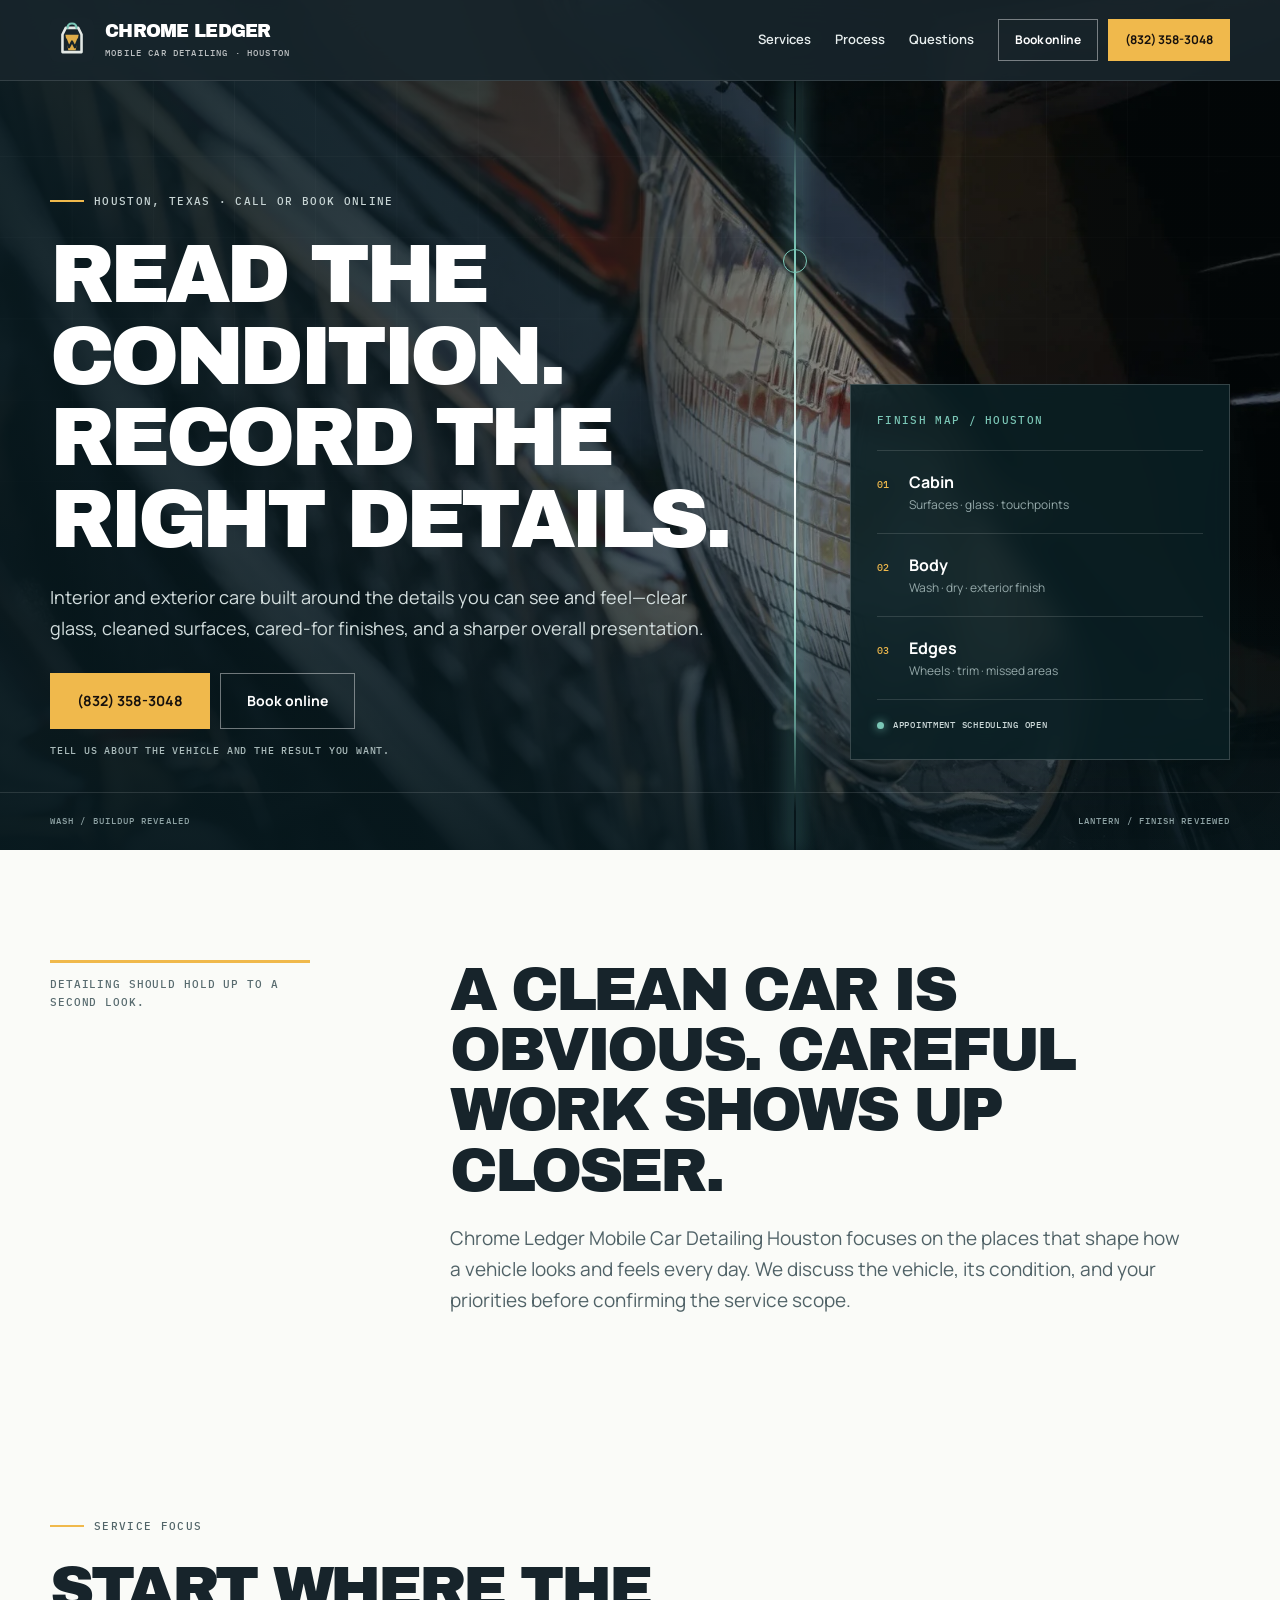
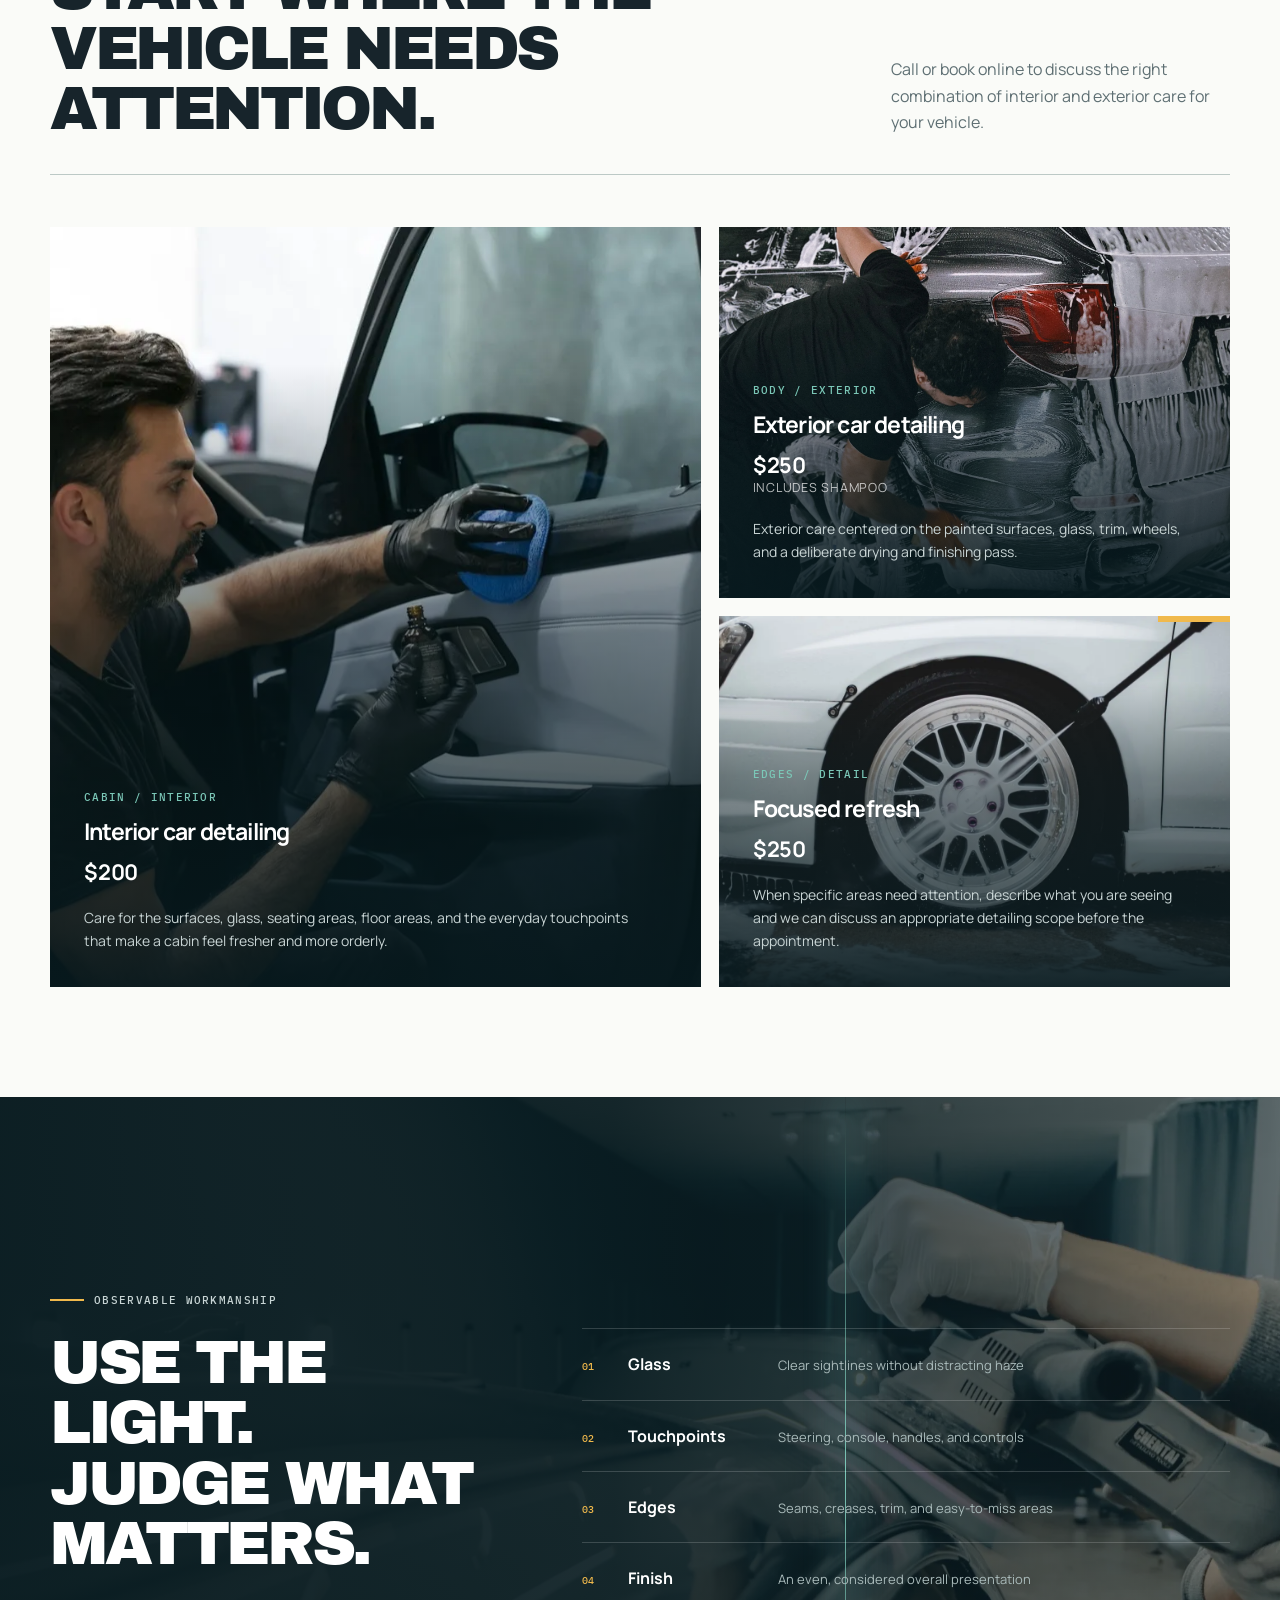
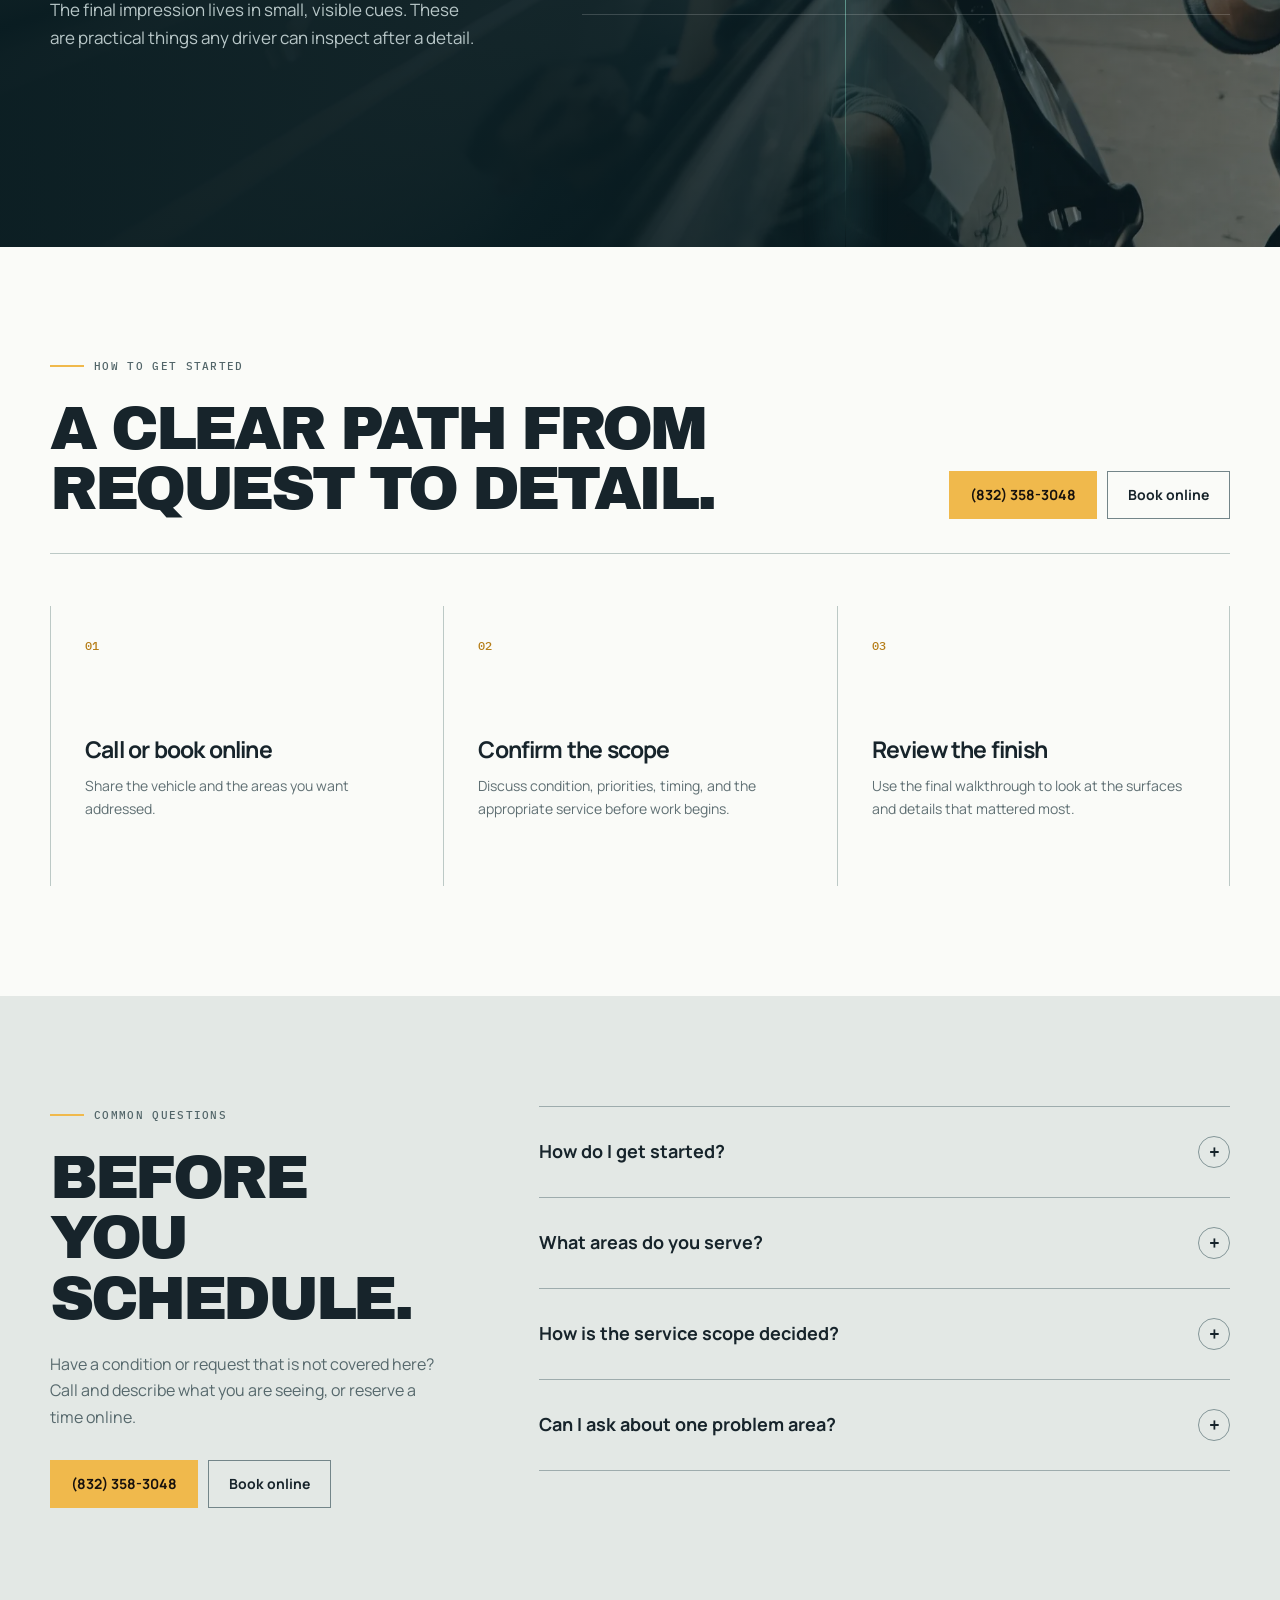
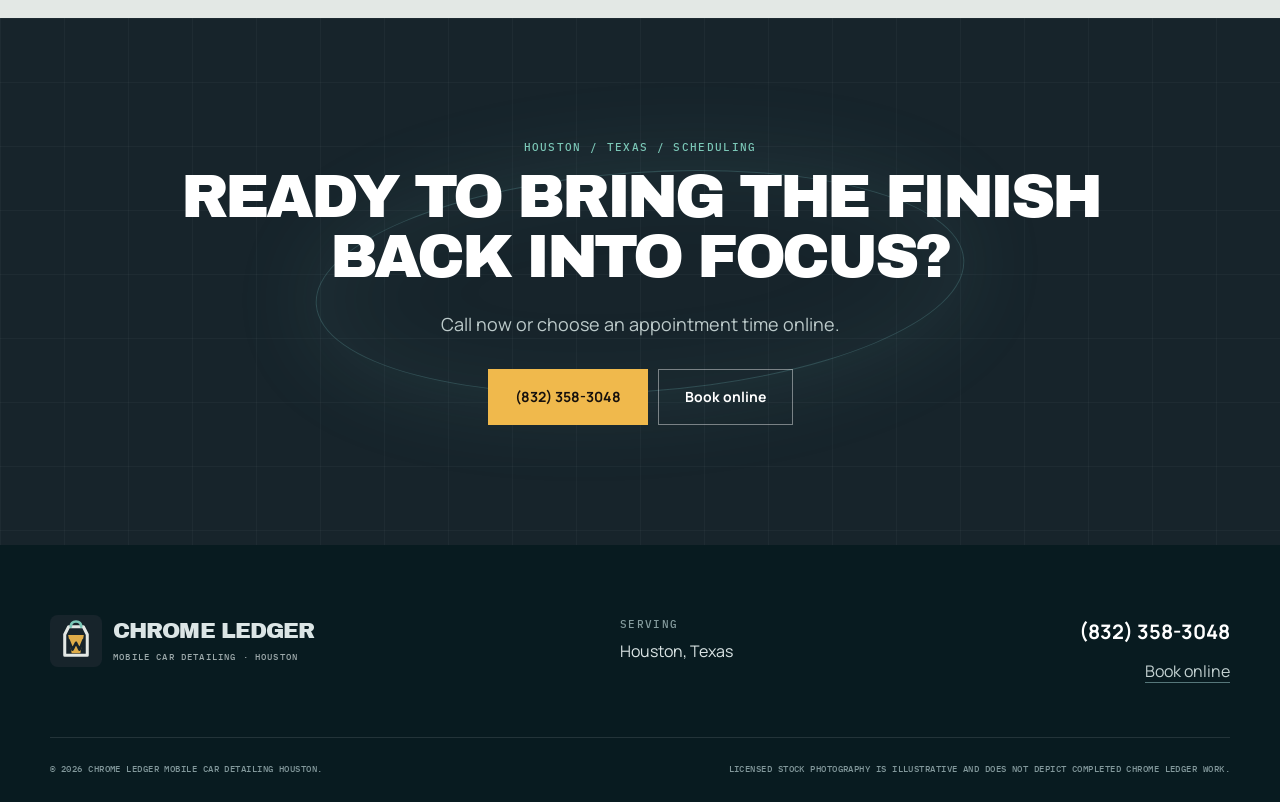
==== index.html @ a7f32ff3 "feat: add service pricing to site Interior $200, exterior $250 with shampoo, complete $250. Adds pri" ====
<!doctype html>
<html lang="en">
  <head>
    <meta charset="utf-8" />
    <meta name="viewport" content="width=device-width, initial-scale=1" />
    <title>Chrome Ledger Mobile Car Detailing Houston | Call or Book Online</title>
    <meta
      name="description"
      content="Chrome Ledger Mobile Car Detailing Houston provides careful interior and exterior car detailing in Houston, Texas. Call (832) 358-3048 or book online."
    />
    <meta name="theme-color" content="#17242b" />
    <link rel="canonical" href="https://chromeledger.shop/" />
    <link rel="icon" href="/favicon.svg" type="image/svg+xml" />
    <link rel="manifest" href="/site.webmanifest" />
    <meta property="og:type" content="website" />
    <meta property="og:title" content="Chrome Ledger Mobile Car Detailing Houston" />
    <meta
      property="og:description"
      content="Interior and exterior car detailing in Houston, Texas. Call or book online."
    />
    <meta property="og:url" content="https://chromeledger.shop/" />
    <meta
      property="og:image"
      content="https://chromeledger.shop/assets/photos/hero-chrome-detail.webp"
    />
    <link rel="stylesheet" href="/styles.css" />
    <script type="application/ld+json">
      {
        "@context": "https://schema.org",
        "@type": "AutomotiveBusiness",
        "name": "Chrome Ledger Mobile Car Detailing Houston",
        "url": "https://chromeledger.shop/",
        "image": "https://chromeledger.shop/assets/photos/hero-chrome-detail.webp",
        "description": "Careful interior and exterior car detailing in Houston, Texas.",
        "areaServed": {
          "@type": "City",
          "name": "Houston",
          "containedInPlace": {
            "@type": "State",
            "name": "Texas"
          }
        },
        "makesOffer": {
          "@type": "Offer",
          "itemOffered": {
            "@type": "Service",
            "name": "Mobile Car Detailing · Houston"
          }
        },
        "priceRange": "$200-$250"
      }
    </script>
  </head>
  <body>
    <a class="skip-link" href="#main">Skip to content</a>

    <header class="site-header" data-header>
      <div class="header-inner">
        <a class="brand" href="#top" aria-label="Chrome Ledger home">
          <img src="/assets/logo.svg" alt="" width="44" height="44" />
          <span class="brand-name">Chrome Ledger</span>
          <span class="brand-place">Mobile Car Detailing · Houston</span>
        </a>

        <button
          class="menu-toggle"
          type="button"
          aria-expanded="false"
          aria-controls="site-nav"
        >
          <span class="menu-toggle-label">Menu</span>
          <span class="menu-toggle-lines" aria-hidden="true"></span>
        </button>

        <nav class="site-nav" id="site-nav" aria-label="Primary navigation">
          <a href="#services">Services</a>
          <a href="#process">Process</a>
          <a href="#questions">Questions</a>
          <div class="nav-actions">
            <a
              class="button button-secondary button-small"
              href="https://cal.com/sumitdatta/auto-detail-service"
              target="_blank"
              rel="noopener"
            >Book online</a>
            <a class="button button-call button-small" href="tel:+18323583048">
              (832) 358-3048
            </a>
          </div>
        </nav>
      </div>
    </header>

    <main id="main">
      <section class="hero" id="top" aria-labelledby="hero-title">
        <div class="hero-image" aria-hidden="true"></div>
        <div class="hero-scan" aria-hidden="true">
          <span class="scan-line"></span>
        </div>
        <div class="hero-grid container">
          <div class="hero-copy">
            <p class="eyebrow"><span></span> Houston, Texas · Call or book online</p>
            <h1 id="hero-title">Read the condition. Record the right details.</h1>
            <p class="hero-lede">
              Interior and exterior care built around the details you can see and feel—clear
              glass, cleaned surfaces, cared-for finishes, and a sharper overall presentation.
            </p>
            <div class="cta-row">
              <a class="button button-call button-large" href="tel:+18323583048">
                (832) 358-3048
              </a>
              <a
                class="button button-ghost button-large"
                href="https://cal.com/sumitdatta/auto-detail-service"
                target="_blank"
                rel="noopener"
              >Book online</a>
            </div>
            <p class="cta-note">Tell us about the vehicle and the result you want.</p>
          </div>

          <aside class="finish-card" aria-label="Detail focus">
            <p class="mono-label">Finish map / Houston</p>
            <div class="finish-row">
              <span>01</span>
              <strong>Cabin</strong>
              <em>Surfaces · glass · touchpoints</em>
            </div>
            <div class="finish-row">
              <span>02</span>
              <strong>Body</strong>
              <em>Wash · dry · exterior finish</em>
            </div>
            <div class="finish-row">
              <span>03</span>
              <strong>Edges</strong>
              <em>Wheels · trim · missed areas</em>
            </div>
            <div class="finish-status">
              <span class="status-dot"></span>
              Appointment scheduling open
            </div>
          </aside>
        </div>
        <div class="hero-bottom" aria-hidden="true">
          <span>Wash / buildup revealed</span>
          <span>Lantern / finish reviewed</span>
        </div>
      </section>

      <section class="intro section-light" aria-labelledby="intro-title">
        <div class="container intro-grid">
          <p class="section-index">Detailing should hold up to a second look.</p>
          <div>
            <h2 id="intro-title">A clean car is obvious. Careful work shows up closer.</h2>
            <p class="section-lede">
              Chrome Ledger Mobile Car Detailing Houston focuses on the places that shape how a vehicle
              looks and feels every day. We discuss the vehicle, its condition, and your priorities
              before confirming the service scope.
            </p>
          </div>
        </div>
      </section>

      <section class="services section-light" id="services" aria-labelledby="services-title">
        <div class="container">
          <div class="section-heading">
            <div>
              <p class="eyebrow eyebrow-dark"><span></span> Service focus</p>
              <h2 id="services-title">Start where the vehicle needs attention.</h2>
            </div>
            <p>
              Call or book online to discuss the right combination of interior and exterior care
              for your vehicle.
            </p>
          </div>

          <div class="service-grid">
            <article class="service-card service-card-wide">
              <img
                src="/assets/photos/interior-care.webp"
                alt="Careful cleaning inside a vehicle"
                width="1600"
                height="900"
                loading="lazy"
              />
              <div class="service-copy">
                <p class="mono-label">Cabin / Interior</p>
                <h3>Interior car detailing</h3>
                <p class="service-price">$200</p>
                <p>
                  Care for the surfaces, glass, seating areas, floor areas, and the everyday
                  touchpoints that make a cabin feel fresher and more orderly.
                </p>
              </div>
            </article>

            <article class="service-card">
              <img
                src="/assets/photos/hand-wash.webp"
                alt="A hand washing the exterior of a vehicle"
                width="1800"
                height="2250"
                loading="lazy"
              />
              <div class="service-copy">
                <p class="mono-label">Body / Exterior</p>
                <h3>Exterior car detailing</h3>
                <p class="service-price">$250<span>Includes shampoo</span></p>
                <p>
                  Exterior care centered on the painted surfaces, glass, trim, wheels, and a
                  deliberate drying and finishing pass.
                </p>
              </div>
            </article>

            <article class="service-card service-card-accent">
              <img
                src="/assets/photos/wheel-rinse.webp"
                alt="Water rinsing a vehicle wheel"
                width="1600"
                height="900"
                loading="lazy"
              />
              <div class="service-copy">
                <p class="mono-label">Edges / Detail</p>
                <h3>Focused refresh</h3>
                <p class="service-price">$250</p>
                <p>
                  When specific areas need attention, describe what you are seeing and we can
                  discuss an appropriate detailing scope before the appointment.
                </p>
              </div>
            </article>
          </div>
        </div>
      </section>

      <section class="inspection" aria-labelledby="inspection-title">
        <div class="inspection-photo" aria-hidden="true"></div>
        <div class="container inspection-grid">
          <div class="inspection-copy">
            <p class="eyebrow"><span></span> Observable workmanship</p>
            <h2 id="inspection-title">Use the light. Judge what matters.</h2>
            <p>
              The final impression lives in small, visible cues. These are practical things any
              driver can inspect after a detail.
            </p>
          </div>
          <ul class="inspection-list">
            <li><span>01</span><strong>Glass</strong><em>Clear sightlines without distracting haze</em></li>
            <li><span>02</span><strong>Touchpoints</strong><em>Steering, console, handles, and controls</em></li>
            <li><span>03</span><strong>Edges</strong><em>Seams, creases, trim, and easy-to-miss areas</em></li>
            <li><span>04</span><strong>Finish</strong><em>An even, considered overall presentation</em></li>
          </ul>
        </div>
      </section>

      <section class="process section-light" id="process" aria-labelledby="process-title">
        <div class="container">
          <div class="section-heading process-heading">
            <div>
              <p class="eyebrow eyebrow-dark"><span></span> How to get started</p>
              <h2 id="process-title">A clear path from request to detail.</h2>
            </div>
            <div class="cta-row cta-row-dark">
              <a class="button button-call" href="tel:+18323583048">(832) 358-3048</a>
              <a
                class="button button-outline"
                href="https://cal.com/sumitdatta/auto-detail-service"
                target="_blank"
                rel="noopener"
              >Book online</a>
            </div>
          </div>

          <ol class="process-list">
            <li>
              <span class="process-number">01</span>
              <div>
                <h3>Call or book online</h3>
                <p>Share the vehicle and the areas you want addressed.</p>
              </div>
            </li>
            <li>
              <span class="process-number">02</span>
              <div>
                <h3>Confirm the scope</h3>
                <p>Discuss condition, priorities, timing, and the appropriate service before work begins.</p>
              </div>
            </li>
            <li>
              <span class="process-number">03</span>
              <div>
                <h3>Review the finish</h3>
                <p>Use the final walkthrough to look at the surfaces and details that mattered most.</p>
              </div>
            </li>
          </ol>
        </div>
      </section>

      <section class="questions section-steel" id="questions" aria-labelledby="questions-title">
        <div class="container questions-grid">
          <div class="questions-intro">
            <p class="eyebrow eyebrow-dark"><span></span> Common questions</p>
            <h2 id="questions-title">Before you schedule.</h2>
            <p>
              Have a condition or request that is not covered here? Call and describe what you are
              seeing, or reserve a time online.
            </p>
            <div class="cta-row cta-row-dark">
              <a class="button button-call" href="tel:+18323583048">(832) 358-3048</a>
              <a
                class="button button-outline"
                href="https://cal.com/sumitdatta/auto-detail-service"
                target="_blank"
                rel="noopener"
              >Book online</a>
            </div>
          </div>

          <div class="faq-list">
            <details>
              <summary>How do I get started?<span aria-hidden="true">+</span></summary>
              <p>
                Call (832) 358-3048 or book online. Share your vehicle, its condition, and what you
                want the detail to improve.
              </p>
            </details>
            <details>
              <summary>What areas do you serve?<span aria-hidden="true">+</span></summary>
              <p>
                We schedule car detailing for drivers in Houston, Texas. Call or book online to
                confirm availability for your location.
              </p>
            </details>
            <details>
              <summary>How is the service scope decided?<span aria-hidden="true">+</span></summary>
              <p>
                Vehicle size, current condition, and your priorities all matter. We discuss those
                details before confirming what the appointment should include.
              </p>
            </details>
            <details>
              <summary>Can I ask about one problem area?<span aria-hidden="true">+</span></summary>
              <p>
                Yes. Describe the area when you call or add the context while booking online so it
                can be discussed before the appointment.
              </p>
            </details>
          </div>
        </div>
      </section>

      <section class="final-cta" id="contact" aria-labelledby="final-title">
        <div class="final-cta-glow" aria-hidden="true"></div>
        <div class="container final-cta-inner">
          <p class="mono-label">Houston / Texas / Scheduling</p>
          <h2 id="final-title">Ready to bring the finish back into focus?</h2>
          <p>Call now or choose an appointment time online.</p>
          <div class="cta-row cta-row-center">
            <a class="button button-call button-large" href="tel:+18323583048">
              (832) 358-3048
            </a>
            <a
              class="button button-ghost button-large"
              href="https://cal.com/sumitdatta/auto-detail-service"
              target="_blank"
              rel="noopener"
            >Book online</a>
          </div>
        </div>
      </section>
    </main>

    <footer class="site-footer">
      <div class="container footer-grid">
        <a class="brand footer-brand" href="#top" aria-label="Chrome Ledger home">
          <img src="/assets/logo.svg" alt="" width="52" height="52" />
          <span class="brand-name">Chrome Ledger</span>
          <span class="brand-place">Mobile Car Detailing · Houston</span>
        </a>
        <div class="footer-location">
          <p class="mono-label">Serving</p>
          <p>Houston, Texas</p>
        </div>
        <div class="footer-actions">
          <a class="footer-call" href="tel:+18323583048">(832) 358-3048</a>
          <a
            href="https://cal.com/sumitdatta/auto-detail-service"
            target="_blank"
            rel="noopener"
          >Book online</a>
        </div>
      </div>
      <div class="container footer-bottom">
        <p>© <span data-year>2026</span> Chrome Ledger Mobile Car Detailing Houston.</p>
        <p>Licensed stock photography is illustrative and does not depict completed Chrome Ledger work.</p>
      </div>
    </footer>

    <div class="mobile-sticky" aria-label="Contact options">
      <a class="mobile-call" href="tel:+18323583048">(832) 358-3048</a>
      <a
        class="mobile-book"
        href="https://cal.com/sumitdatta/auto-detail-service"
        target="_blank"
        rel="noopener"
      >Book online</a>
    </div>

    <script src="/script.js" defer></script>
  </body>
</html>
---- styles.css ----
@font-face {
  font-family: "Archivo Black";
  src: url("/assets/fonts/archivo-black.ttf") format("truetype");
  font-style: normal;
  font-weight: 400;
  font-display: swap;
}

/* Chrome Ledger identity layer */
:root {
  --ink: #17242b;
  --deep: #17242b;
  --deep-soft: #203943;
  --steel: #e3e8e5;
  --aluminum: #fafbf8;
  --muted: #607078;
  --line: #bcc9c6;
  --signal: #f0b94c;
  --signal-deep: #b67e19;
  --aqua: #7bc7b7;
}

a[aria-disabled="true"] {
  pointer-events: none;
  cursor: not-allowed;
  opacity: 0.68;
}

@font-face {
  font-family: "Manrope";
  src: url("/assets/fonts/manrope-400.ttf") format("truetype");
  font-style: normal;
  font-weight: 400;
  font-display: swap;
}

@font-face {
  font-family: "Manrope";
  src: url("/assets/fonts/manrope-600.ttf") format("truetype");
  font-style: normal;
  font-weight: 600;
  font-display: swap;
}

@font-face {
  font-family: "Manrope";
  src: url("/assets/fonts/manrope-700.ttf") format("truetype");
  font-style: normal;
  font-weight: 700;
  font-display: swap;
}

@font-face {
  font-family: "IBM Plex Mono";
  src: url("/assets/fonts/ibm-plex-mono-500.ttf") format("truetype");
  font-style: normal;
  font-weight: 500;
  font-display: swap;
}

:root {
  --ink: #17242b;
  --deep: #17242b;
  --deep-soft: #203943;
  --steel: #e3e8e5;
  --aluminum: #fafbf8;
  --white: #ffffff;
  --muted: #607078;
  --line: #bcc9c6;
  --signal: #f0b94c;
  --signal-deep: #b67e19;
  --aqua: #7bc7b7;
  --display: "Archivo Black", "Arial Black", sans-serif;
  --body: "Manrope", Arial, sans-serif;
  --mono: "IBM Plex Mono", monospace;
  --container: min(1180px, calc(100% - 48px));
  --shadow: 0 18px 60px rgb(9 28 32 / 16%);
}

* {
  box-sizing: border-box;
}

html {
  scroll-behavior: smooth;
  scroll-padding-top: 92px;
}

body {
  margin: 0;
  color: var(--ink);
  background: var(--aluminum);
  font-family: var(--body);
  font-size: 16px;
  line-height: 1.65;
  -webkit-font-smoothing: antialiased;
}

body.menu-open {
  overflow: hidden;
}

img {
  display: block;
  max-width: 100%;
}

a {
  color: inherit;
}

button,
a {
  -webkit-tap-highlight-color: transparent;
}

:focus-visible {
  outline: 3px solid var(--aqua);
  outline-offset: 4px;
}

.skip-link {
  position: fixed;
  z-index: 1000;
  top: 10px;
  left: 10px;
  padding: 10px 14px;
  color: var(--deep);
  background: var(--white);
  transform: translateY(-150%);
  transition: transform 160ms ease;
}

.skip-link:focus {
  transform: translateY(0);
}

.container {
  width: var(--container);
  margin-inline: auto;
}

.site-header {
  position: fixed;
  z-index: 100;
  top: 0;
  right: 0;
  left: 0;
  color: var(--white);
  background: rgb(23 36 43 / 92%);
  border-bottom: 1px solid rgb(255 255 255 / 13%);
  backdrop-filter: blur(16px) saturate(130%);
}

.header-inner {
  display: flex;
  width: var(--container);
  min-height: 80px;
  margin-inline: auto;
  align-items: center;
  justify-content: space-between;
  gap: 24px;
}

.brand {
  display: grid;
  min-width: 245px;
  color: inherit;
  text-decoration: none;
  grid-template-columns: 44px 1fr;
  grid-template-rows: auto auto;
  column-gap: 11px;
  align-items: center;
}

.brand img {
  grid-row: 1 / 3;
}

.brand-name {
  font-family: var(--display);
  font-size: 18px;
  line-height: 1;
  letter-spacing: -0.04em;
  text-transform: uppercase;
}

.brand-place {
  font-family: var(--mono);
  font-size: 9px;
  line-height: 1.3;
  letter-spacing: 0.13em;
  opacity: 0.7;
  text-transform: uppercase;
}

.site-nav {
  display: flex;
  align-items: center;
  gap: 24px;
}

.site-nav > a {
  color: #e7eeee;
  font-size: 13px;
  font-weight: 600;
  text-decoration: none;
}

.site-nav > a:hover {
  color: var(--aqua);
}

.nav-actions,
.cta-row {
  display: flex;
  align-items: center;
  gap: 10px;
}

.button {
  display: inline-flex;
  min-height: 48px;
  padding: 0 20px;
  border: 1px solid transparent;
  align-items: center;
  justify-content: center;
  font-family: var(--body);
  font-size: 14px;
  font-weight: 700;
  line-height: 1.2;
  text-align: center;
  text-decoration: none;
  transition: transform 160ms ease, color 160ms ease, background-color 160ms ease,
    border-color 160ms ease;
}

.button:hover {
  transform: translateY(-2px);
}

.button-small {
  min-height: 42px;
  padding-inline: 16px;
  font-size: 12px;
}

.button-large {
  min-height: 56px;
  padding-inline: 26px;
}

.button-call {
  color: #17110d;
  background: var(--signal);
  border-color: var(--signal);
}

.button-call:hover {
  color: #100c09;
  background: #ff7a41;
  border-color: #ff7a41;
}

.button-secondary,
.button-ghost {
  color: var(--white);
  background: transparent;
  border-color: rgb(255 255 255 / 42%);
}

.button-secondary:hover,
.button-ghost:hover {
  color: var(--deep);
  background: var(--white);
  border-color: var(--white);
}

.button-outline {
  color: var(--deep);
  background: transparent;
  border-color: #738589;
}

.button-outline:hover {
  color: var(--white);
  background: var(--deep);
  border-color: var(--deep);
}

.menu-toggle {
  display: none;
}

.hero {
  position: relative;
  min-height: 810px;
  padding-top: 80px;
  overflow: hidden;
  color: var(--white);
  background: var(--deep);
}

.hero-image {
  position: absolute;
  inset: 0;
  background-image: linear-gradient(90deg, rgb(7 24 29 / 92%) 0%, rgb(7 24 29 / 71%) 48%, rgb(7 24 29 / 22%) 78%),
    linear-gradient(0deg, rgb(7 24 29 / 78%) 0%, transparent 36%),
    url("/assets/photos/hero-chrome-detail.webp");
  background-position: center;
  background-size: cover;
  transform: scale(1.015);
}

.hero-image::after {
  position: absolute;
  inset: 0;
  background-image: linear-gradient(rgb(255 255 255 / 3%) 1px, transparent 1px),
    linear-gradient(90deg, rgb(255 255 255 / 3%) 1px, transparent 1px);
  background-size: 80px 80px;
  content: "";
  mask-image: linear-gradient(to bottom, black, transparent 78%);
}

.hero-scan {
  position: absolute;
  inset: 80px 0 0;
  overflow: hidden;
  pointer-events: none;
}

.scan-line {
  position: absolute;
  top: 0;
  bottom: 0;
  left: 62%;
  width: 2px;
  background: linear-gradient(transparent 5%, var(--aqua) 22%, #fff 52%, var(--aqua) 78%, transparent 95%);
  box-shadow: 0 0 22px 5px rgb(124 200 198 / 35%);
  animation: scan 8s cubic-bezier(0.65, 0, 0.35, 1) infinite alternate;
}

.scan-line::before {
  position: absolute;
  top: 22%;
  left: -11px;
  width: 22px;
  height: 22px;
  border: 1px solid var(--aqua);
  border-radius: 50%;
  content: "";
}

@keyframes scan {
  0% {
    transform: translateX(-90px);
    opacity: 0.45;
  }
  100% {
    transform: translateX(110px);
    opacity: 1;
  }
}

.hero-grid {
  position: relative;
  z-index: 2;
  display: grid;
  min-height: 650px;
  padding-block: 112px 90px;
  grid-template-columns: minmax(0, 1fr) 380px;
  align-items: end;
  gap: 80px;
}

.eyebrow,
.mono-label {
  font-family: var(--mono);
  font-size: 11px;
  font-style: normal;
  font-weight: 500;
  letter-spacing: 0.12em;
  text-transform: uppercase;
}

.eyebrow {
  display: flex;
  margin: 0 0 24px;
  color: #c8d5d5;
  align-items: center;
  gap: 10px;
}

.eyebrow span {
  width: 34px;
  height: 2px;
  background: var(--signal);
}

.eyebrow-dark {
  color: #526569;
}

h1,
h2,
h3,
p {
  margin-top: 0;
}

h1,
h2 {
  margin-bottom: 22px;
  font-family: var(--display);
  font-weight: 400;
  line-height: 0.98;
  letter-spacing: -0.055em;
  text-transform: uppercase;
}

h1 {
  max-width: 760px;
  font-size: clamp(54px, 6.5vw, 92px);
}

h2 {
  font-size: clamp(42px, 4.8vw, 68px);
}

h3 {
  margin-bottom: 12px;
  font-size: 23px;
  line-height: 1.15;
  letter-spacing: -0.035em;
}

.hero-lede {
  max-width: 660px;
  margin-bottom: 30px;
  color: #d2dddd;
  font-size: 18px;
  line-height: 1.7;
}

.cta-note {
  margin: 14px 0 0;
  color: #a9baba;
  font-family: var(--mono);
  font-size: 10px;
  letter-spacing: 0.08em;
  text-transform: uppercase;
}

.finish-card {
  padding: 26px;
  background: rgb(10 31 36 / 88%);
  border: 1px solid rgb(255 255 255 / 18%);
  box-shadow: var(--shadow);
  backdrop-filter: blur(13px);
}

.finish-card .mono-label {
  margin-bottom: 20px;
  color: var(--aqua);
}

.finish-row {
  display: grid;
  padding: 18px 0;
  border-top: 1px solid rgb(255 255 255 / 13%);
  grid-template-columns: 32px 1fr;
  align-items: baseline;
}

.finish-row span {
  color: var(--signal);
  font-family: var(--mono);
  font-size: 10px;
}

.finish-row strong {
  font-size: 16px;
}

.finish-row em {
  grid-column: 2;
  color: #95a9aa;
  font-size: 12px;
  font-style: normal;
}

.finish-status {
  display: flex;
  padding-top: 18px;
  border-top: 1px solid rgb(255 255 255 / 13%);
  color: #cbd8d8;
  align-items: center;
  gap: 9px;
  font-family: var(--mono);
  font-size: 9px;
  letter-spacing: 0.08em;
  text-transform: uppercase;
}

.status-dot {
  width: 7px;
  height: 7px;
  border-radius: 50%;
  background: var(--aqua);
  box-shadow: 0 0 10px var(--aqua);
}

.hero-bottom {
  position: absolute;
  z-index: 2;
  right: 0;
  bottom: 0;
  left: 0;
  display: flex;
  min-height: 58px;
  padding-inline: max(24px, calc((100% - 1180px) / 2));
  border-top: 1px solid rgb(255 255 255 / 12%);
  align-items: center;
  justify-content: space-between;
  color: #8ea2a4;
  font-family: var(--mono);
  font-size: 9px;
  letter-spacing: 0.12em;
  text-transform: uppercase;
}

.section-light {
  background: var(--aluminum);
}

.intro {
  padding: 110px 0 90px;
}

.intro-grid {
  display: grid;
  grid-template-columns: 260px minmax(0, 780px);
  justify-content: space-between;
  gap: 70px;
}

.section-index {
  padding-top: 12px;
  border-top: 3px solid var(--signal);
  color: #586b6f;
  font-family: var(--mono);
  font-size: 11px;
  letter-spacing: 0.08em;
  text-transform: uppercase;
}

.section-lede {
  max-width: 740px;
  margin-bottom: 0;
  color: #506267;
  font-size: 19px;
}

.services,
.process,
.questions {
  padding: 110px 0;
}

.section-heading {
  display: grid;
  margin-bottom: 52px;
  padding-bottom: 34px;
  border-bottom: 1px solid var(--line);
  grid-template-columns: minmax(0, 1.5fr) minmax(260px, 0.65fr);
  align-items: end;
  gap: 60px;
}

.section-heading h2 {
  max-width: 800px;
  margin-bottom: 0;
}

.section-heading > p {
  margin-bottom: 4px;
  color: #5e6f73;
}

.service-grid {
  display: grid;
  grid-template-columns: 1.12fr 0.88fr;
  gap: 18px;
}

.service-card {
  position: relative;
  min-height: 540px;
  overflow: hidden;
  color: var(--white);
  background: var(--deep);
}

.service-card-wide {
  grid-row: span 2;
  min-height: 760px;
}

.service-card img {
  position: absolute;
  width: 100%;
  height: 100%;
  object-fit: cover;
  transition: transform 700ms cubic-bezier(0.2, 0.75, 0.25, 1);
}

.service-card-wide img {
  object-position: 56% center;
}

.service-card:not(.service-card-wide) {
  min-height: 371px;
}

.service-card:not(.service-card-wide) img {
  object-position: center 44%;
}

.service-card::after {
  position: absolute;
  inset: 0;
  background: linear-gradient(0deg, rgb(7 25 30 / 94%) 0%, rgb(7 25 30 / 42%) 57%, transparent 82%);
  content: "";
}

.service-card:hover img {
  transform: scale(1.035);
}

.service-card-accent::before {
  position: absolute;
  z-index: 2;
  top: 0;
  right: 0;
  width: 72px;
  height: 6px;
  background: var(--signal);
  content: "";
}

.service-copy {
  position: absolute;
  z-index: 3;
  right: 0;
  bottom: 0;
  left: 0;
  padding: 34px;
}

.service-copy .mono-label {
  margin-bottom: 12px;
  color: var(--aqua);
}

.service-copy p:last-child {
  max-width: 560px;
  margin-bottom: 0;
  color: #c8d4d4;
  font-size: 14px;
}

.inspection {
  position: relative;
  min-height: 750px;
  overflow: hidden;
  color: var(--white);
  background: var(--deep);
}

.inspection-photo {
  position: absolute;
  inset: 0;
  background-image: linear-gradient(90deg, rgb(8 27 32 / 97%) 0%, rgb(8 27 32 / 91%) 48%, rgb(8 27 32 / 44%) 100%),
    url("/assets/photos/panel-reflection.webp");
  background-position: center;
  background-size: cover;
}

.inspection-photo::after {
  position: absolute;
  top: 0;
  bottom: 0;
  left: 66%;
  width: 1px;
  background: linear-gradient(transparent, var(--aqua), transparent);
  box-shadow: 0 0 35px 8px rgb(124 200 198 / 20%);
  content: "";
}

.inspection-grid {
  position: relative;
  display: grid;
  min-height: 750px;
  padding-block: 110px;
  grid-template-columns: 0.8fr 1.2fr;
  align-items: center;
  gap: 100px;
}

.inspection-copy h2 {
  max-width: 540px;
}

.inspection-copy > p:last-child {
  max-width: 520px;
  margin-bottom: 0;
  color: #b8c7c8;
  font-size: 17px;
}

.inspection-list {
  margin: 0;
  padding: 0;
  list-style: none;
}

.inspection-list li {
  display: grid;
  padding: 22px 0;
  border-top: 1px solid rgb(255 255 255 / 17%);
  grid-template-columns: 46px 150px 1fr;
  align-items: baseline;
}

.inspection-list li:last-child {
  border-bottom: 1px solid rgb(255 255 255 / 17%);
}

.inspection-list span {
  color: var(--signal);
  font-family: var(--mono);
  font-size: 10px;
}

.inspection-list strong {
  font-size: 16px;
}

.inspection-list em {
  color: #a9baba;
  font-size: 13px;
  font-style: normal;
}

.process-heading {
  grid-template-columns: minmax(0, 1fr) auto;
}

.cta-row-dark {
  justify-content: flex-end;
}

.process-list {
  display: grid;
  margin: 0;
  padding: 0;
  list-style: none;
  grid-template-columns: repeat(3, 1fr);
}

.process-list li {
  min-height: 280px;
  padding: 30px 34px 32px;
  border-left: 1px solid var(--line);
}

.process-list li:last-child {
  border-right: 1px solid var(--line);
}

.process-number {
  display: block;
  margin-bottom: 80px;
  color: var(--signal-deep);
  font-family: var(--mono);
  font-size: 12px;
}

.process-list p {
  margin-bottom: 0;
  color: #5f6f73;
  font-size: 14px;
}

.section-steel {
  background: var(--steel);
}

.questions-grid {
  display: grid;
  grid-template-columns: 0.72fr 1.28fr;
  gap: 100px;
}

.questions-intro {
  position: sticky;
  top: 130px;
  align-self: start;
}

.questions-intro > p:not(.eyebrow) {
  max-width: 440px;
  color: #56686c;
}

.questions-intro .cta-row {
  margin-top: 30px;
  justify-content: flex-start;
}

.faq-list details {
  border-top: 1px solid #9eacad;
}

.faq-list details:last-child {
  border-bottom: 1px solid #9eacad;
}

.faq-list summary {
  display: flex;
  min-height: 90px;
  padding: 22px 0;
  align-items: center;
  justify-content: space-between;
  gap: 24px;
  cursor: pointer;
  font-size: 18px;
  font-weight: 700;
  list-style: none;
}

.faq-list summary::-webkit-details-marker {
  display: none;
}

.faq-list summary span {
  display: grid;
  width: 32px;
  height: 32px;
  flex: 0 0 32px;
  border: 1px solid #849698;
  border-radius: 50%;
  place-items: center;
  font-family: var(--mono);
  font-weight: 400;
  transition: transform 180ms ease, color 180ms ease, background 180ms ease;
}

.faq-list details[open] summary span {
  color: var(--white);
  background: var(--deep);
  transform: rotate(45deg);
}

.faq-list details p {
  max-width: 680px;
  padding: 0 56px 26px 0;
  color: #526569;
}

.final-cta {
  position: relative;
  padding: 120px 0;
  overflow: hidden;
  color: var(--white);
  background: var(--deep);
  text-align: center;
}

.final-cta::before {
  position: absolute;
  inset: 0;
  background-image: linear-gradient(rgb(255 255 255 / 3%) 1px, transparent 1px),
    linear-gradient(90deg, rgb(255 255 255 / 3%) 1px, transparent 1px);
  background-size: 64px 64px;
  content: "";
}

.final-cta-glow {
  position: absolute;
  top: 50%;
  left: 50%;
  width: 650px;
  height: 220px;
  border: 1px solid rgb(124 200 198 / 25%);
  border-radius: 50%;
  box-shadow: 0 0 100px rgb(124 200 198 / 12%), inset 0 0 100px rgb(124 200 198 / 7%);
  transform: translate(-50%, -50%) rotate(-4deg);
}

.final-cta-inner {
  position: relative;
}

.final-cta .mono-label {
  color: var(--aqua);
}

.final-cta h2 {
  max-width: 920px;
  margin-inline: auto;
}

.final-cta-inner > p:not(.mono-label) {
  color: #bccaca;
  font-size: 18px;
}

.cta-row-center {
  margin-top: 30px;
  justify-content: center;
}

.site-footer {
  padding: 70px 0 26px;
  color: #dbe5e5;
  background: #081b20;
}

.footer-grid {
  display: grid;
  padding-bottom: 52px;
  grid-template-columns: 1.3fr 0.7fr 0.7fr;
  align-items: start;
  gap: 50px;
}

.footer-brand {
  width: max-content;
  grid-template-columns: 52px 1fr;
}

.footer-brand .brand-name {
  font-size: 22px;
}

.footer-location .mono-label {
  margin-bottom: 5px;
  color: #849b9d;
}

.footer-location p:last-child {
  margin-bottom: 0;
}

.footer-actions {
  display: flex;
  align-items: flex-end;
  flex-direction: column;
  gap: 10px;
}

.footer-actions a {
  color: #c4d2d2;
  text-decoration-color: #56777a;
  text-underline-offset: 5px;
}

.footer-actions .footer-call {
  color: var(--white);
  font-size: 20px;
  font-weight: 700;
  text-decoration: none;
}

.footer-bottom {
  display: flex;
  padding-top: 24px;
  border-top: 1px solid rgb(255 255 255 / 11%);
  justify-content: space-between;
  gap: 30px;
  color: #82989b;
  font-family: var(--mono);
  font-size: 9px;
  letter-spacing: 0.05em;
  text-transform: uppercase;
}

.footer-bottom p {
  margin-bottom: 0;
}

.mobile-sticky {
  display: none;
}

@media (max-width: 1120px) {
  .site-nav {
    gap: 16px;
  }

  .site-nav > a {
    display: none;
  }

  .hero-grid {
    grid-template-columns: minmax(0, 1fr) 330px;
    gap: 36px;
  }

  .inspection-grid {
    gap: 55px;
  }

  .questions-grid {
    gap: 60px;
  }
}

@media (max-width: 820px) {
  :root {
    --container: min(100% - 34px, 680px);
  }

  html {
    scroll-padding-top: 70px;
  }

  .header-inner {
    min-height: 70px;
  }

  .menu-toggle {
    display: flex;
    padding: 8px 0;
    border: 0;
    align-items: center;
    gap: 10px;
    color: var(--white);
    background: transparent;
    font-family: var(--mono);
    font-size: 10px;
    letter-spacing: 0.1em;
    text-transform: uppercase;
  }

  .menu-toggle-lines,
  .menu-toggle-lines::before,
  .menu-toggle-lines::after {
    display: block;
    width: 22px;
    height: 2px;
    background: currentColor;
    content: "";
    transition: transform 180ms ease, opacity 180ms ease;
  }

  .menu-toggle-lines {
    position: relative;
  }

  .menu-toggle-lines::before {
    position: absolute;
    top: -6px;
  }

  .menu-toggle-lines::after {
    position: absolute;
    top: 6px;
  }

  .menu-toggle[aria-expanded="true"] .menu-toggle-lines {
    background: transparent;
  }

  .menu-toggle[aria-expanded="true"] .menu-toggle-lines::before {
    top: 0;
    transform: rotate(45deg);
  }

  .menu-toggle[aria-expanded="true"] .menu-toggle-lines::after {
    top: 0;
    transform: rotate(-45deg);
  }

  .site-nav {
    position: fixed;
    top: 70px;
    right: 0;
    bottom: 0;
    left: 0;
    display: flex;
    padding: 34px max(17px, calc((100vw - 680px) / 2));
    align-items: stretch;
    flex-direction: column;
    gap: 0;
    color: var(--white);
    background: #081c21;
    transform: translateX(100%);
    transition: transform 220ms ease;
  }

  .site-nav.is-open {
    transform: translateX(0);
  }

  .site-nav > a {
    display: block;
    padding: 17px 0;
    border-bottom: 1px solid rgb(255 255 255 / 12%);
    font-size: 21px;
  }

  .nav-actions {
    margin-top: 30px;
    align-items: stretch;
    flex-direction: column-reverse;
  }

  .nav-actions .button {
    min-height: 52px;
  }

  .hero {
    min-height: auto;
    padding-top: 70px;
  }

  .hero-image {
    background-image: linear-gradient(0deg, rgb(7 24 29 / 96%) 0%, rgb(7 24 29 / 66%) 65%, rgb(7 24 29 / 26%) 100%),
      url("/assets/photos/hero-chrome-detail.webp");
    background-position: 62% center;
  }

  .hero-grid {
    min-height: 780px;
    padding-block: 140px 92px;
    grid-template-columns: 1fr;
    align-content: end;
    gap: 40px;
  }

  .finish-card {
    max-width: 500px;
  }

  .hero-bottom {
    display: none;
  }

  .intro-grid,
  .section-heading,
  .inspection-grid,
  .questions-grid {
    grid-template-columns: 1fr;
  }

  .intro-grid {
    gap: 38px;
  }

  .section-heading,
  .inspection-grid,
  .questions-grid {
    gap: 35px;
  }

  .service-grid {
    grid-template-columns: 1fr;
  }

  .service-card-wide,
  .service-card:not(.service-card-wide) {
    min-height: 520px;
    grid-row: auto;
  }

  .inspection-grid {
    min-height: auto;
  }

  .inspection-list li {
    grid-template-columns: 42px 120px 1fr;
  }

  .process-heading {
    align-items: start;
  }

  .process-heading .cta-row {
    justify-content: flex-start;
  }

  .process-list {
    grid-template-columns: 1fr;
  }

  .process-list li,
  .process-list li:last-child {
    min-height: 0;
    padding: 26px 0;
    border-right: 0;
    border-bottom: 1px solid var(--line);
    border-left: 0;
  }

  .process-number {
    margin-bottom: 35px;
  }

  .questions-intro {
    position: static;
  }

  .footer-grid {
    grid-template-columns: 1fr 1fr;
  }

  .footer-brand {
    grid-column: 1 / -1;
  }

  .footer-bottom {
    align-items: flex-start;
    flex-direction: column;
  }
}

@media (max-width: 560px) {
  body {
    padding-bottom: 60px;
  }

  .brand {
    min-width: 0;
    grid-template-columns: 38px 1fr;
  }

  .brand img {
    width: 38px;
    height: 38px;
  }

  .brand-name {
    font-size: 15px;
  }

  .brand-place {
    font-size: 7px;
  }

  .menu-toggle-label {
    display: none;
  }

  .hero-grid {
    min-height: 770px;
    padding-block: 100px 60px;
  }

  h1 {
    font-size: clamp(46px, 14.5vw, 68px);
  }

  h2 {
    font-size: clamp(39px, 11vw, 55px);
  }

  .hero-lede {
    font-size: 16px;
  }

  .hero-copy .cta-row,
  .cta-row-dark,
  .cta-row-center {
    align-items: stretch;
    flex-direction: column;
  }

  .hero-copy .button,
  .cta-row-center .button {
    width: 100%;
  }

  .finish-card {
    padding: 20px;
  }

  .intro,
  .services,
  .process,
  .questions,
  .final-cta {
    padding-block: 78px;
  }

  .section-heading {
    margin-bottom: 32px;
  }

  .service-card-wide,
  .service-card:not(.service-card-wide) {
    min-height: 440px;
  }

  .service-copy {
    padding: 25px;
  }

  .inspection-grid {
    padding-block: 85px;
  }

  .inspection-list li {
    grid-template-columns: 34px 1fr;
  }

  .inspection-list em {
    margin-top: 4px;
    grid-column: 2;
  }

  .questions-intro .cta-row {
    align-items: stretch;
  }

  .footer-grid {
    grid-template-columns: 1fr;
  }

  .footer-brand,
  .footer-location,
  .footer-actions {
    grid-column: 1;
  }

  .footer-actions {
    align-items: flex-start;
  }

  .mobile-sticky {
    position: fixed;
    z-index: 90;
    right: 0;
    bottom: 0;
    left: 0;
    display: grid;
    height: 60px;
    border-top: 1px solid rgb(255 255 255 / 16%);
    grid-template-columns: 1.15fr 0.85fr;
  }

  .mobile-sticky a {
    display: grid;
    place-items: center;
    font-size: 13px;
    font-weight: 700;
    text-decoration: none;
  }

  .mobile-call {
    color: #17110d;
    background: var(--signal);
  }

  .mobile-book {
    color: var(--white);
    background: var(--deep);
  }
}

@media (prefers-reduced-motion: reduce) {
  html {
    scroll-behavior: auto;
  }

  *,
  *::before,
  *::after {
    animation-duration: 0.01ms !important;
    animation-iteration-count: 1 !important;
    scroll-behavior: auto !important;
    transition-duration: 0.01ms !important;
  }
}

.service-price {
  margin-top: 0.9rem;
  font-size: 1.35rem;
  font-weight: 700;
  letter-spacing: -0.01em;
  line-height: 1.2;
}

.service-price span {
  display: block;
  margin-top: 0.2rem;
  font-size: 0.78rem;
  font-weight: 500;
  letter-spacing: 0.06em;
  text-transform: uppercase;
  opacity: 0.72;
}
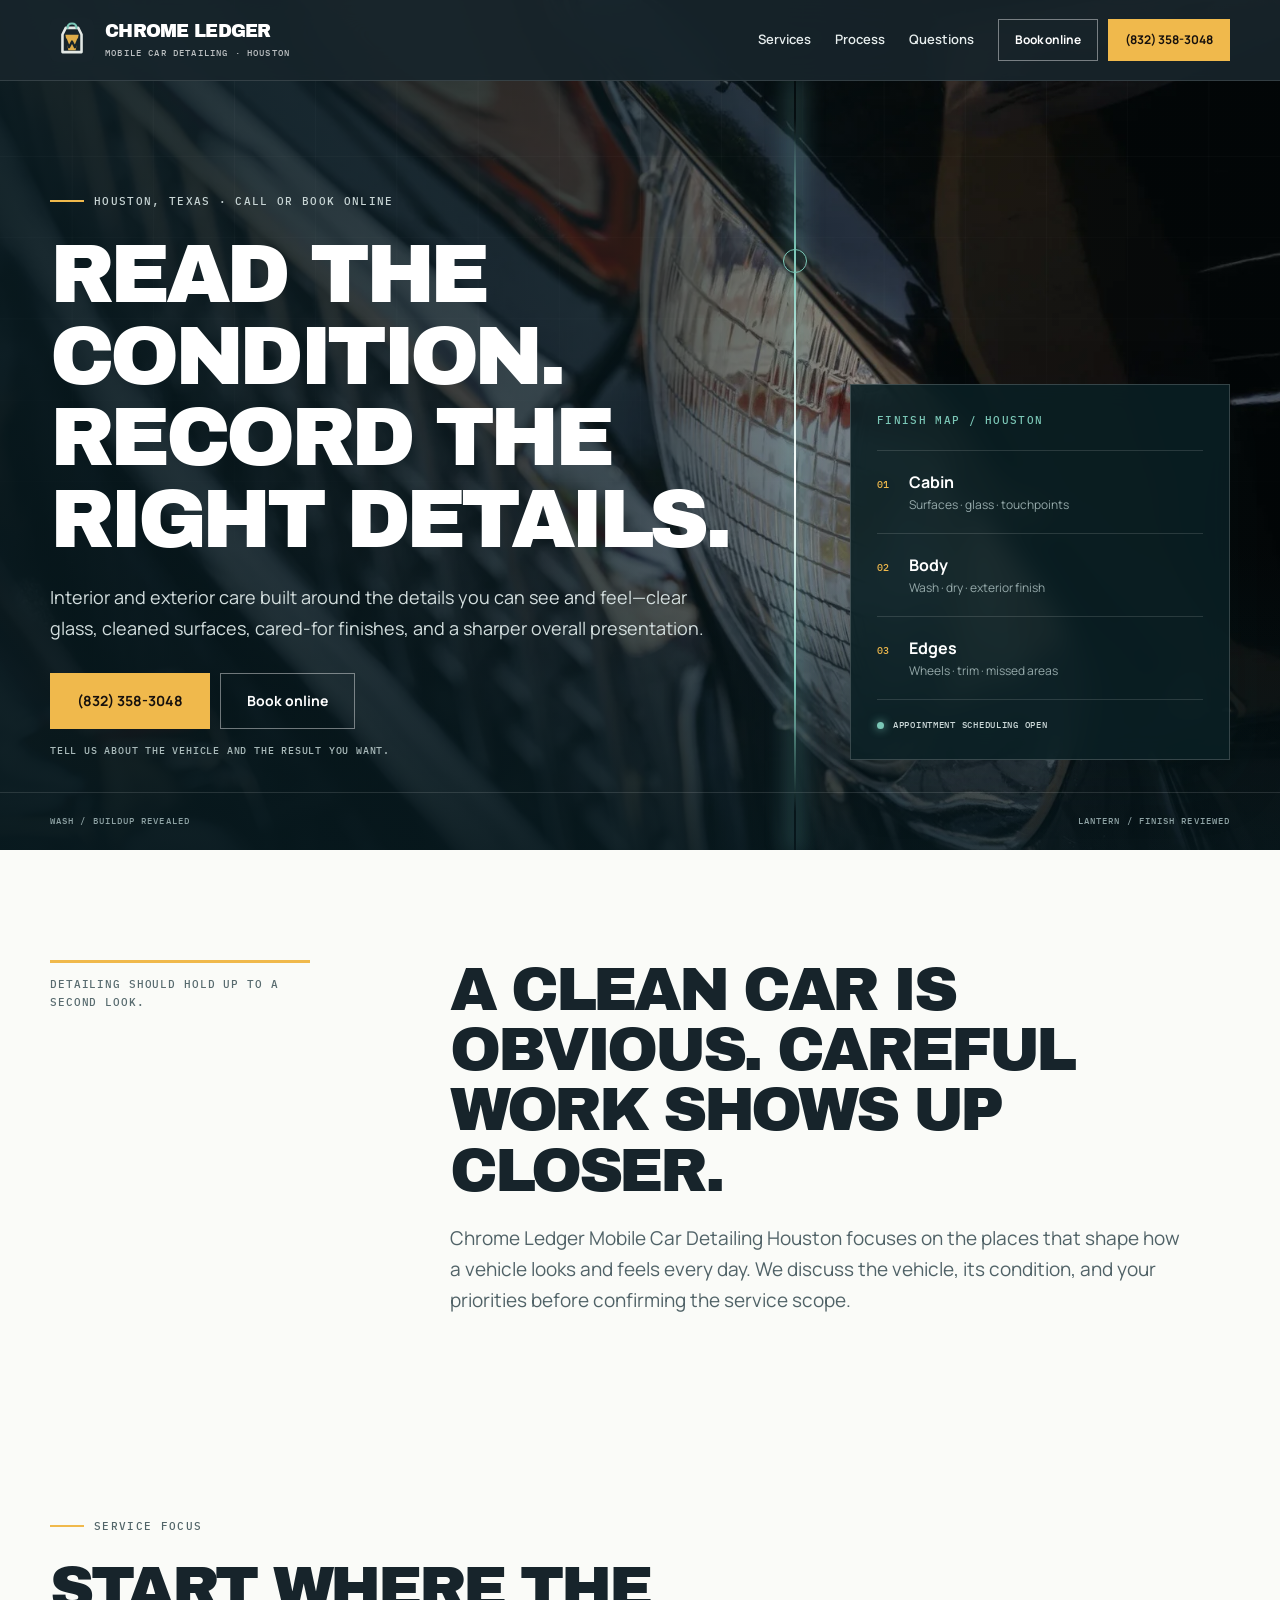
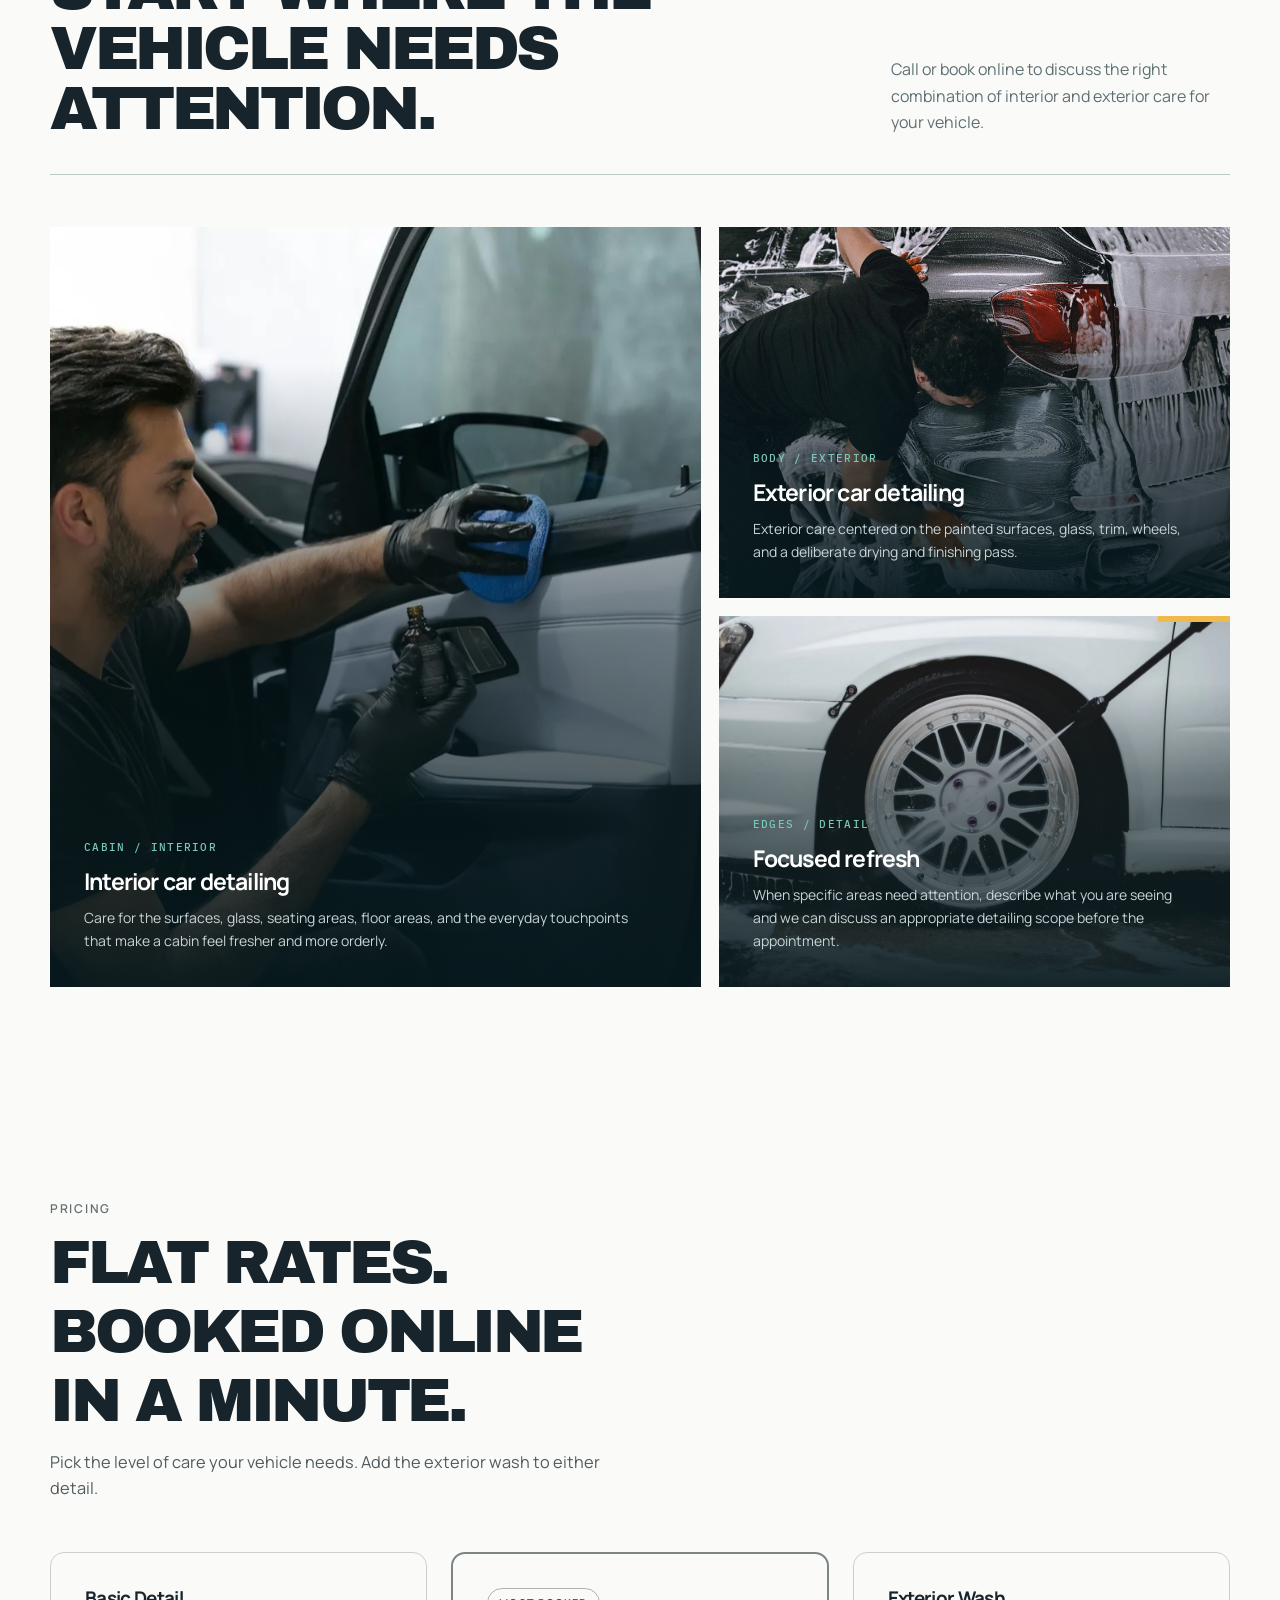
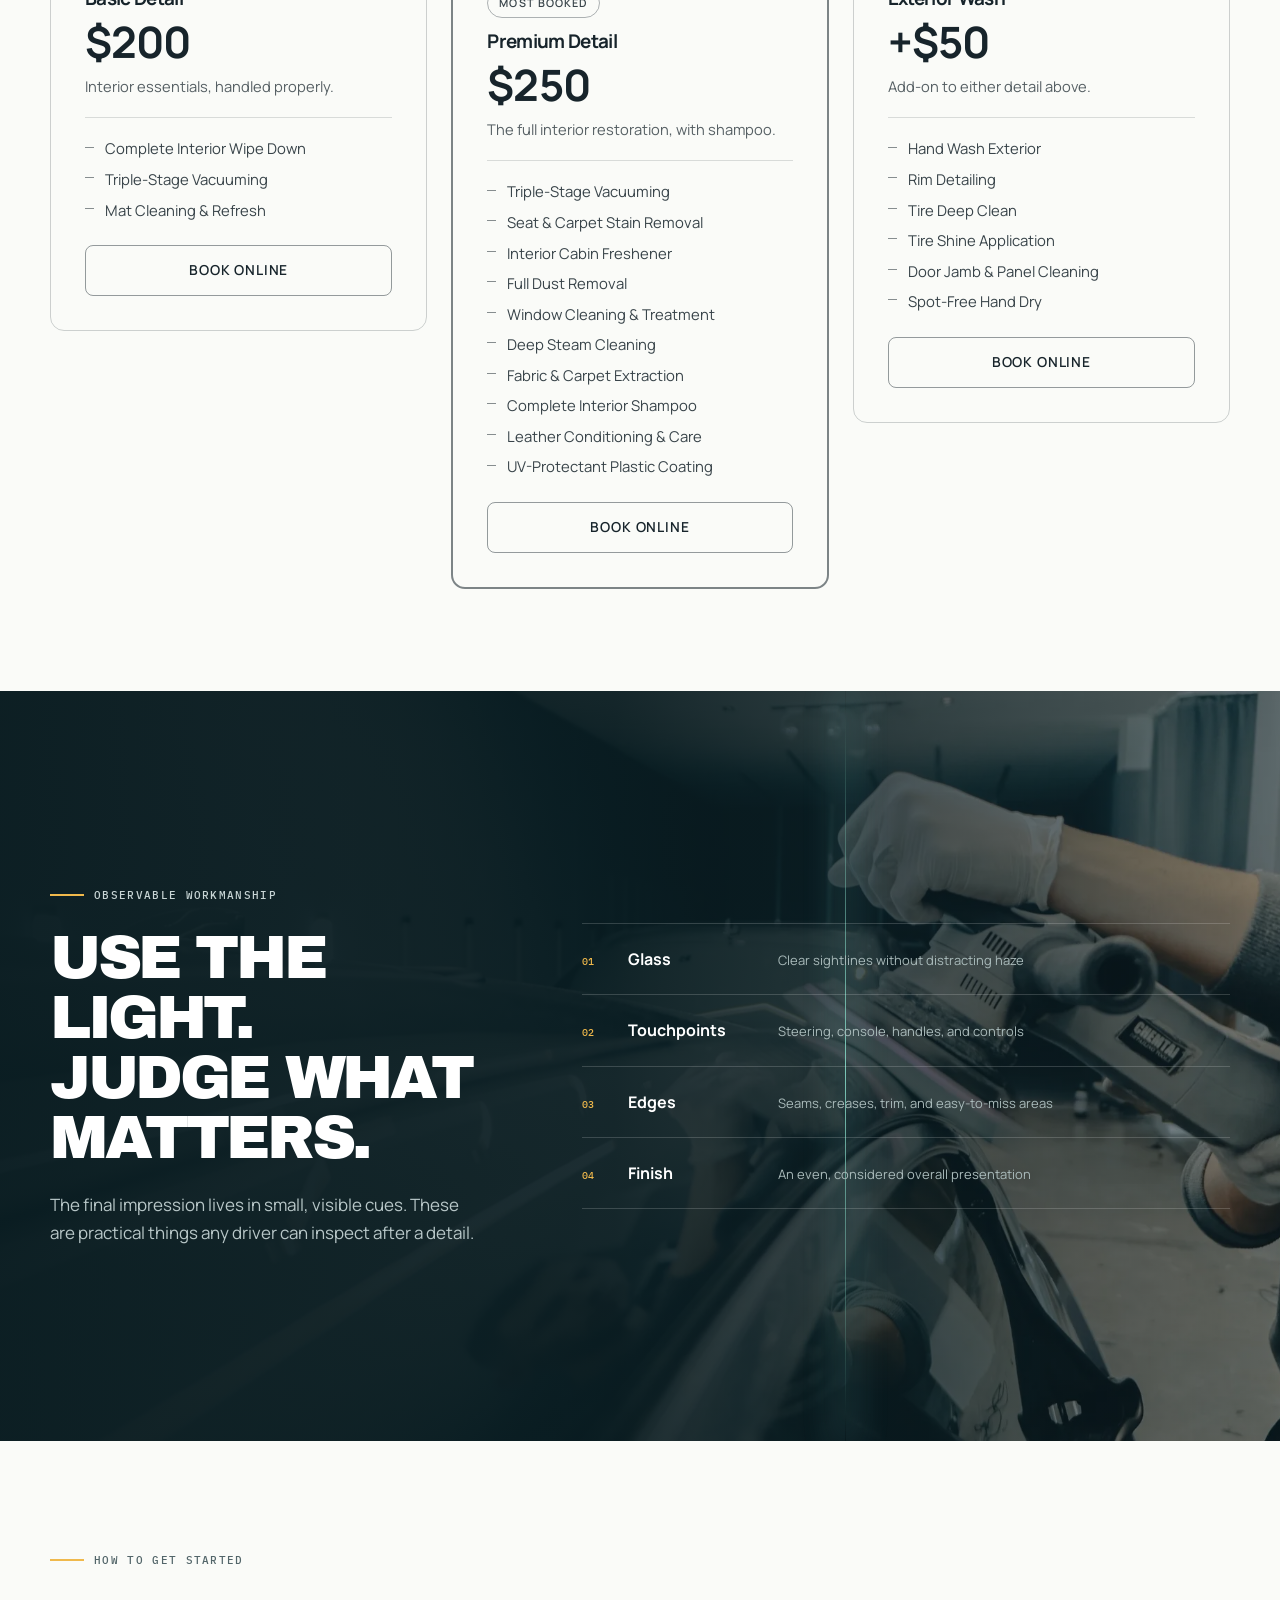
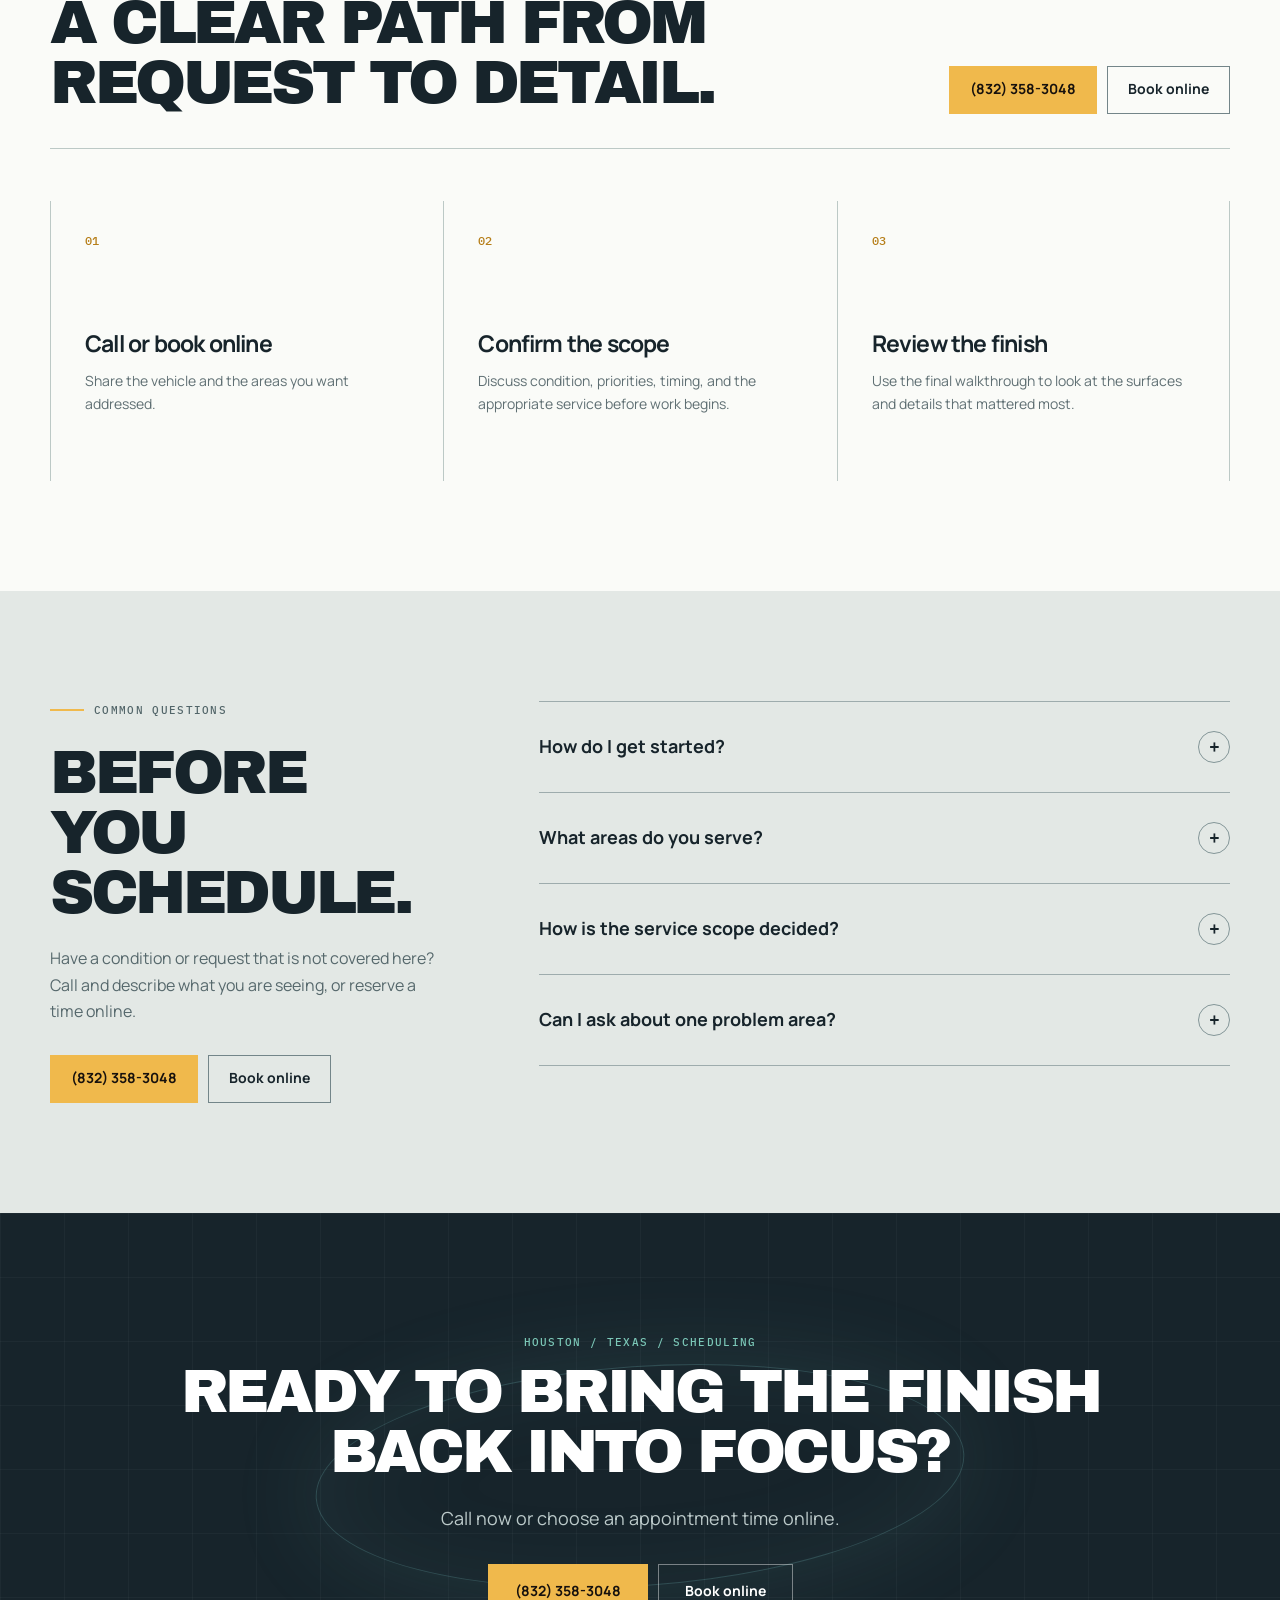
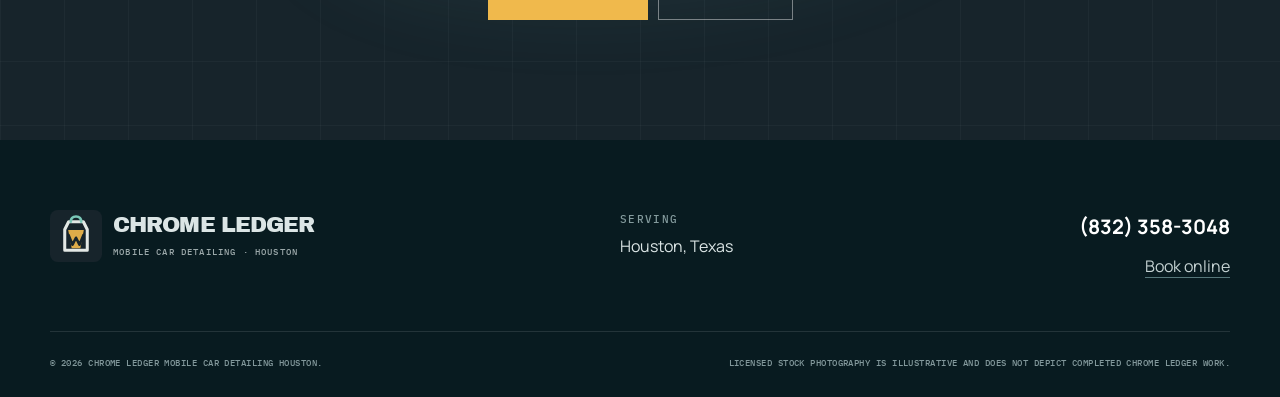
==== commit 10d546eb: "feat: replace pricing with the standard rate grid Basic Detail $200, Premium Detail $250 including s" ====
--- a/index.html
+++ b/index.html
@@ -40,13 +40,44 @@
             "name": "Texas"
           }
         },
-        "makesOffer": {
-          "@type": "Offer",
-          "itemOffered": {
-            "@type": "Service",
-            "name": "Mobile Car Detailing · Houston"
+        "makesOffer": [
+          {
+            "@type": "Offer",
+            "name": "Basic Detail",
+            "price": "200",
+            "priceCurrency": "USD",
+            "availability": "https://schema.org/InStock",
+            "itemOffered": {
+              "@type": "Service",
+              "name": "Basic Detail",
+              "description": "Interior essentials: complete interior wipe down, triple-stage vacuuming, and mat cleaning and refresh."
+            }
+          },
+          {
+            "@type": "Offer",
+            "name": "Premium Detail",
+            "price": "250",
+            "priceCurrency": "USD",
+            "availability": "https://schema.org/InStock",
+            "itemOffered": {
+              "@type": "Service",
+              "name": "Premium Detail",
+              "description": "The full interior restoration, including complete interior shampoo, deep steam cleaning, fabric and carpet extraction, and leather conditioning."
+            }
+          },
+          {
+            "@type": "Offer",
+            "name": "Exterior Wash",
+            "price": "50",
+            "priceCurrency": "USD",
+            "availability": "https://schema.org/InStock",
+            "itemOffered": {
+              "@type": "Service",
+              "name": "Exterior Wash",
+              "description": "Add-on exterior wash: hand wash, rim detailing, tire deep clean and shine, door jamb cleaning, and spot-free hand dry."
+            }
           }
-        },
+        ],
         "priceRange": "$200-$250"
       }
     </script>
@@ -187,7 +218,6 @@
               <div class="service-copy">
                 <p class="mono-label">Cabin / Interior</p>
                 <h3>Interior car detailing</h3>
-                <p class="service-price">$200</p>
                 <p>
                   Care for the surfaces, glass, seating areas, floor areas, and the everyday
                   touchpoints that make a cabin feel fresher and more orderly.
@@ -206,7 +236,6 @@
               <div class="service-copy">
                 <p class="mono-label">Body / Exterior</p>
                 <h3>Exterior car detailing</h3>
-                <p class="service-price">$250<span>Includes shampoo</span></p>
                 <p>
                   Exterior care centered on the painted surfaces, glass, trim, wheels, and a
                   deliberate drying and finishing pass.
@@ -225,7 +254,6 @@
               <div class="service-copy">
                 <p class="mono-label">Edges / Detail</p>
                 <h3>Focused refresh</h3>
-                <p class="service-price">$250</p>
                 <p>
                   When specific areas need attention, describe what you are seeing and we can
                   discuss an appropriate detailing scope before the appointment.
@@ -235,6 +263,64 @@
           </div>
         </div>
       </section>
+
+    <section class="rates" id="pricing" aria-labelledby="pricing-title">
+      <div class="rates-shell">
+        <div class="rates-head">
+          <p class="rates-eyebrow">Pricing</p>
+          <h2 id="pricing-title">Flat rates. Booked online in a minute.</h2>
+          <p class="rates-intro">Pick the level of care your vehicle needs. Add the exterior wash to either detail.</p>
+        </div>
+
+        <div class="rate-grid">
+          <article class="rate-card">
+            <h3>Basic Detail</h3>
+            <p class="rate-figure">$200</p>
+            <p class="rate-note">Interior essentials, handled properly.</p>
+            <ul class="rate-list">
+              <li>Complete Interior Wipe Down</li>
+              <li>Triple-Stage Vacuuming</li>
+              <li>Mat Cleaning &amp; Refresh</li>
+            </ul>
+            <a class="rate-cta" href="https://cal.com/sumitdatta/auto-detail-service" target="_blank" rel="noopener">Book Online</a>
+          </article>
+          <article class="rate-card rate-card-featured">
+            <span class="rate-badge">Most booked</span>
+            <h3>Premium Detail</h3>
+            <p class="rate-figure">$250</p>
+            <p class="rate-note">The full interior restoration, with shampoo.</p>
+            <ul class="rate-list">
+              <li>Triple-Stage Vacuuming</li>
+              <li>Seat &amp; Carpet Stain Removal</li>
+              <li>Interior Cabin Freshener</li>
+              <li>Full Dust Removal</li>
+              <li>Window Cleaning &amp; Treatment</li>
+              <li>Deep Steam Cleaning</li>
+              <li>Fabric &amp; Carpet Extraction</li>
+              <li>Complete Interior Shampoo</li>
+              <li>Leather Conditioning &amp; Care</li>
+              <li>UV-Protectant Plastic Coating</li>
+            </ul>
+            <a class="rate-cta" href="https://cal.com/sumitdatta/auto-detail-service" target="_blank" rel="noopener">Book Online</a>
+          </article>
+          <article class="rate-card">
+            <h3>Exterior Wash</h3>
+            <p class="rate-figure">+$50</p>
+            <p class="rate-note">Add-on to either detail above.</p>
+            <ul class="rate-list">
+              <li>Hand Wash Exterior</li>
+              <li>Rim Detailing</li>
+              <li>Tire Deep Clean</li>
+              <li>Tire Shine Application</li>
+              <li>Door Jamb &amp; Panel Cleaning</li>
+              <li>Spot-Free Hand Dry</li>
+            </ul>
+            <a class="rate-cta" href="https://cal.com/sumitdatta/auto-detail-service" target="_blank" rel="noopener">Book Online</a>
+          </article>
+        </div>
+      </div>
+    </section>
+
 
       <section class="inspection" aria-labelledby="inspection-title">
         <div class="inspection-photo" aria-hidden="true"></div>
--- a/styles.css
+++ b/styles.css
@@ -1384,20 +1384,147 @@
   }
 }
 
-.service-price {
-  margin-top: 0.9rem;
-  font-size: 1.35rem;
+/* Pricing section — self-contained, inherits each site's own colors and type. */
+.rates {
+  padding: clamp(56px, 8vw, 104px) clamp(20px, 5vw, 48px);
+}
+
+.rates-shell {
+  width: min(1180px, 100%);
+  margin-inline: auto;
+}
+
+.rates-head {
+  max-width: 60ch;
+  margin-bottom: clamp(30px, 4vw, 50px);
+}
+
+.rates-eyebrow {
+  margin: 0 0 10px;
+  font-size: 0.76rem;
+  font-weight: 600;
+  letter-spacing: 0.14em;
+  text-transform: uppercase;
+  opacity: 0.65;
+}
+
+.rates-head h2 {
+  margin: 0 0 14px;
+  line-height: 1.12;
+}
+
+.rates-intro {
+  margin: 0;
+  font-size: 1.02rem;
+  line-height: 1.6;
+  opacity: 0.75;
+}
+
+.rate-grid {
+  display: grid;
+  gap: clamp(16px, 2vw, 24px);
+  grid-template-columns: repeat(auto-fit, minmax(260px, 1fr));
+  align-items: start;
+}
+
+.rate-card {
+  position: relative;
+  display: flex;
+  flex-direction: column;
+  padding: clamp(24px, 3vw, 34px);
+  border: 1px solid color-mix(in srgb, currentColor 20%, transparent);
+  border-radius: 14px;
+}
+
+.rate-card-featured {
+  border-width: 2px;
+  border-color: color-mix(in srgb, currentColor 55%, transparent);
+}
+
+.rate-badge {
+  align-self: flex-start;
+  margin-bottom: 12px;
+  padding: 5px 11px;
+  border: 1px solid color-mix(in srgb, currentColor 40%, transparent);
+  border-radius: 999px;
+  font-size: 0.68rem;
+  font-weight: 600;
+  letter-spacing: 0.1em;
+  text-transform: uppercase;
+  opacity: 0.85;
+}
+
+.rate-card h3 {
+  margin: 0;
+  font-size: 1.18rem;
+  line-height: 1.25;
+}
+
+.rate-figure {
+  margin: 10px 0 0;
+  font-size: clamp(2.1rem, 4vw, 2.7rem);
   font-weight: 700;
-  letter-spacing: -0.01em;
-  line-height: 1.2;
-}
-
-.service-price span {
-  display: block;
-  margin-top: 0.2rem;
-  font-size: 0.78rem;
-  font-weight: 500;
+  letter-spacing: -0.02em;
+  line-height: 1;
+}
+
+.rate-note {
+  margin: 12px 0 0;
+  font-size: 0.92rem;
+  line-height: 1.5;
+  opacity: 0.72;
+}
+
+.rate-list {
+  margin: 20px 0 0;
+  padding: 20px 0 0;
+  border-top: 1px solid color-mix(in srgb, currentColor 15%, transparent);
+  list-style: none;
+  display: grid;
+  gap: 9px;
+}
+
+.rate-list li {
+  position: relative;
+  padding-left: 20px;
+  font-size: 0.93rem;
+  line-height: 1.45;
+  opacity: 0.85;
+}
+
+.rate-list li::before {
+  content: "";
+  position: absolute;
+  left: 0;
+  top: 0.55em;
+  width: 9px;
+  height: 1px;
+  background: currentColor;
+  opacity: 0.6;
+}
+
+.rate-cta {
+  margin-top: 24px;
+  padding: 13px 20px;
+  border: 1px solid color-mix(in srgb, currentColor 45%, transparent);
+  border-radius: 8px;
+  font-size: 0.86rem;
+  font-weight: 600;
   letter-spacing: 0.06em;
   text-transform: uppercase;
-  opacity: 0.72;
-}
+  text-align: center;
+  text-decoration: none;
+  color: inherit;
+  transition: opacity 0.18s ease;
+}
+
+.rate-cta:hover,
+.rate-cta:focus-visible {
+  opacity: 0.7;
+}
+
+@media (max-width: 640px) {
+  .rate-grid {
+    grid-template-columns: 1fr;
+  }
+}
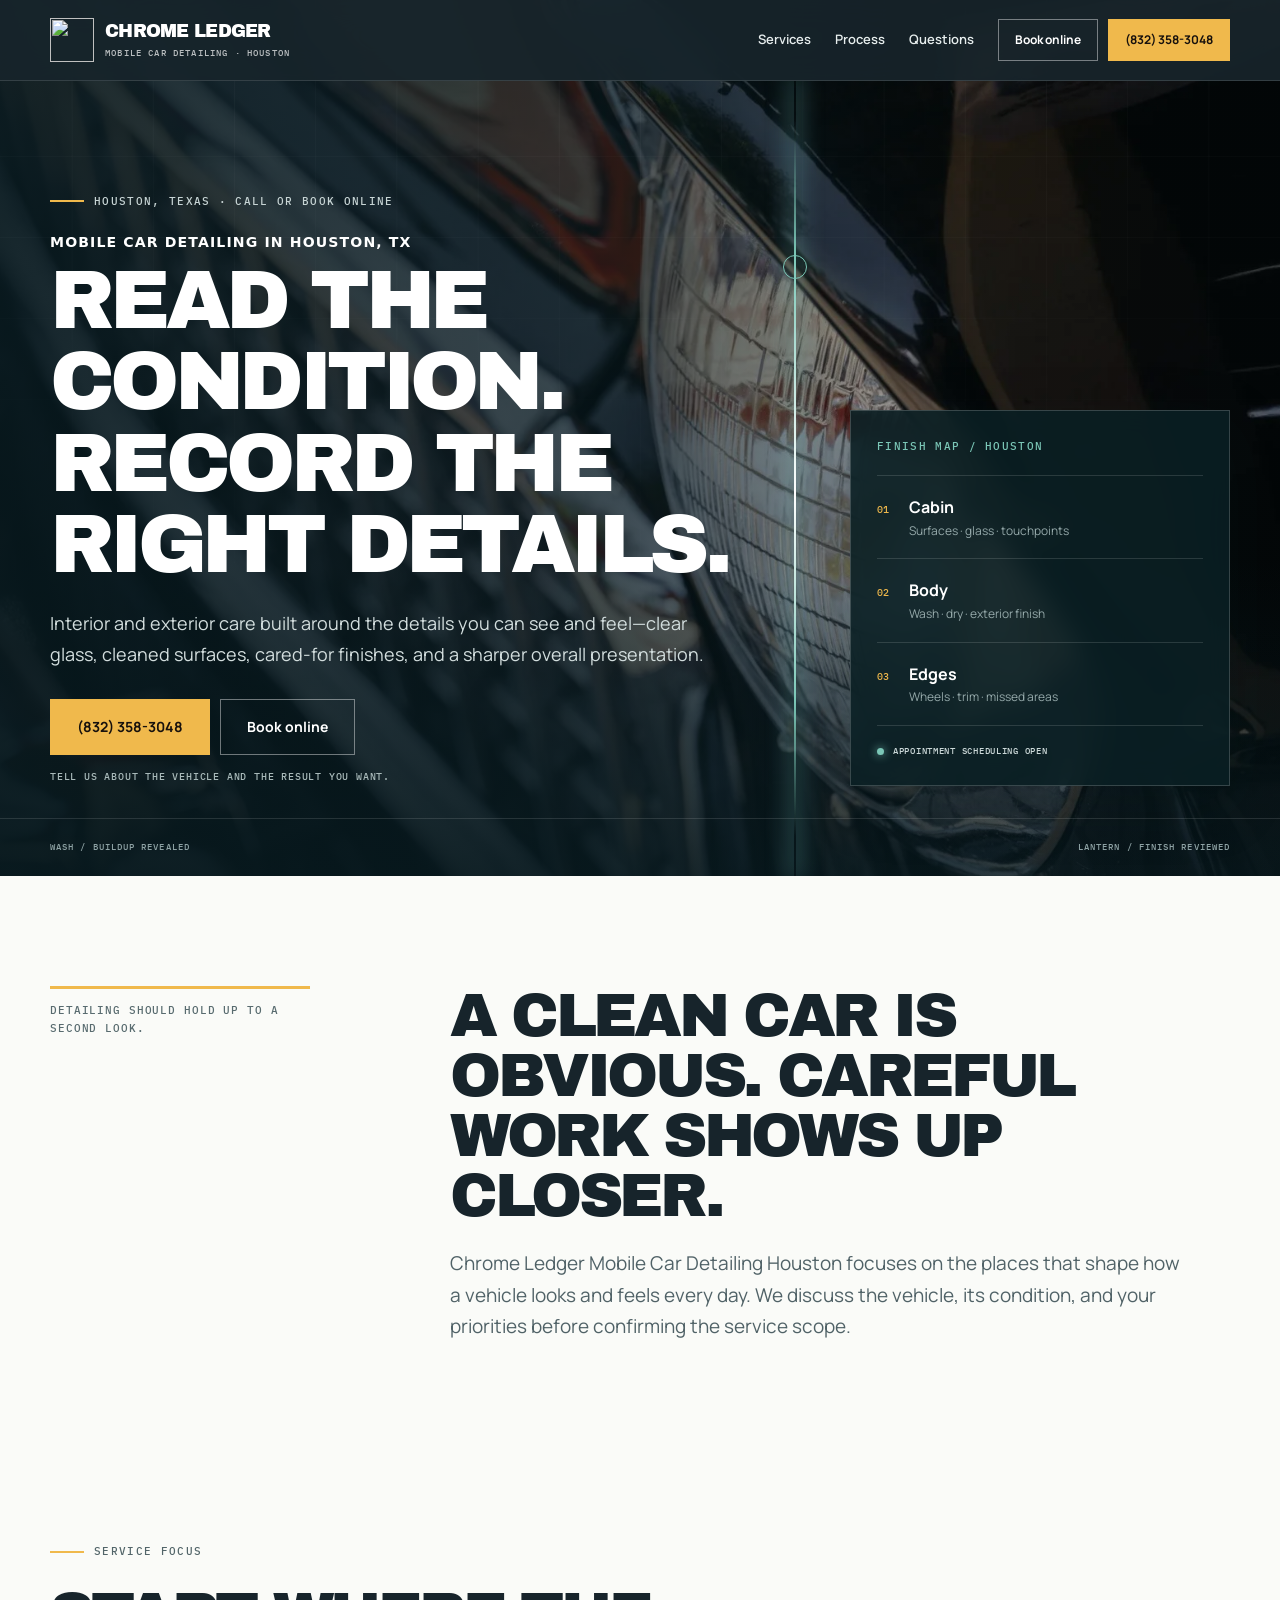
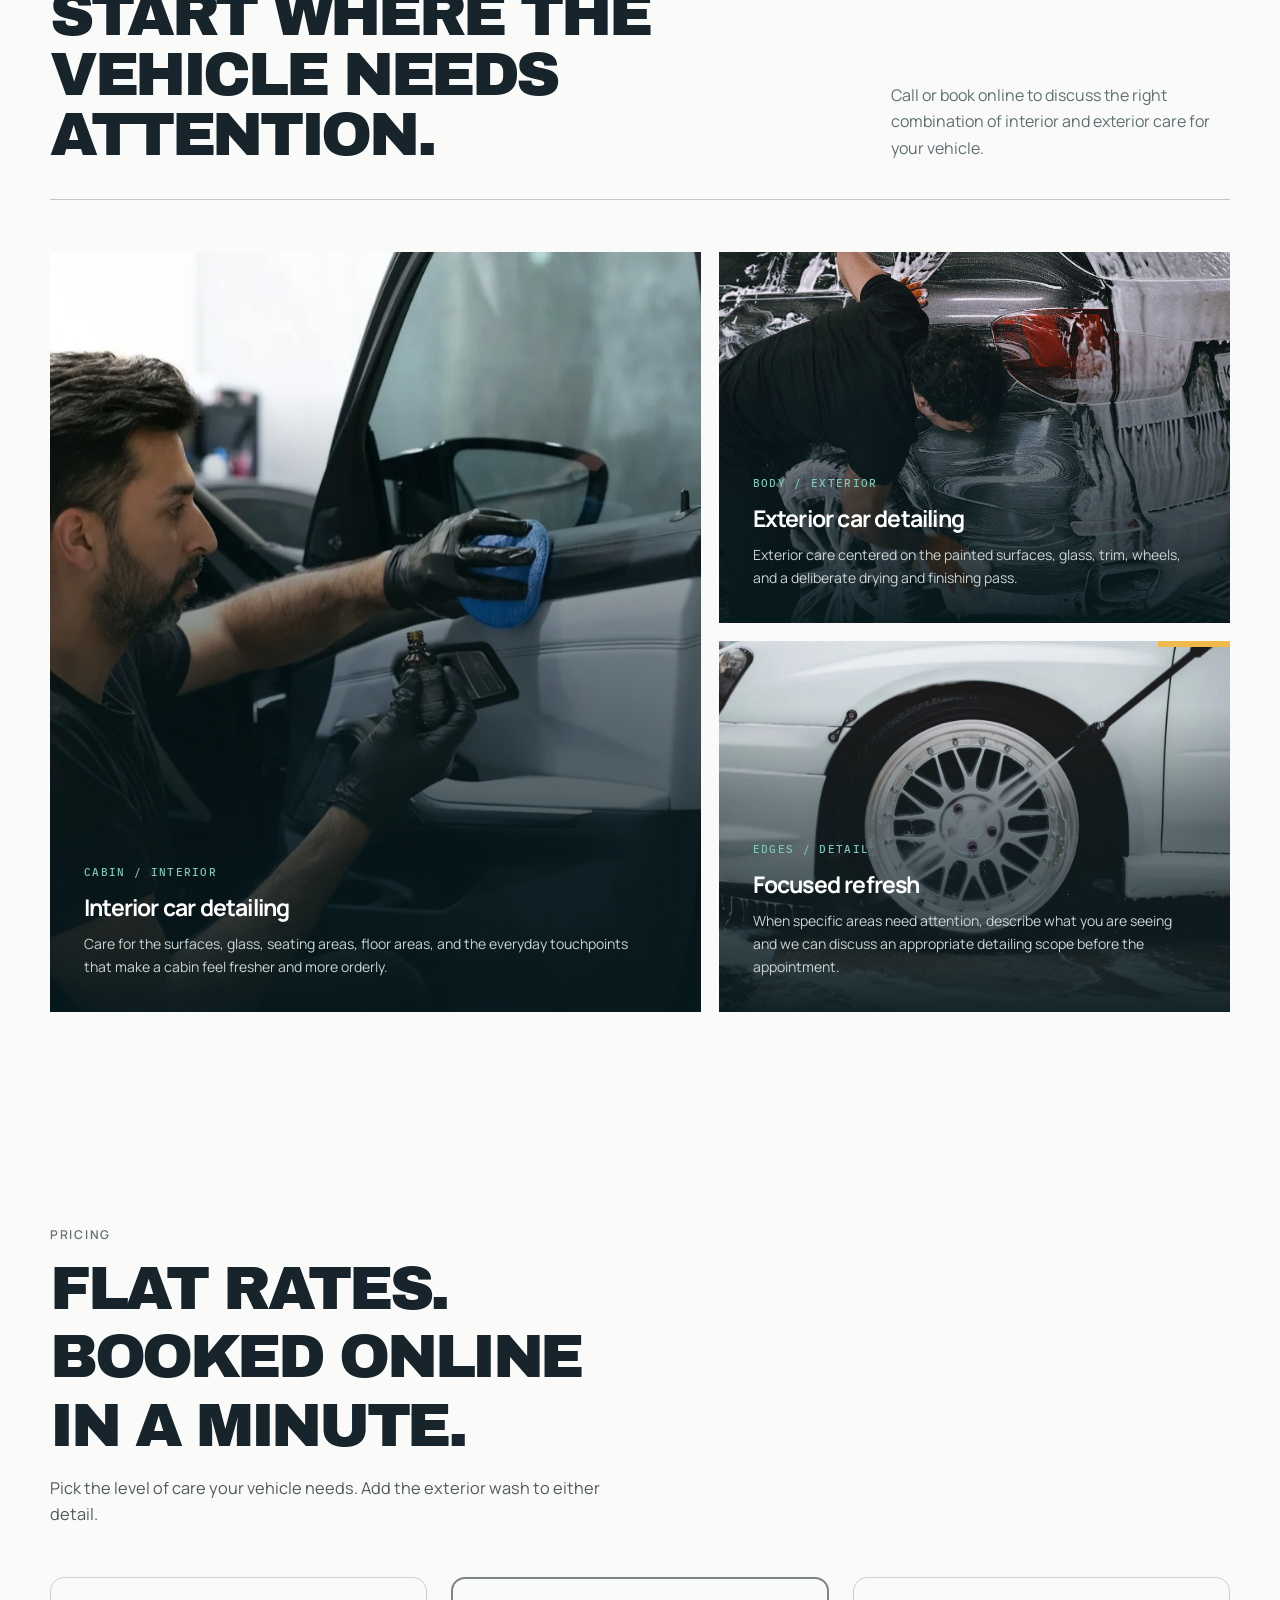
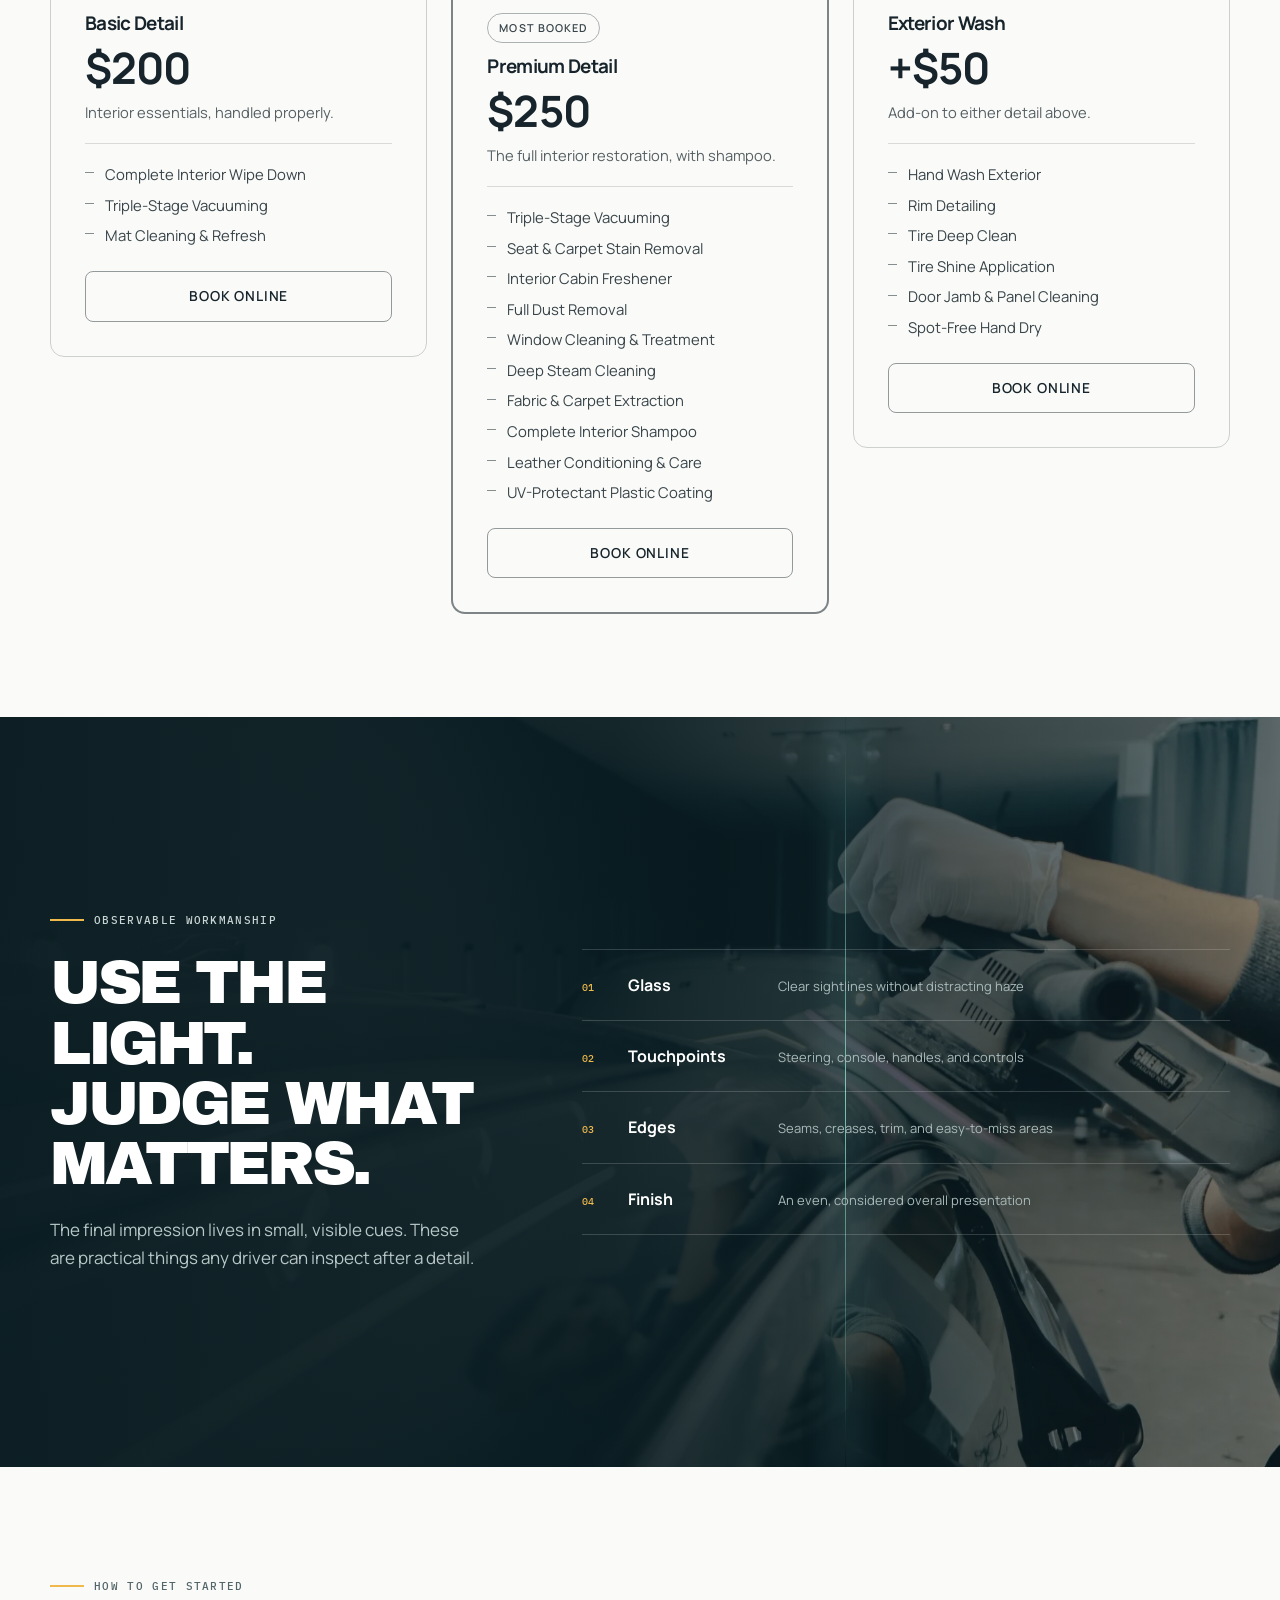
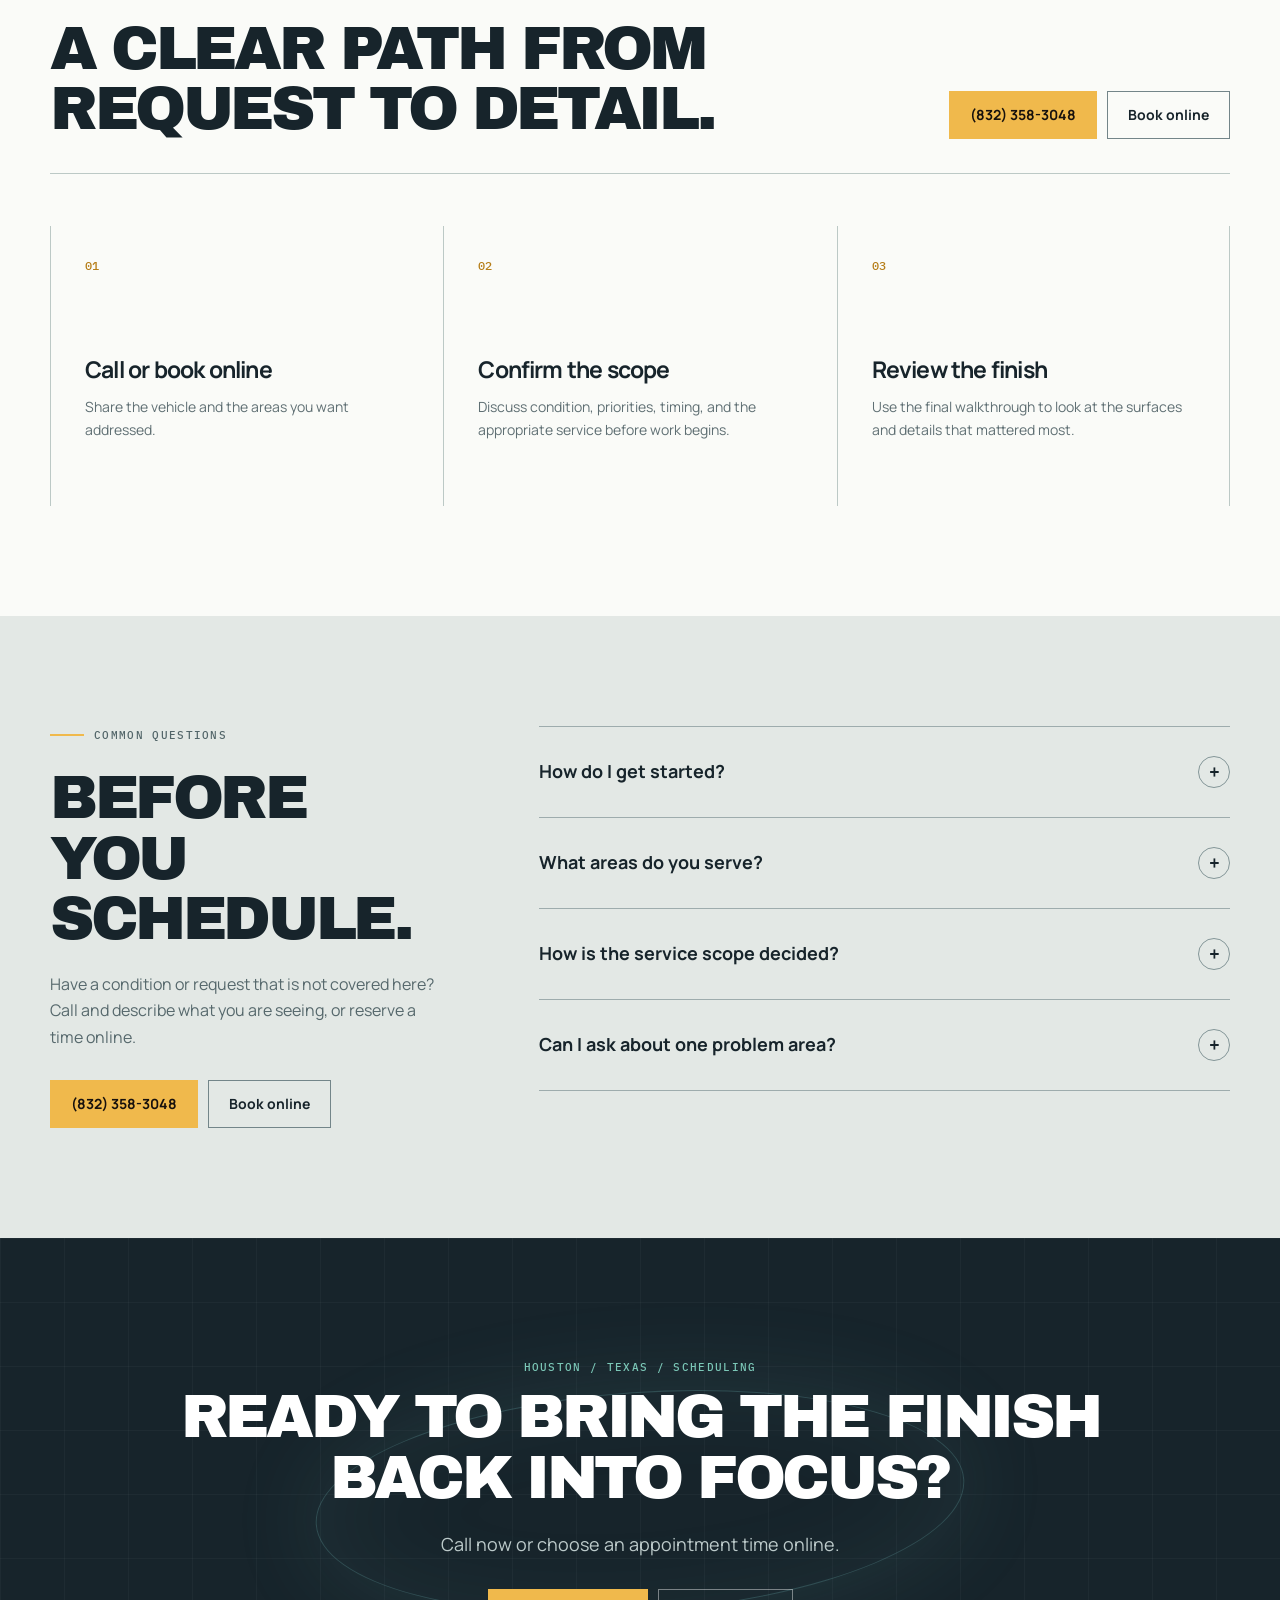
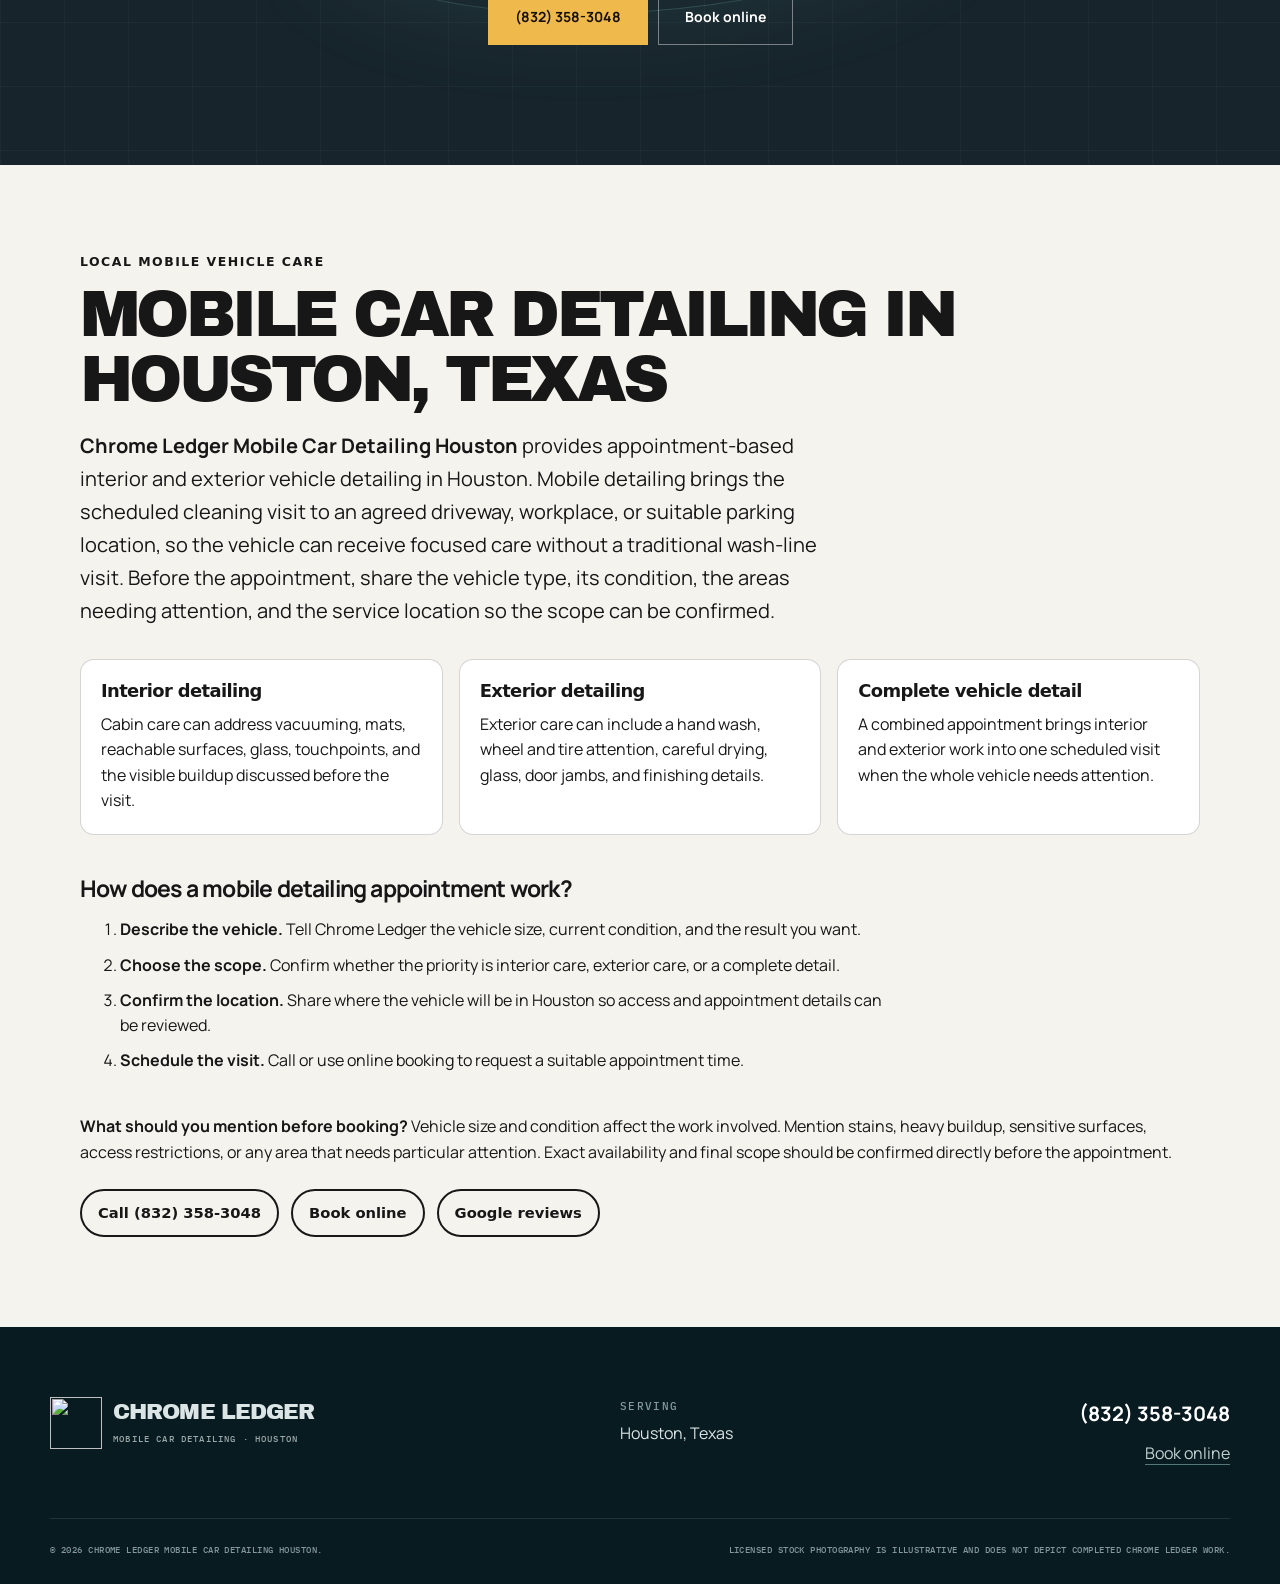
==== commit ff19552f: "Improve local SEO and AI search visibility" ====
--- a/index.html
+++ b/index.html
@@ -3,92 +3,169 @@
   <head>
     <meta charset="utf-8" />
     <meta name="viewport" content="width=device-width, initial-scale=1" />
-    <title>Chrome Ledger Mobile Car Detailing Houston | Call or Book Online</title>
-    <meta
-      name="description"
-      content="Chrome Ledger Mobile Car Detailing Houston provides careful interior and exterior car detailing in Houston, Texas. Call (832) 358-3048 or book online."
-    />
+    <title>Mobile Car Detailing in Houston, TX | Chrome Ledger</title>
     <meta name="theme-color" content="#17242b" />
     <link rel="canonical" href="https://chromeledger.shop/" />
-    <link rel="icon" href="/favicon.svg" type="image/svg+xml" />
+    <link rel="icon" href="/favicon.png" type="image/png" />
     <link rel="manifest" href="/site.webmanifest" />
-    <meta property="og:type" content="website" />
-    <meta property="og:title" content="Chrome Ledger Mobile Car Detailing Houston" />
-    <meta
-      property="og:description"
-      content="Interior and exterior car detailing in Houston, Texas. Call or book online."
-    />
-    <meta property="og:url" content="https://chromeledger.shop/" />
-    <meta
-      property="og:image"
-      content="https://chromeledger.shop/assets/photos/hero-chrome-detail.webp"
-    />
     <link rel="stylesheet" href="/styles.css" />
     <script type="application/ld+json">
-      {
-        "@context": "https://schema.org",
-        "@type": "AutomotiveBusiness",
-        "name": "Chrome Ledger Mobile Car Detailing Houston",
-        "url": "https://chromeledger.shop/",
-        "image": "https://chromeledger.shop/assets/photos/hero-chrome-detail.webp",
-        "description": "Careful interior and exterior car detailing in Houston, Texas.",
-        "areaServed": {
-          "@type": "City",
-          "name": "Houston",
-          "containedInPlace": {
-            "@type": "State",
-            "name": "Texas"
-          }
-        },
-        "makesOffer": [
-          {
-            "@type": "Offer",
-            "name": "Basic Detail",
-            "price": "200",
-            "priceCurrency": "USD",
-            "availability": "https://schema.org/InStock",
-            "itemOffered": {
-              "@type": "Service",
-              "name": "Basic Detail",
-              "description": "Interior essentials: complete interior wipe down, triple-stage vacuuming, and mat cleaning and refresh."
-            }
-          },
-          {
-            "@type": "Offer",
-            "name": "Premium Detail",
-            "price": "250",
-            "priceCurrency": "USD",
-            "availability": "https://schema.org/InStock",
-            "itemOffered": {
-              "@type": "Service",
-              "name": "Premium Detail",
-              "description": "The full interior restoration, including complete interior shampoo, deep steam cleaning, fabric and carpet extraction, and leather conditioning."
-            }
-          },
-          {
-            "@type": "Offer",
-            "name": "Exterior Wash",
-            "price": "50",
-            "priceCurrency": "USD",
-            "availability": "https://schema.org/InStock",
-            "itemOffered": {
-              "@type": "Service",
-              "name": "Exterior Wash",
-              "description": "Add-on exterior wash: hand wash, rim detailing, tire deep clean and shine, door jamb cleaning, and spot-free hand dry."
-            }
-          }
-        ],
-        "priceRange": "$200-$250"
+{
+  "@context": "https://schema.org",
+  "@type": "AutomotiveBusiness",
+  "name": "Chrome Ledger Mobile Car Detailing Houston",
+  "url": "https://chromeledger.shop/",
+  "telephone": "+1 832-358-3048",
+  "address": {
+    "@type": "PostalAddress",
+    "streetAddress": "1829 Ojeman Rd",
+    "addressLocality": "Houston",
+    "addressRegion": "TX",
+    "postalCode": "77080",
+    "addressCountry": "US"
+  },
+  "image": "https://chromeledger.shop/assets/photos/hero-chrome-detail.webp",
+  "description": "Careful interior and exterior car detailing in Houston, Texas.",
+  "areaServed": {
+    "@type": "City",
+    "name": "Houston",
+    "containedInPlace": {
+      "@type": "State",
+      "name": "Texas"
+    }
+  },
+  "makesOffer": [
+    {
+      "@type": "Offer",
+      "name": "Basic Detail",
+      "price": "200",
+      "priceCurrency": "USD",
+      "availability": "https://schema.org/InStock",
+      "itemOffered": {
+        "@type": "Service",
+        "name": "Basic Detail",
+        "description": "Interior essentials: complete interior wipe down, triple-stage vacuuming, and mat cleaning and refresh."
       }
+    },
+    {
+      "@type": "Offer",
+      "name": "Premium Detail",
+      "price": "250",
+      "priceCurrency": "USD",
+      "availability": "https://schema.org/InStock",
+      "itemOffered": {
+        "@type": "Service",
+        "name": "Premium Detail",
+        "description": "The full interior restoration, including complete interior shampoo, deep steam cleaning, fabric and carpet extraction, and leather conditioning."
+      }
+    },
+    {
+      "@type": "Offer",
+      "name": "Exterior Wash",
+      "price": "50",
+      "priceCurrency": "USD",
+      "availability": "https://schema.org/InStock",
+      "itemOffered": {
+        "@type": "Service",
+        "name": "Exterior Wash",
+        "description": "Add-on exterior wash: hand wash, rim detailing, tire deep clean and shine, door jamb cleaning, and spot-free hand dry."
+      }
+    }
+  ],
+  "priceRange": "$200-$250",
+  "@id": "https://chromeledger.shop/#business",
+  "geo": {
+    "@type": "GeoCoordinates",
+    "latitude": 29.804815695924,
+    "longitude": -95.502478990335
+  },
+  "sameAs": [
+    "https://g.page/r/CZeDXnicsLukEBM/review"
+  ],
+  "contactPoint": {
+    "@type": "ContactPoint",
+    "telephone": "+1 832-358-3048",
+    "contactType": "customer service",
+    "areaServed": "US-TX",
+    "availableLanguage": "English"
+  }
+}
     </script>
-  </head>
+<!-- SEO-GEO:START -->
+  <meta name="description" content="Mobile car detailing in Houston, TX from Chrome Ledger, with interior cleaning, exterior hand washing, and complete details. Call or book online.">
+  <meta name="robots" content="index, follow, max-image-preview:large, max-snippet:-1, max-video-preview:-1">
+  <meta property="og:locale" content="en_US">
+  <meta property="og:type" content="website">
+  <meta property="og:site_name" content="Chrome Ledger">
+  <meta property="og:title" content="Mobile Car Detailing in Houston, TX | Chrome Ledger">
+  <meta property="og:description" content="Mobile car detailing in Houston, TX from Chrome Ledger, with interior cleaning, exterior hand washing, and complete details. Call or book online.">
+  <meta property="og:url" content="https://chromeledger.shop/">
+  <meta property="og:image" content="https://chromeledger.shop/assets/photos/hero-chrome-detail.webp">
+  <meta name="twitter:image" content="https://chromeledger.shop/assets/photos/hero-chrome-detail.webp">
+  <meta name="twitter:card" content="summary_large_image">
+  <meta name="twitter:title" content="Mobile Car Detailing in Houston, TX | Chrome Ledger">
+  <meta name="twitter:description" content="Mobile car detailing in Houston, TX from Chrome Ledger, with interior cleaning, exterior hand washing, and complete details. Call or book online.">
+  <style id="seo-geo-styles">
+    .seo-local-intent { display:block; margin:0 0 .55rem; font:700 clamp(.78rem,1.1vw,.95rem)/1.2 system-ui,sans-serif; letter-spacing:.08em; text-transform:uppercase; }
+    .seo-geo-section { background:#f5f3ed; color:#171717; padding:clamp(3.5rem,7vw,6.5rem) clamp(1.25rem,5vw,5rem); }
+    .seo-geo-inner { width:min(1120px,100%); margin:0 auto; }
+    .seo-geo-kicker { margin:0 0 .75rem; font:700 .78rem/1.2 system-ui,sans-serif; letter-spacing:.12em; text-transform:uppercase; }
+    .seo-geo-section h2 { max-width:22ch; margin:0 0 1rem; color:inherit; font-size:clamp(2rem,5vw,4rem); line-height:1.02; }
+    .seo-geo-answer { max-width:760px; margin:0 0 2rem; font-size:clamp(1.05rem,2vw,1.25rem); line-height:1.65; }
+    .seo-geo-grid { display:grid; grid-template-columns:repeat(3,minmax(0,1fr)); gap:1rem; margin:2rem 0; }
+    .seo-geo-card { border:1px solid rgba(23,23,23,.18); border-radius:14px; padding:1.25rem; background:#fff; }
+    .seo-geo-card h3 { margin:0 0 .6rem; color:inherit; font:700 1.12rem/1.25 system-ui,sans-serif; }
+    .seo-geo-card p { margin:0; line-height:1.6; }
+    .seo-geo-steps { max-width:820px; margin:2.5rem 0; }
+    .seo-geo-steps li { margin:.65rem 0; line-height:1.55; }
+    .seo-geo-actions { display:flex; flex-wrap:wrap; gap:.75rem; margin-top:1.5rem; }
+    .seo-geo-action { display:inline-flex; align-items:center; min-height:48px; padding:.75rem 1rem; border:2px solid currentColor; border-radius:999px; color:inherit; font:700 .92rem/1 system-ui,sans-serif; text-decoration:none; }
+    @media (max-width:760px) { .seo-geo-grid { grid-template-columns:1fr; } }
+  </style>
+<!-- SEO-GEO:END -->
+  <script id="seo-geo-entity-schema" type="application/ld+json">
+{
+  "@context": "https://schema.org",
+  "@graph": [
+    {
+      "@type": "WebSite",
+      "@id": "https://chromeledger.shop/#website",
+      "url": "https://chromeledger.shop/",
+      "name": "Chrome Ledger Mobile Car Detailing Houston",
+      "inLanguage": "en-US",
+      "publisher": {
+        "@id": "https://chromeledger.shop/#business"
+      }
+    },
+    {
+      "@type": "Service",
+      "@id": "https://chromeledger.shop/#mobile-car-detailing",
+      "name": "Mobile Car Detailing in Houston, Texas",
+      "serviceType": "Mobile car detailing",
+      "provider": {
+        "@id": "https://chromeledger.shop/#business"
+      },
+      "areaServed": {
+        "@type": "City",
+        "name": "Houston",
+        "containedInPlace": {
+          "@type": "State",
+          "name": "Texas"
+        }
+      },
+      "url": "https://chromeledger.shop/#services"
+    }
+  ]
+}
+  </script>
+</head>
   <body>
     <a class="skip-link" href="#main">Skip to content</a>
 
     <header class="site-header" data-header>
       <div class="header-inner">
         <a class="brand" href="#top" aria-label="Chrome Ledger home">
-          <img src="/assets/logo.svg" alt="" width="44" height="44" />
+          <img src="/assets/logo.png" alt="" width="44" height="44" />
           <span class="brand-name">Chrome Ledger</span>
           <span class="brand-place">Mobile Car Detailing · Houston</span>
         </a>
@@ -131,7 +208,7 @@
         <div class="hero-grid container">
           <div class="hero-copy">
             <p class="eyebrow"><span></span> Houston, Texas · Call or book online</p>
-            <h1 id="hero-title">Read the condition. Record the right details.</h1>
+            <h1 id="hero-title"><span class="seo-local-intent" data-seo-local-intent>Mobile Car Detailing in Houston, TX</span>Read the condition. Record the right details.</h1>
             <p class="hero-lede">
               Interior and exterior care built around the details you can see and feel—clear
               glass, cleaned surfaces, cared-for finishes, and a sharper overall presentation.
@@ -458,12 +535,53 @@
           </div>
         </div>
       </section>
-    </main>
+    <!-- SEO-GEO-LOCAL:START -->
+    <section class="seo-geo-section" id="local-detailing" aria-labelledby="local-detailing-title">
+      <div class="seo-geo-inner">
+        <p class="seo-geo-kicker">Local mobile vehicle care</p>
+        <h2 id="local-detailing-title">Mobile car detailing in Houston, Texas</h2>
+        <p class="seo-geo-answer"><strong>Chrome Ledger Mobile Car Detailing Houston</strong> provides appointment-based interior and exterior vehicle detailing in Houston. Mobile detailing brings the scheduled cleaning visit to an agreed driveway, workplace, or suitable parking location, so the vehicle can receive focused care without a traditional wash-line visit. Before the appointment, share the vehicle type, its condition, the areas needing attention, and the service location so the scope can be confirmed.</p>
+
+        <div class="seo-geo-grid" aria-label="Available detailing options">
+          <article class="seo-geo-card">
+            <h3>Interior detailing</h3>
+            <p>Cabin care can address vacuuming, mats, reachable surfaces, glass, touchpoints, and the visible buildup discussed before the visit.</p>
+          </article>
+          <article class="seo-geo-card">
+            <h3>Exterior detailing</h3>
+            <p>Exterior care can include a hand wash, wheel and tire attention, careful drying, glass, door jambs, and finishing details.</p>
+          </article>
+          <article class="seo-geo-card">
+            <h3>Complete vehicle detail</h3>
+            <p>A combined appointment brings interior and exterior work into one scheduled visit when the whole vehicle needs attention.</p>
+          </article>
+        </div>
+
+        <div class="seo-geo-steps">
+          <h3>How does a mobile detailing appointment work?</h3>
+          <ol>
+            <li><strong>Describe the vehicle.</strong> Tell Chrome Ledger the vehicle size, current condition, and the result you want.</li>
+            <li><strong>Choose the scope.</strong> Confirm whether the priority is interior care, exterior care, or a complete detail.</li>
+            <li><strong>Confirm the location.</strong> Share where the vehicle will be in Houston so access and appointment details can be reviewed.</li>
+            <li><strong>Schedule the visit.</strong> Call or use online booking to request a suitable appointment time.</li>
+          </ol>
+        </div>
+
+        <p><strong>What should you mention before booking?</strong> Vehicle size and condition affect the work involved. Mention stains, heavy buildup, sensitive surfaces, access restrictions, or any area that needs particular attention. Exact availability and final scope should be confirmed directly before the appointment.</p>
+        <div class="seo-geo-actions">
+          <a class="seo-geo-action" href="tel:+18323583048">Call (832) 358-3048</a>
+          <a class="seo-geo-action" href="https://cal.com/sumitdatta/auto-detail-service" target="_blank" rel="noopener">Book online</a>
+          <a class="seo-geo-action" href="https://g.page/r/CZeDXnicsLukEBM/review" target="_blank" rel="noopener">Google reviews</a>
+        </div>
+      </div>
+    </section>
+<!-- SEO-GEO-LOCAL:END -->
+  </main>
 
     <footer class="site-footer">
       <div class="container footer-grid">
         <a class="brand footer-brand" href="#top" aria-label="Chrome Ledger home">
-          <img src="/assets/logo.svg" alt="" width="52" height="52" />
+          <img src="/assets/logo.png" alt="" width="52" height="52" />
           <span class="brand-name">Chrome Ledger</span>
           <span class="brand-place">Mobile Car Detailing · Houston</span>
         </a>
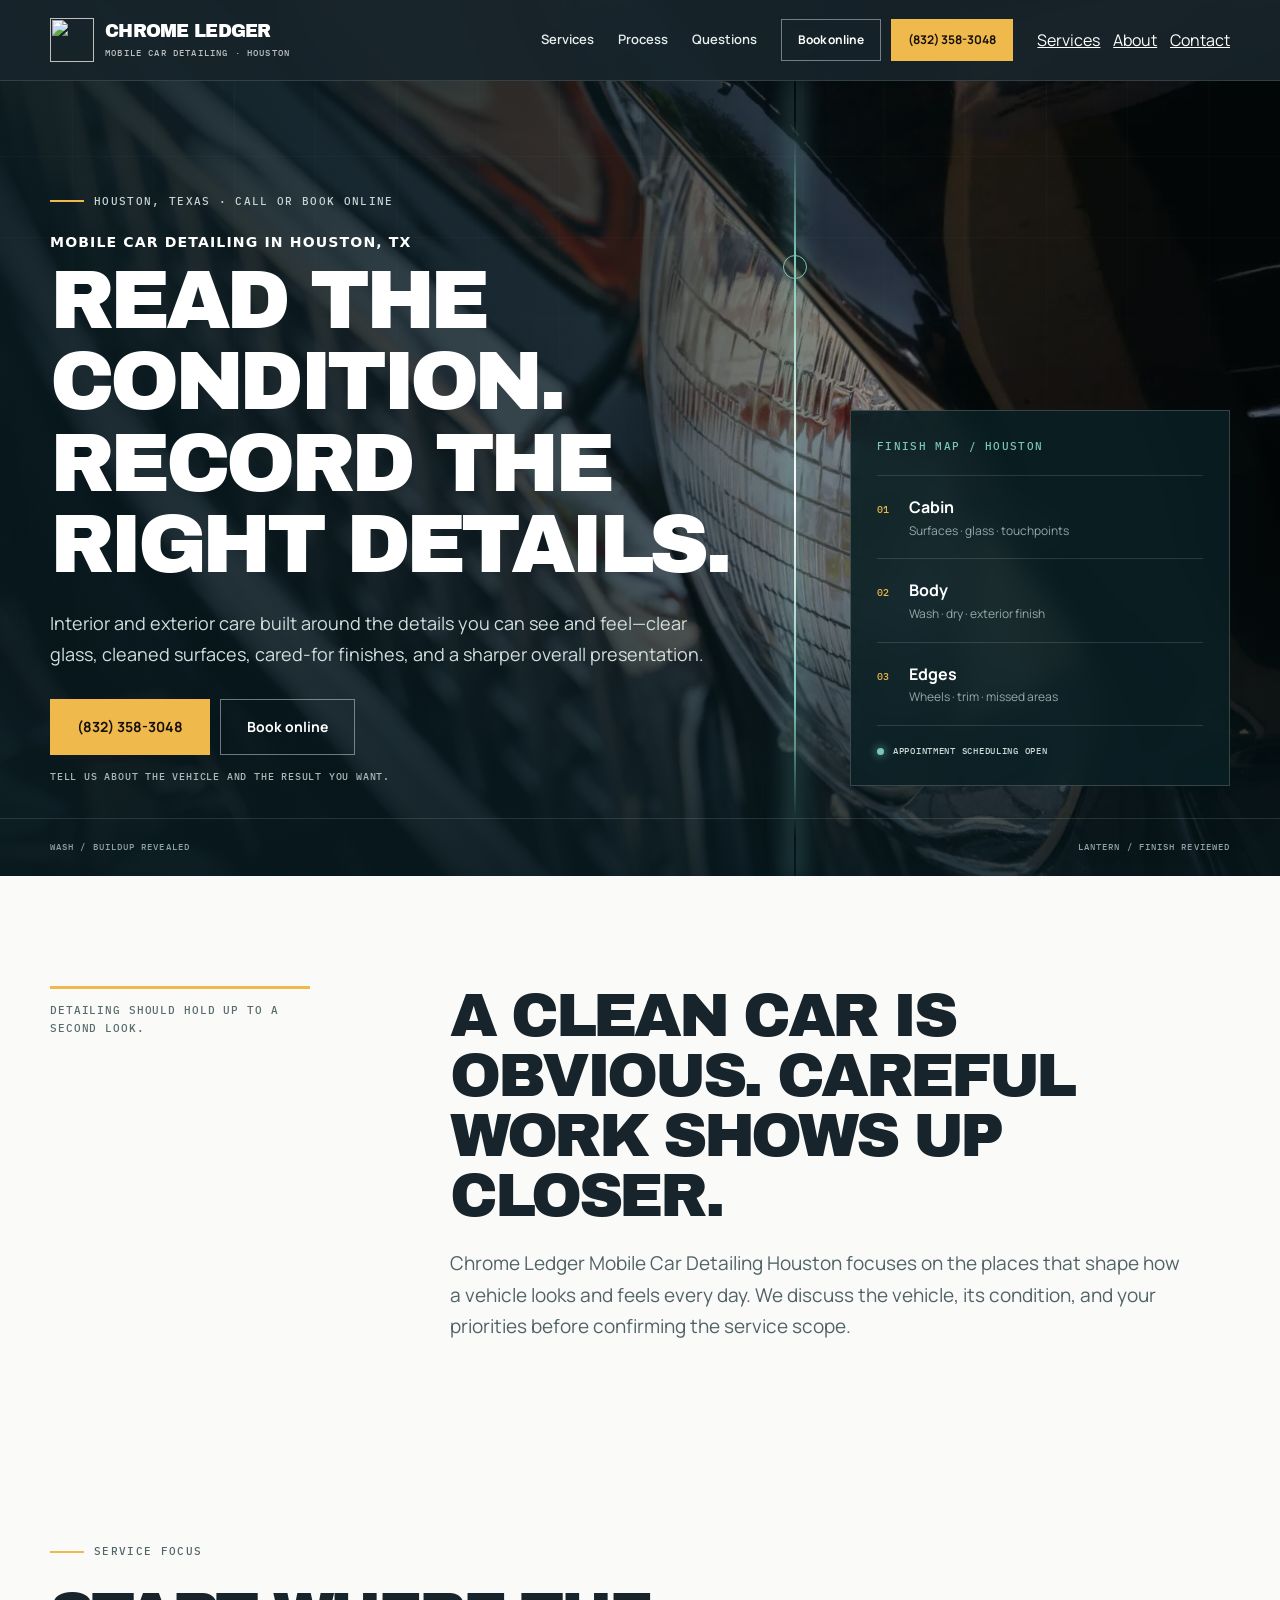
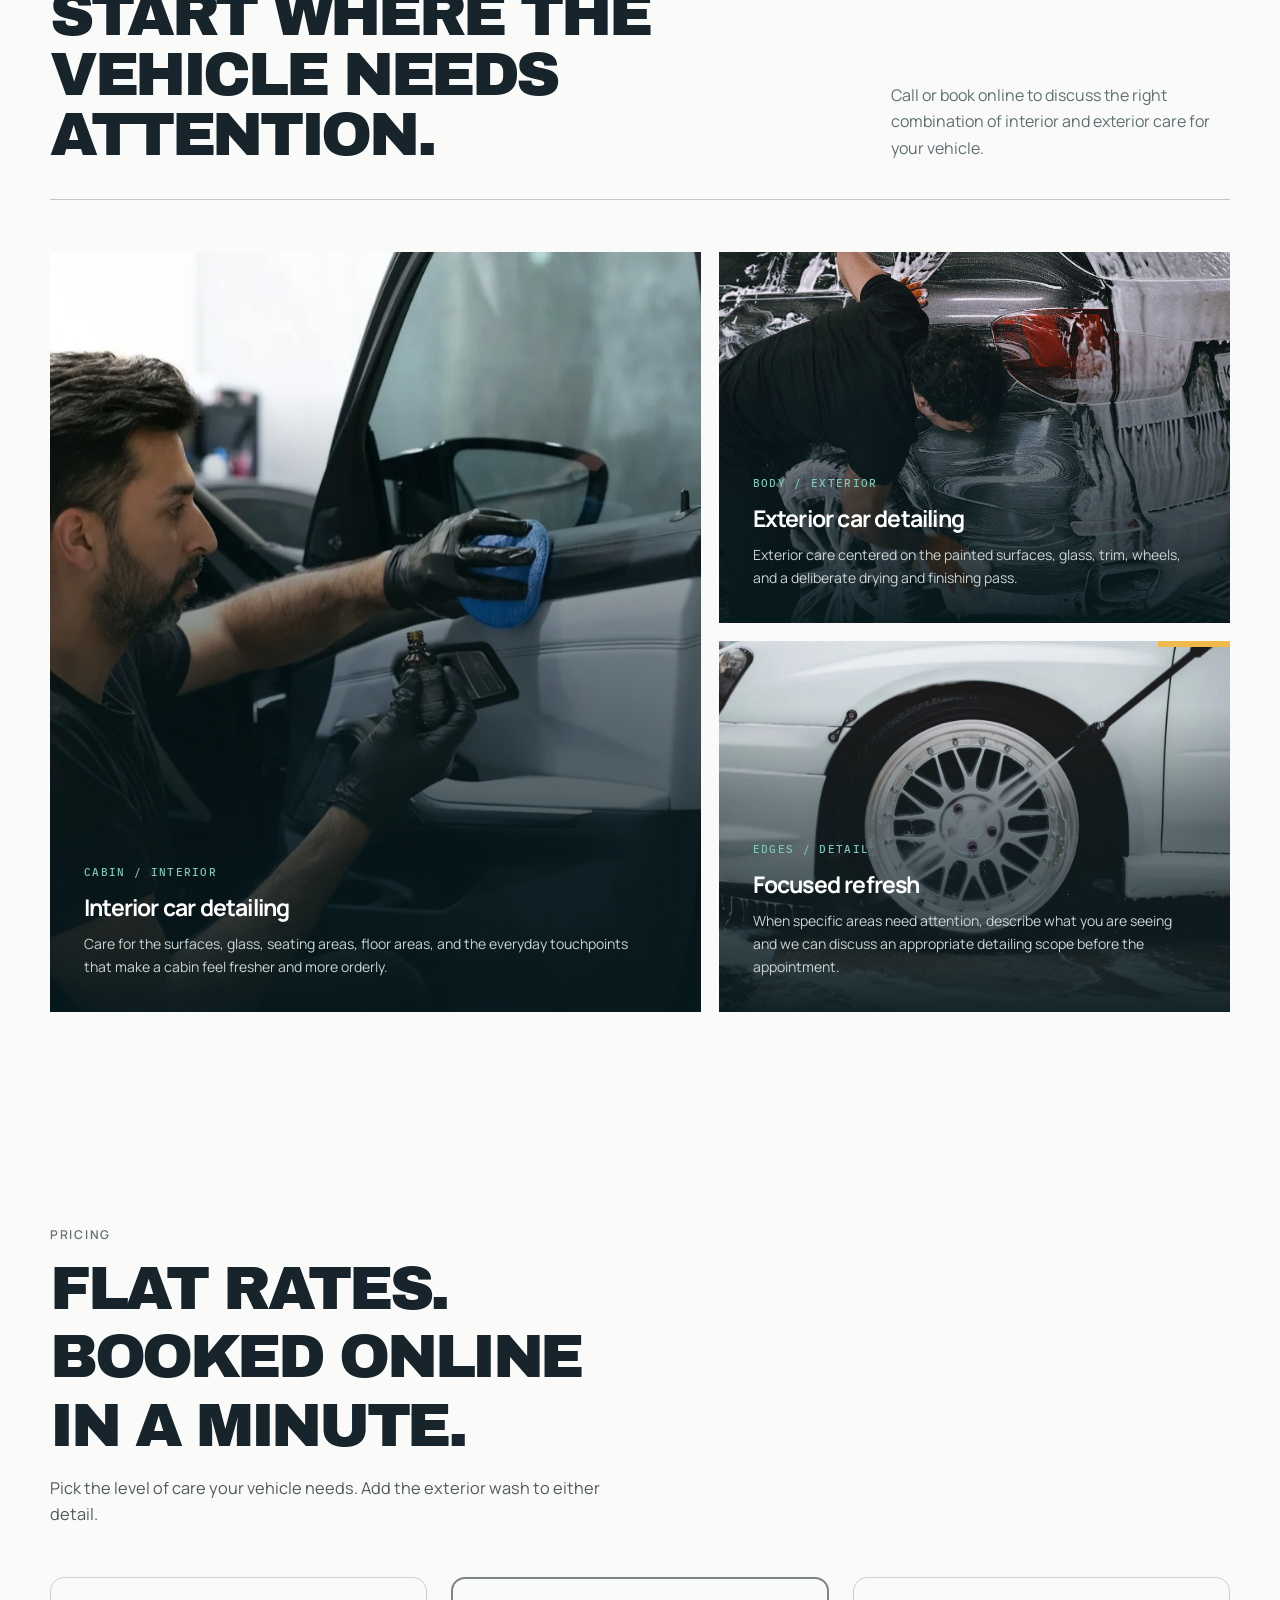
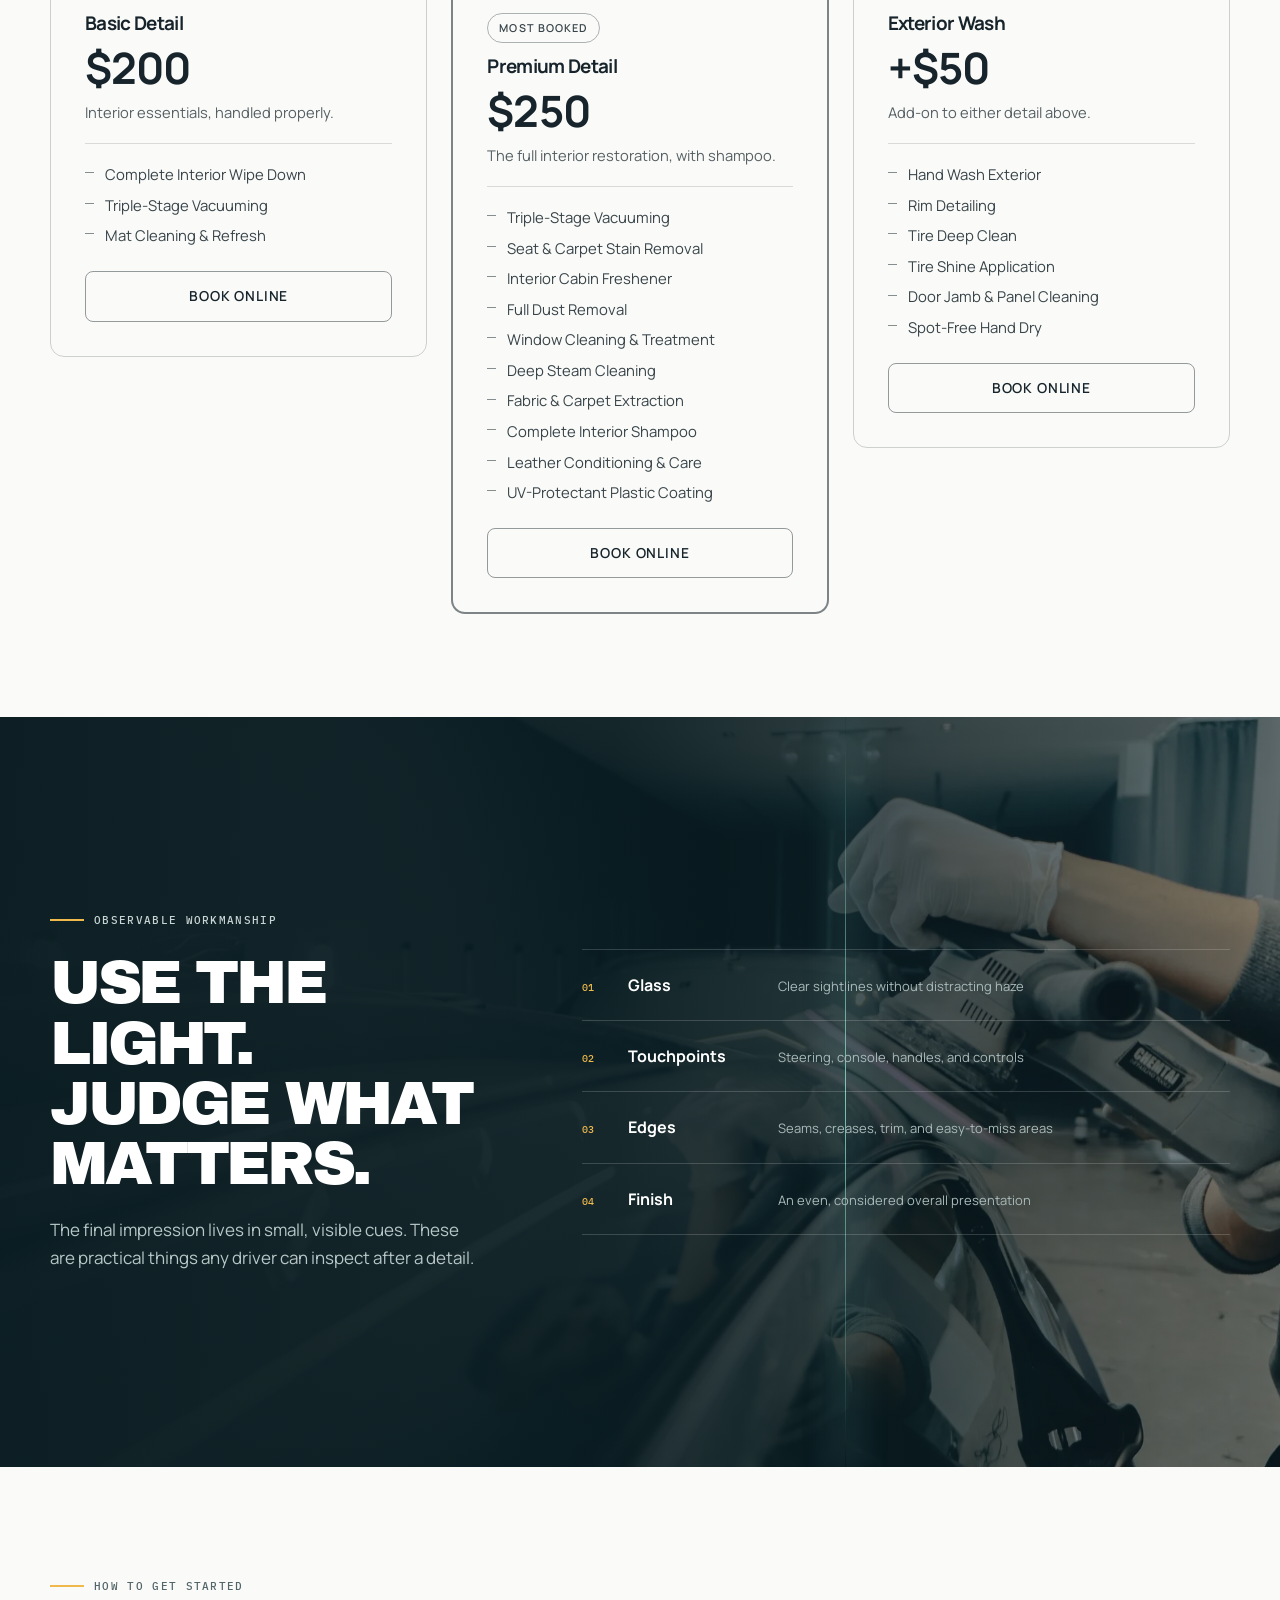
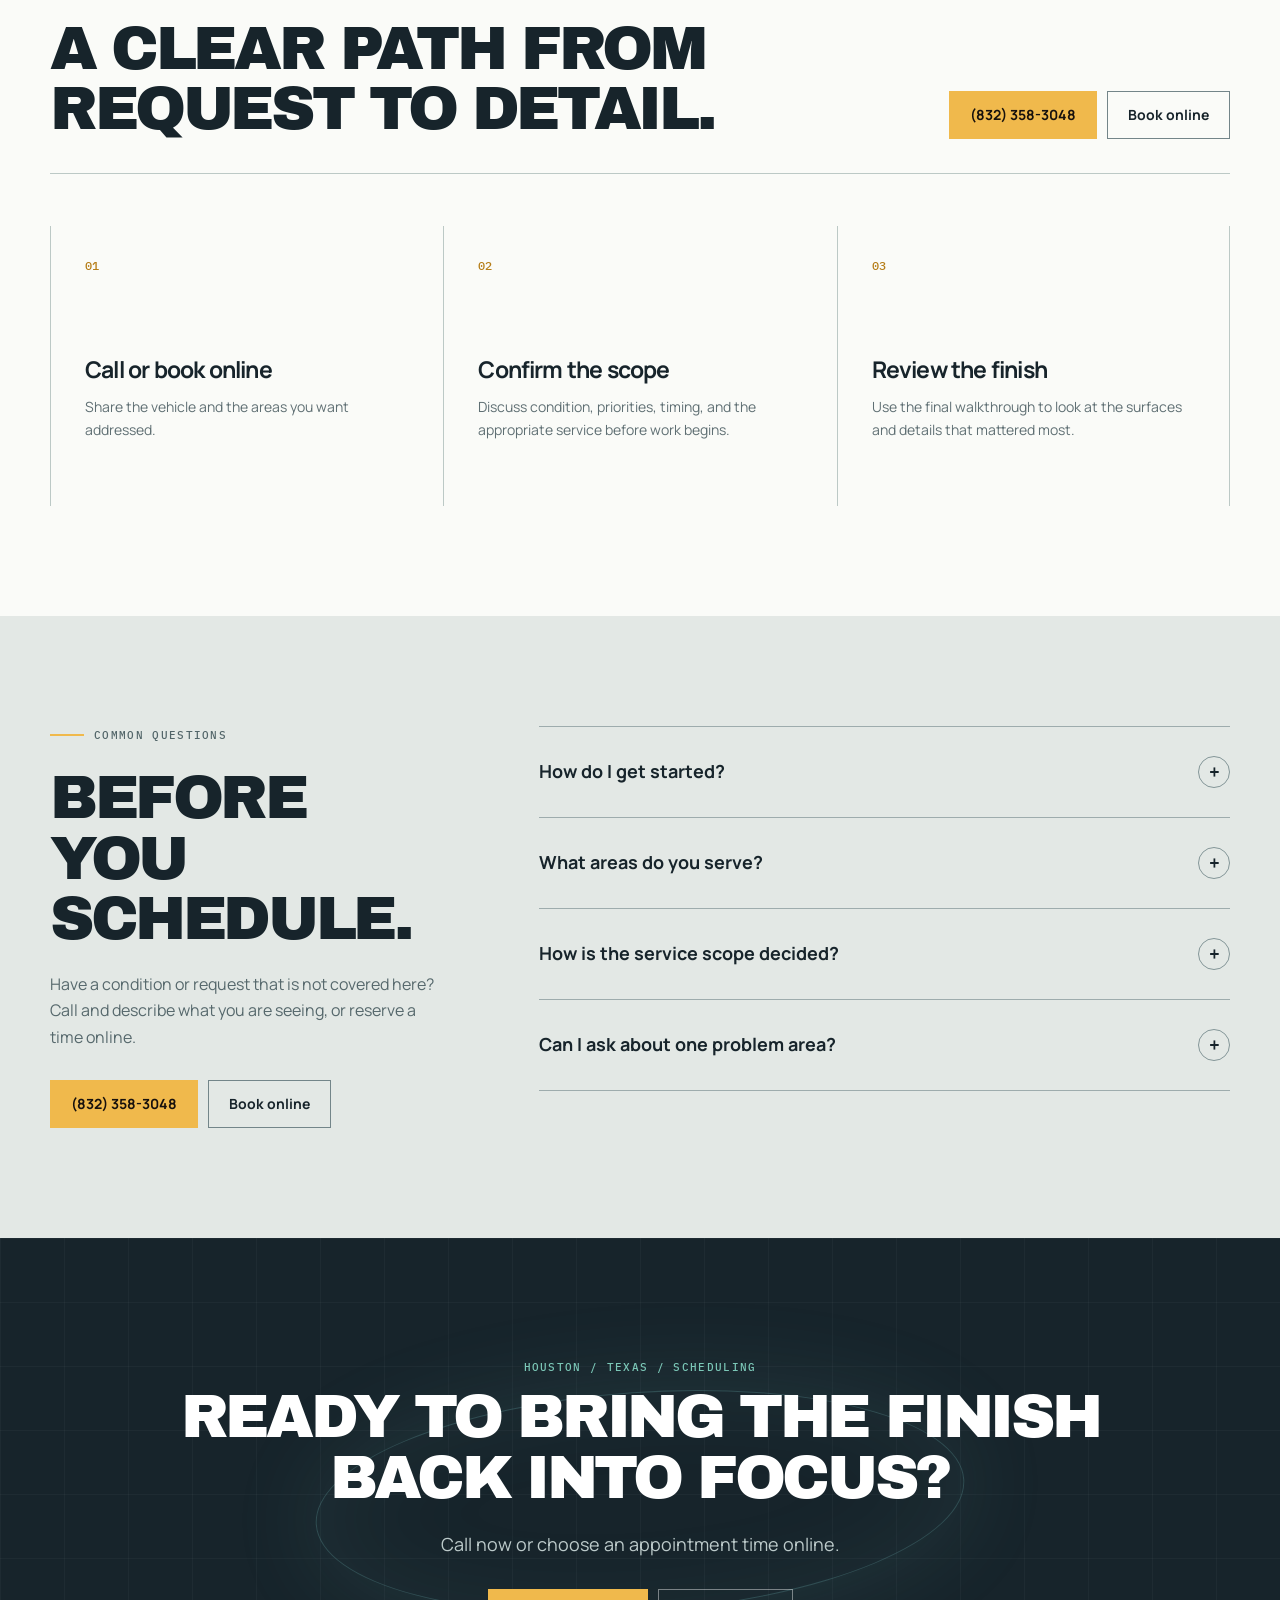
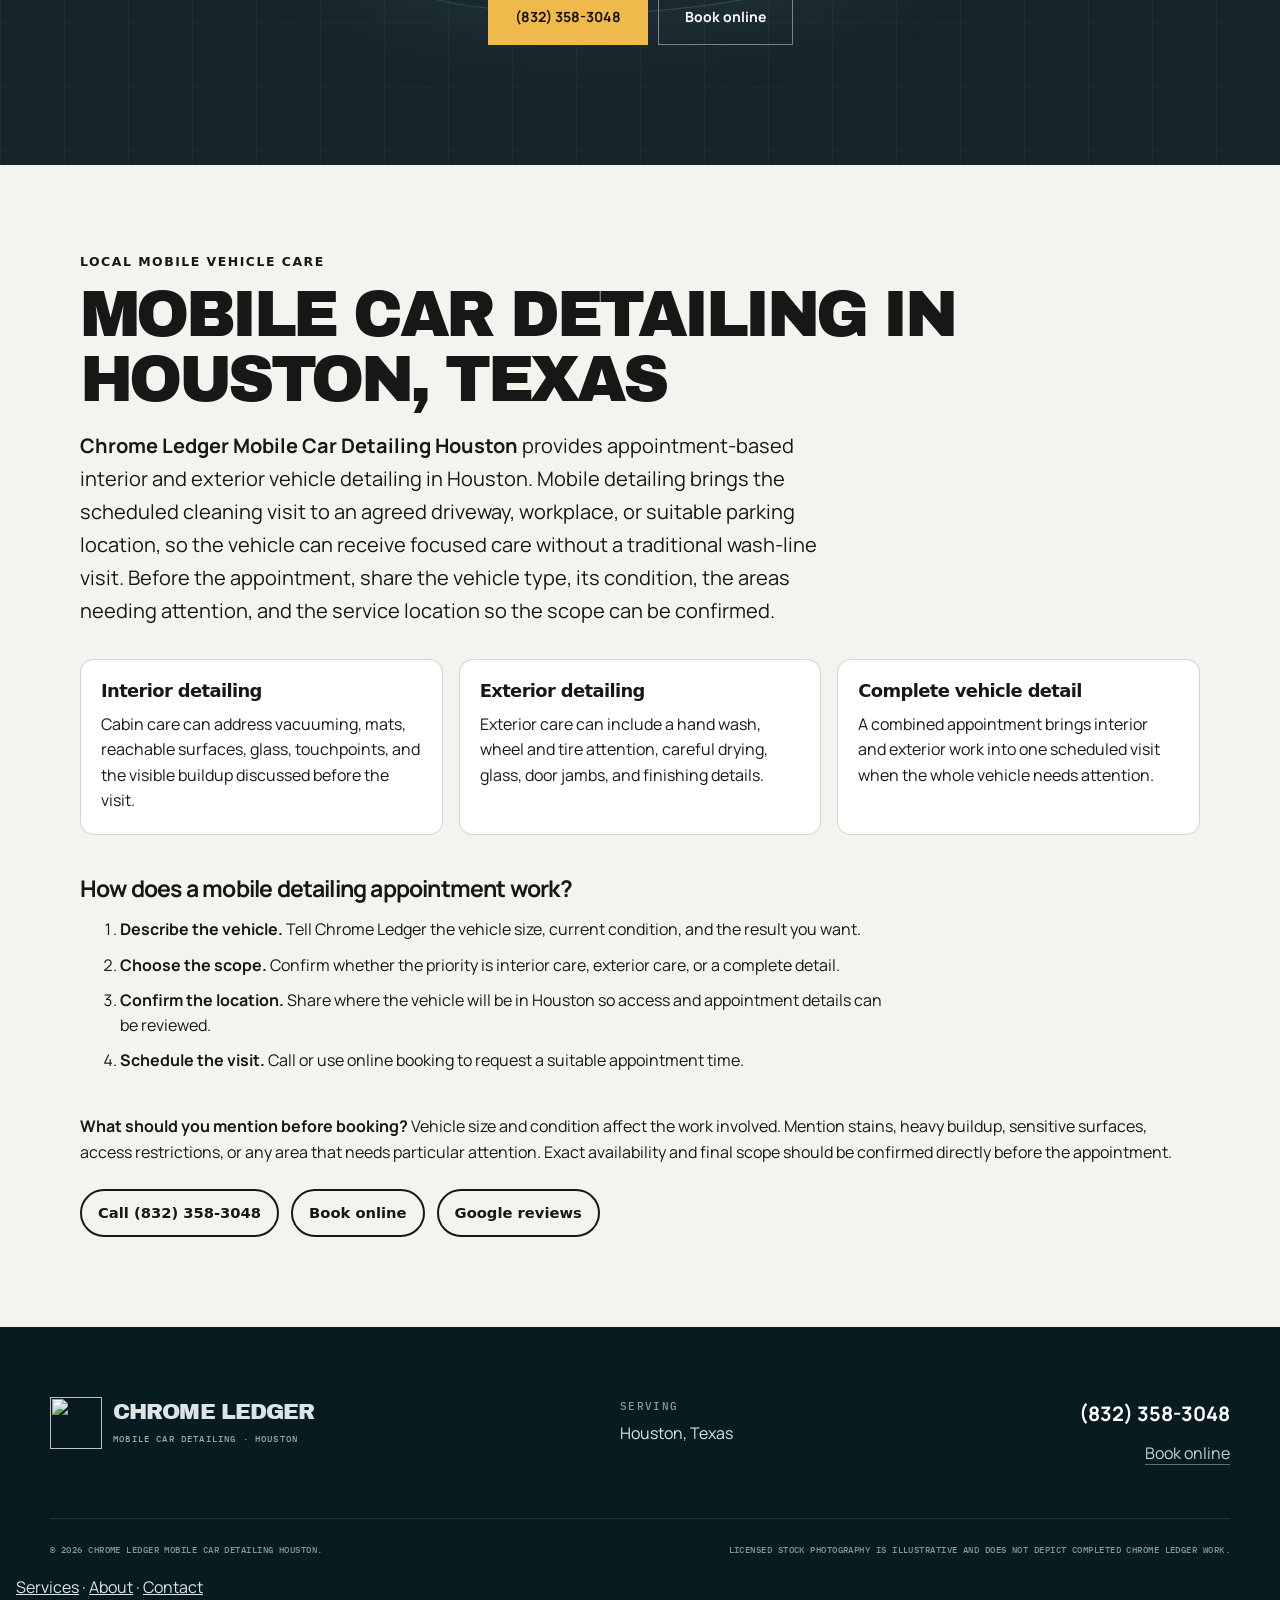
==== commit 68a12fd5: "feat: add service SEO pages" ====
--- a/index.html
+++ b/index.html
@@ -158,7 +158,7 @@
   ]
 }
   </script>
-</head>
+<style id="SEO-NEXT-NAV-CSS">.seo-next-nav{display:flex;gap:.8rem;flex-wrap:wrap}.seo-next-footer-nav{padding:1rem}.seo-next-footer-nav a{color:inherit}</style></head>
   <body>
     <a class="skip-link" href="#main">Skip to content</a>
 
@@ -195,7 +195,7 @@
               (832) 358-3048
             </a>
           </div>
-        </nav>
+        <!-- SEO-NEXT-NAV:START --><div class="seo-next-nav" aria-label="Expanded site pages"><a href="/services/">Services</a><a href="/about/">About</a><a href="/contact/">Contact</a></div><!-- SEO-NEXT-NAV:END --></nav>
       </div>
     </header>
 
@@ -602,7 +602,7 @@
         <p>© <span data-year>2026</span> Chrome Ledger Mobile Car Detailing Houston.</p>
         <p>Licensed stock photography is illustrative and does not depict completed Chrome Ledger work.</p>
       </div>
-    </footer>
+    <!-- SEO-NEXT-NAV:START --><nav class="seo-next-footer-nav" aria-label="Expanded footer navigation"><a href="/services/">Services</a> · <a href="/about/">About</a> · <a href="/contact/">Contact</a></nav><!-- SEO-NEXT-NAV:END --></footer>
 
     <div class="mobile-sticky" aria-label="Contact options">
       <a class="mobile-call" href="tel:+18323583048">(832) 358-3048</a>
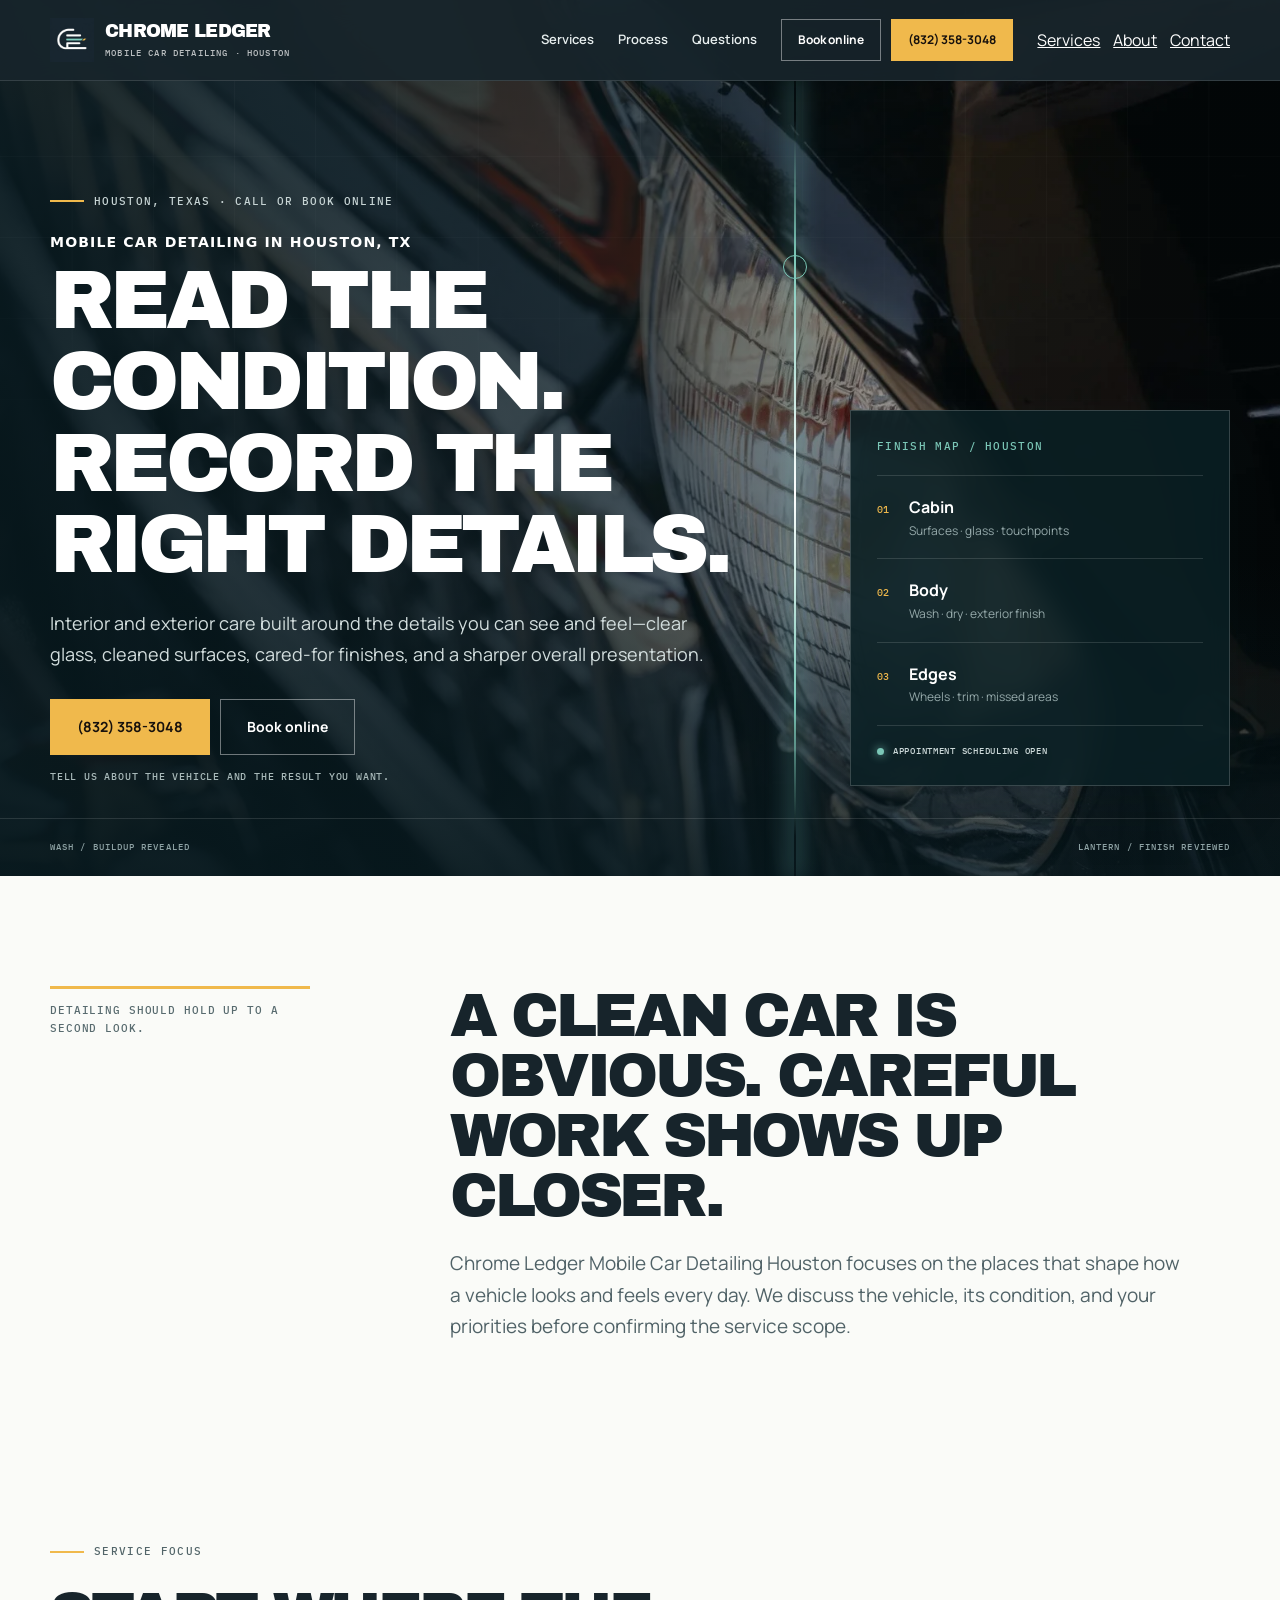
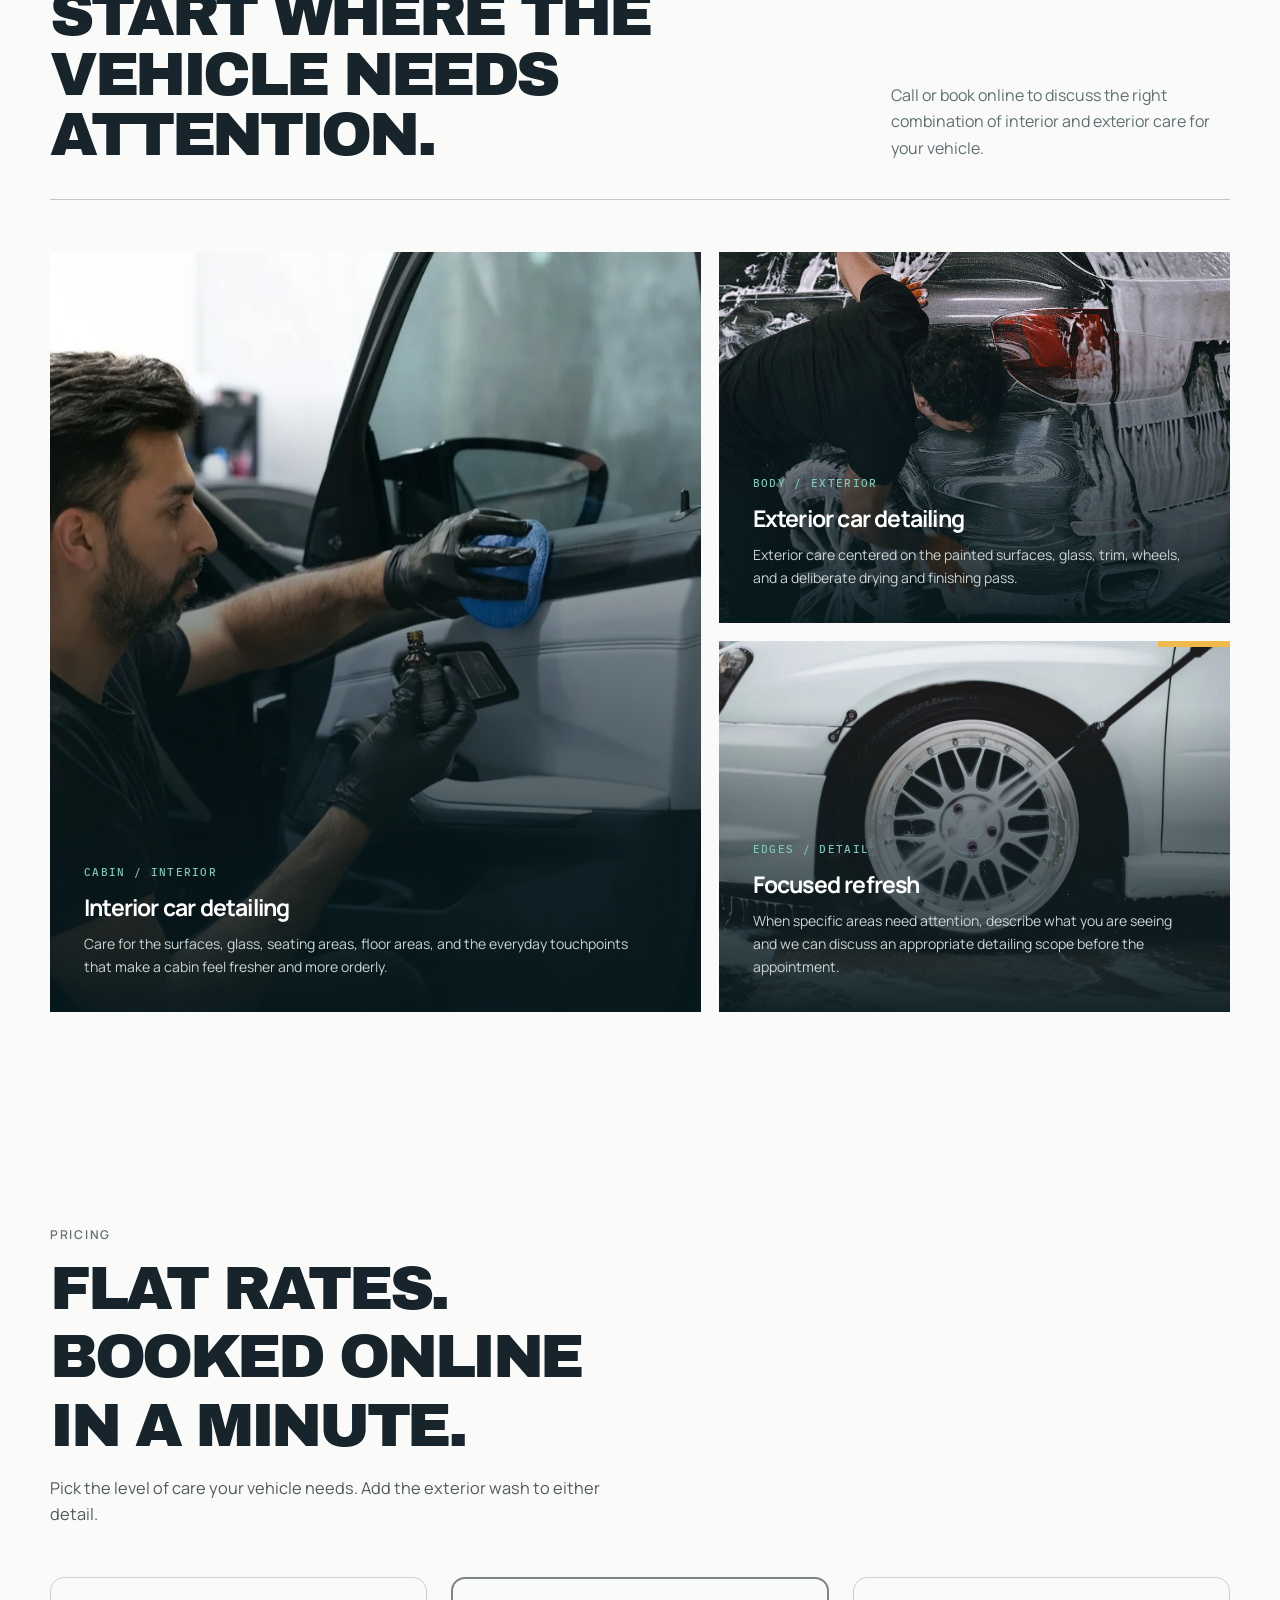
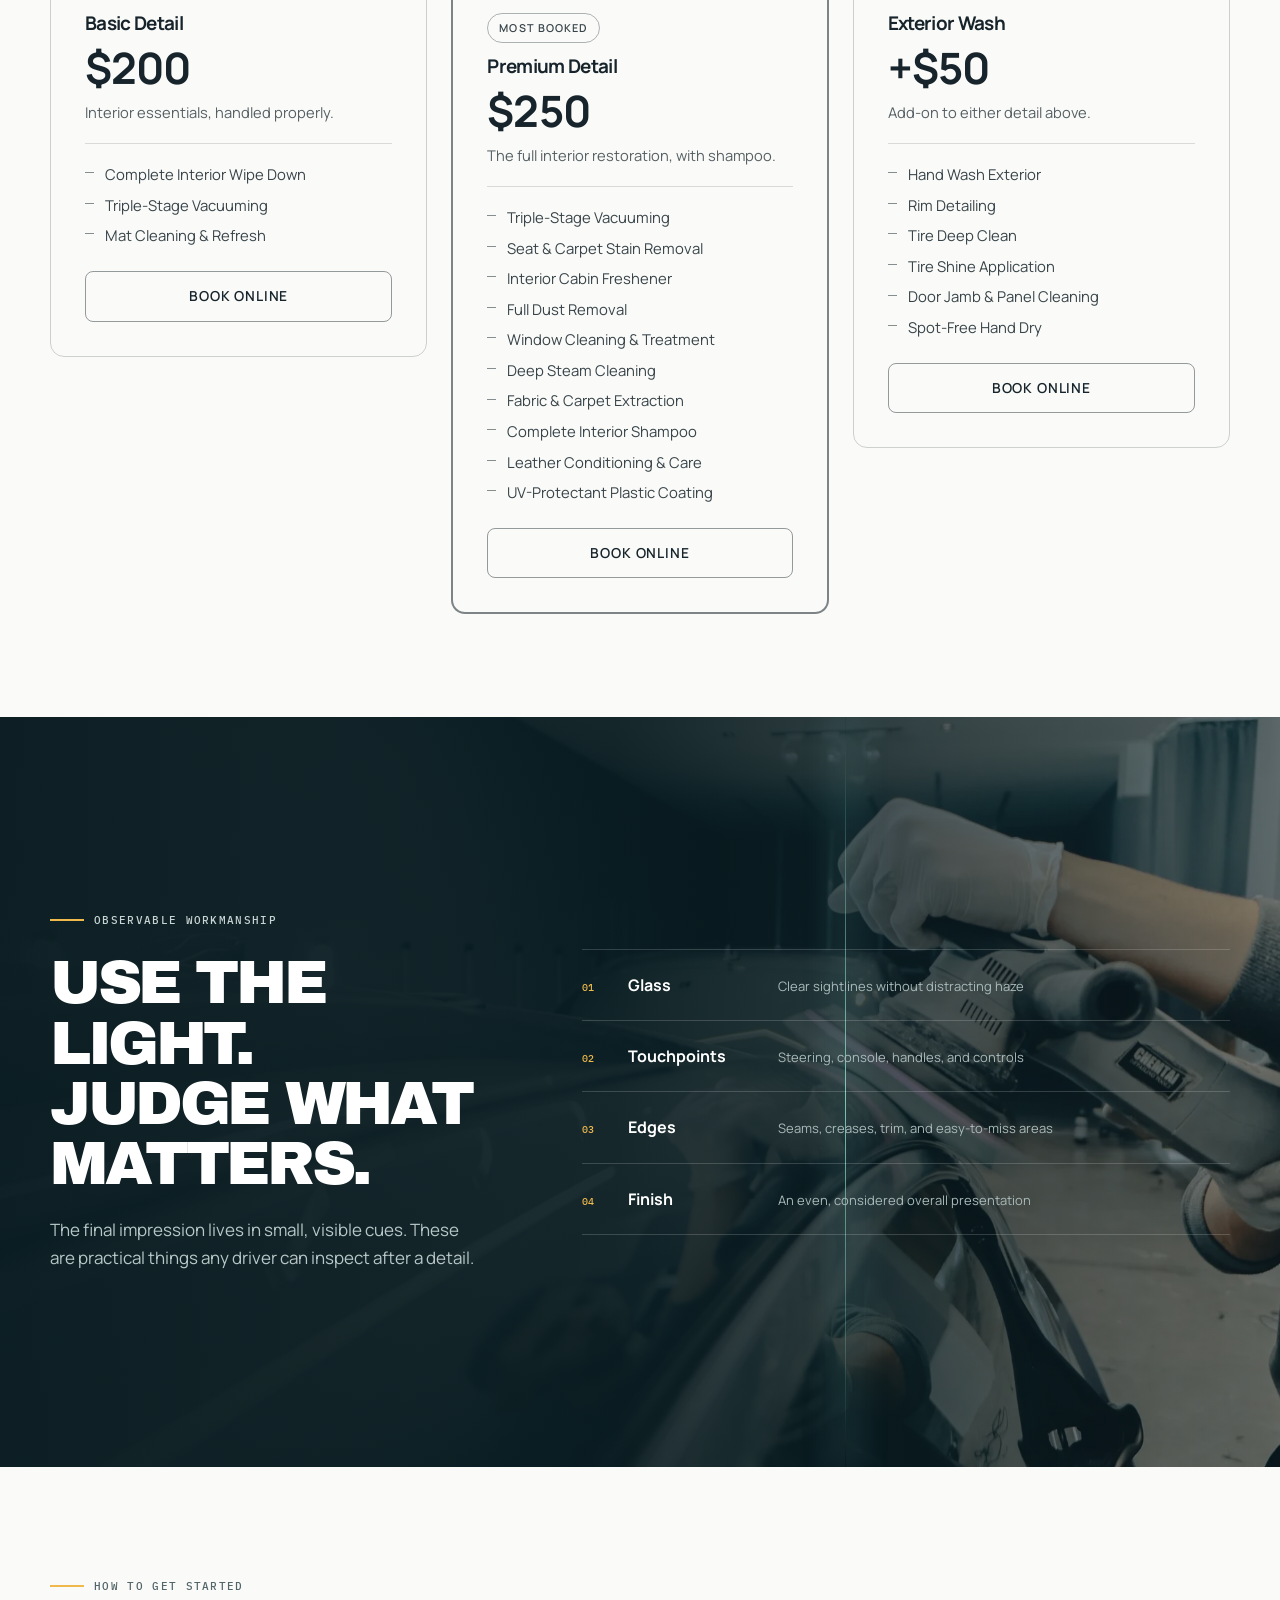
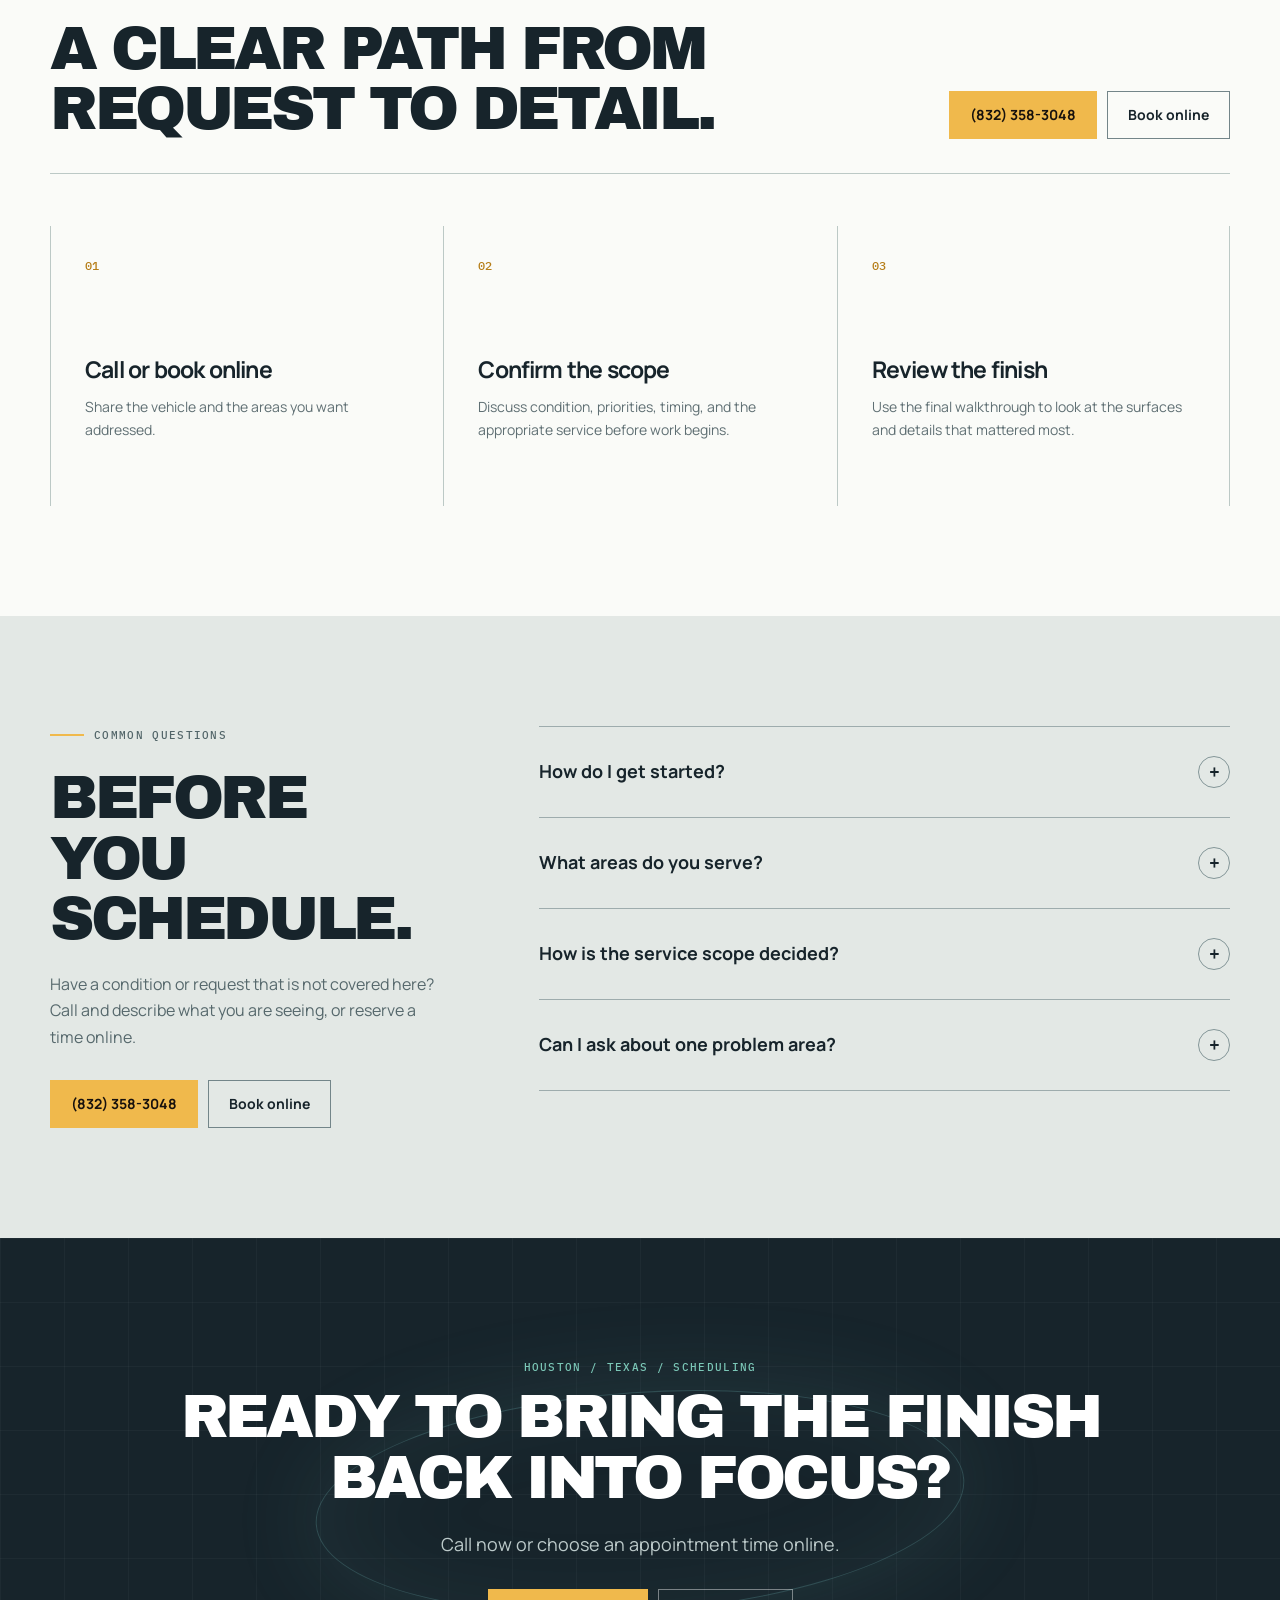
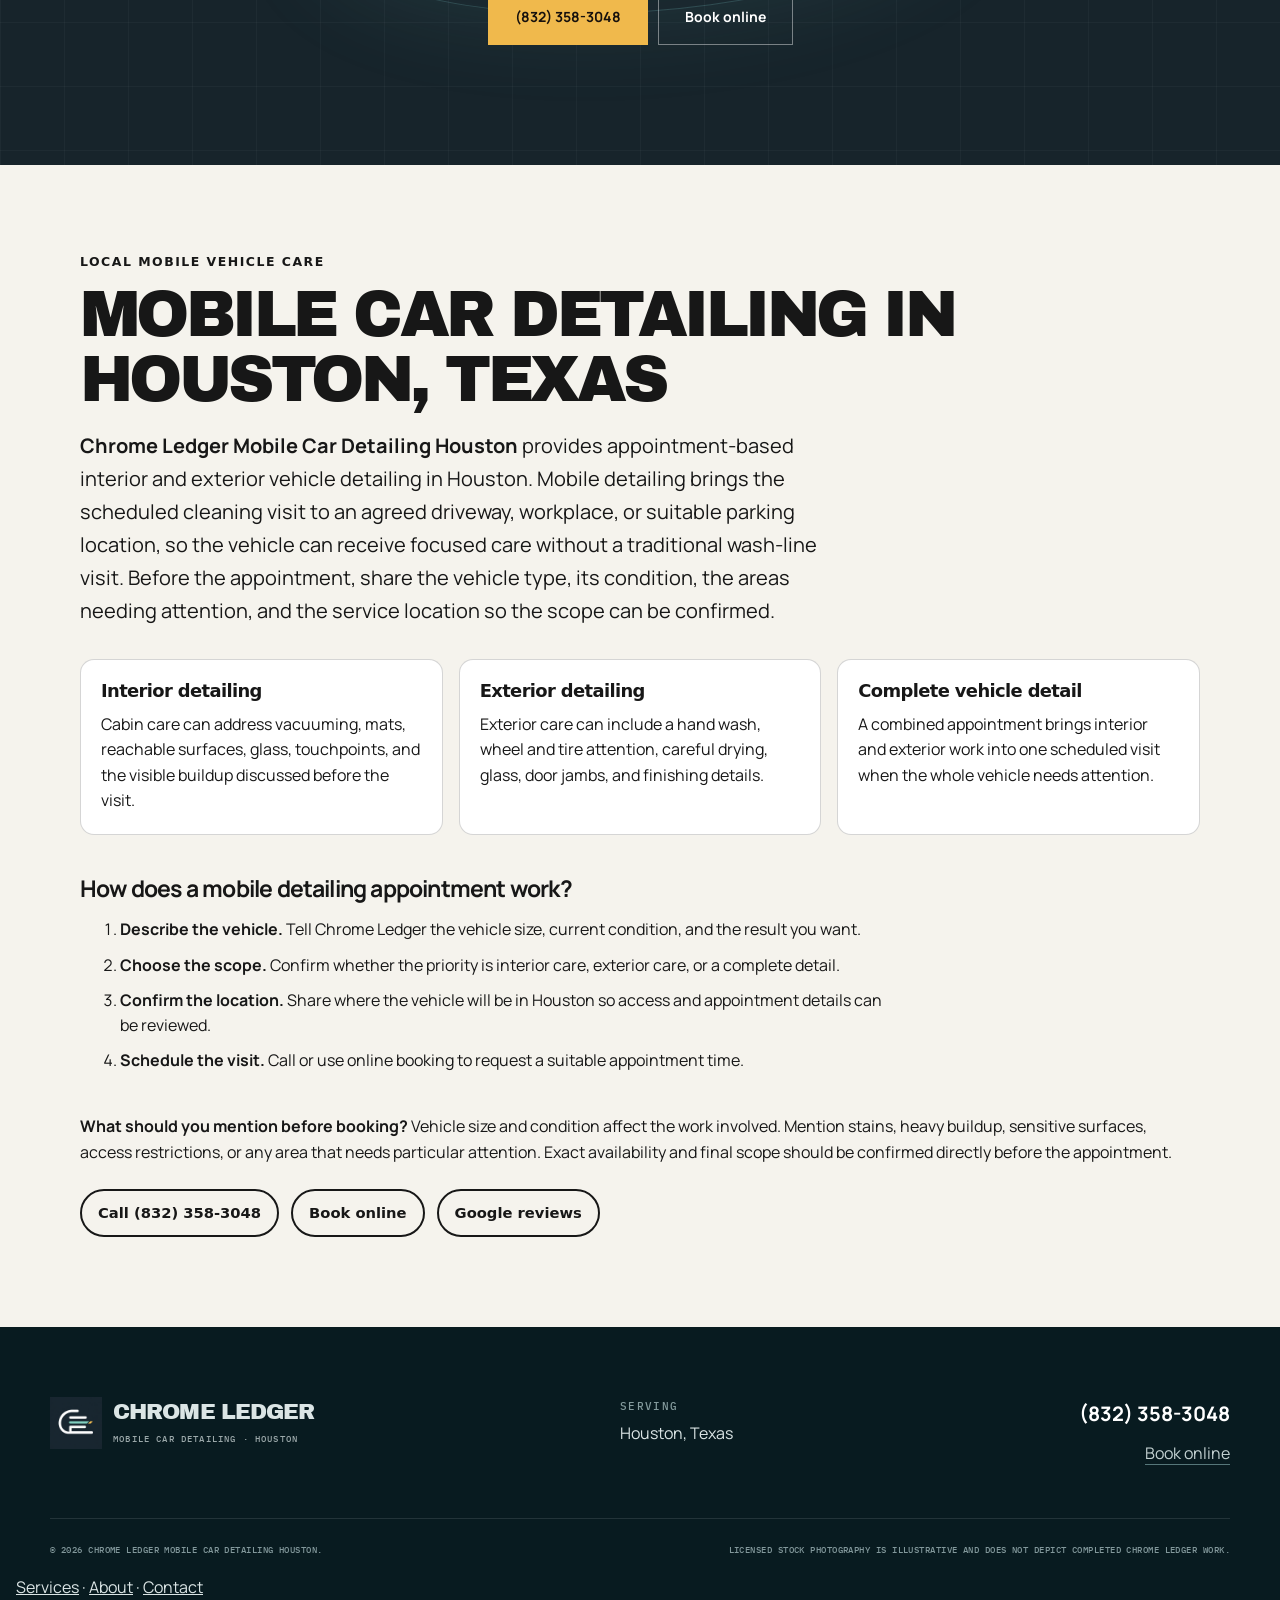
==== commit 0ead343b: "chore: migrate to approved city service domain" ====
--- a/index.html
+++ b/index.html
@@ -5,7 +5,7 @@
     <meta name="viewport" content="width=device-width, initial-scale=1" />
     <title>Mobile Car Detailing in Houston, TX | Chrome Ledger</title>
     <meta name="theme-color" content="#17242b" />
-    <link rel="canonical" href="https://chromeledger.shop/" />
+    <link rel="canonical" href="https://houstoncardetailingtexas.shop/" />
     <link rel="icon" href="/favicon.png" type="image/png" />
     <link rel="manifest" href="/site.webmanifest" />
     <link rel="stylesheet" href="/styles.css" />
@@ -14,7 +14,7 @@
   "@context": "https://schema.org",
   "@type": "AutomotiveBusiness",
   "name": "Chrome Ledger Mobile Car Detailing Houston",
-  "url": "https://chromeledger.shop/",
+  "url": "https://houstoncardetailingtexas.shop/",
   "telephone": "+1 832-358-3048",
   "address": {
     "@type": "PostalAddress",
@@ -24,7 +24,7 @@
     "postalCode": "77080",
     "addressCountry": "US"
   },
-  "image": "https://chromeledger.shop/assets/photos/hero-chrome-detail.webp",
+  "image": "https://houstoncardetailingtexas.shop/assets/photos/hero-chrome-detail.webp",
   "description": "Careful interior and exterior car detailing in Houston, Texas.",
   "areaServed": {
     "@type": "City",
@@ -73,7 +73,7 @@
     }
   ],
   "priceRange": "$200-$250",
-  "@id": "https://chromeledger.shop/#business",
+  "@id": "https://houstoncardetailingtexas.shop/#business",
   "geo": {
     "@type": "GeoCoordinates",
     "latitude": 29.804815695924,
@@ -99,9 +99,9 @@
   <meta property="og:site_name" content="Chrome Ledger">
   <meta property="og:title" content="Mobile Car Detailing in Houston, TX | Chrome Ledger">
   <meta property="og:description" content="Mobile car detailing in Houston, TX from Chrome Ledger, with interior cleaning, exterior hand washing, and complete details. Call or book online.">
-  <meta property="og:url" content="https://chromeledger.shop/">
-  <meta property="og:image" content="https://chromeledger.shop/assets/photos/hero-chrome-detail.webp">
-  <meta name="twitter:image" content="https://chromeledger.shop/assets/photos/hero-chrome-detail.webp">
+  <meta property="og:url" content="https://houstoncardetailingtexas.shop/">
+  <meta property="og:image" content="https://houstoncardetailingtexas.shop/assets/photos/hero-chrome-detail.webp">
+  <meta name="twitter:image" content="https://houstoncardetailingtexas.shop/assets/photos/hero-chrome-detail.webp">
   <meta name="twitter:card" content="summary_large_image">
   <meta name="twitter:title" content="Mobile Car Detailing in Houston, TX | Chrome Ledger">
   <meta name="twitter:description" content="Mobile car detailing in Houston, TX from Chrome Ledger, with interior cleaning, exterior hand washing, and complete details. Call or book online.">
@@ -129,21 +129,21 @@
   "@graph": [
     {
       "@type": "WebSite",
-      "@id": "https://chromeledger.shop/#website",
-      "url": "https://chromeledger.shop/",
+      "@id": "https://houstoncardetailingtexas.shop/#website",
+      "url": "https://houstoncardetailingtexas.shop/",
       "name": "Chrome Ledger Mobile Car Detailing Houston",
       "inLanguage": "en-US",
       "publisher": {
-        "@id": "https://chromeledger.shop/#business"
+        "@id": "https://houstoncardetailingtexas.shop/#business"
       }
     },
     {
       "@type": "Service",
-      "@id": "https://chromeledger.shop/#mobile-car-detailing",
+      "@id": "https://houstoncardetailingtexas.shop/#mobile-car-detailing",
       "name": "Mobile Car Detailing in Houston, Texas",
       "serviceType": "Mobile car detailing",
       "provider": {
-        "@id": "https://chromeledger.shop/#business"
+        "@id": "https://houstoncardetailingtexas.shop/#business"
       },
       "areaServed": {
         "@type": "City",
@@ -153,7 +153,7 @@
           "name": "Texas"
         }
       },
-      "url": "https://chromeledger.shop/#services"
+      "url": "https://houstoncardetailingtexas.shop/#services"
     }
   ]
 }
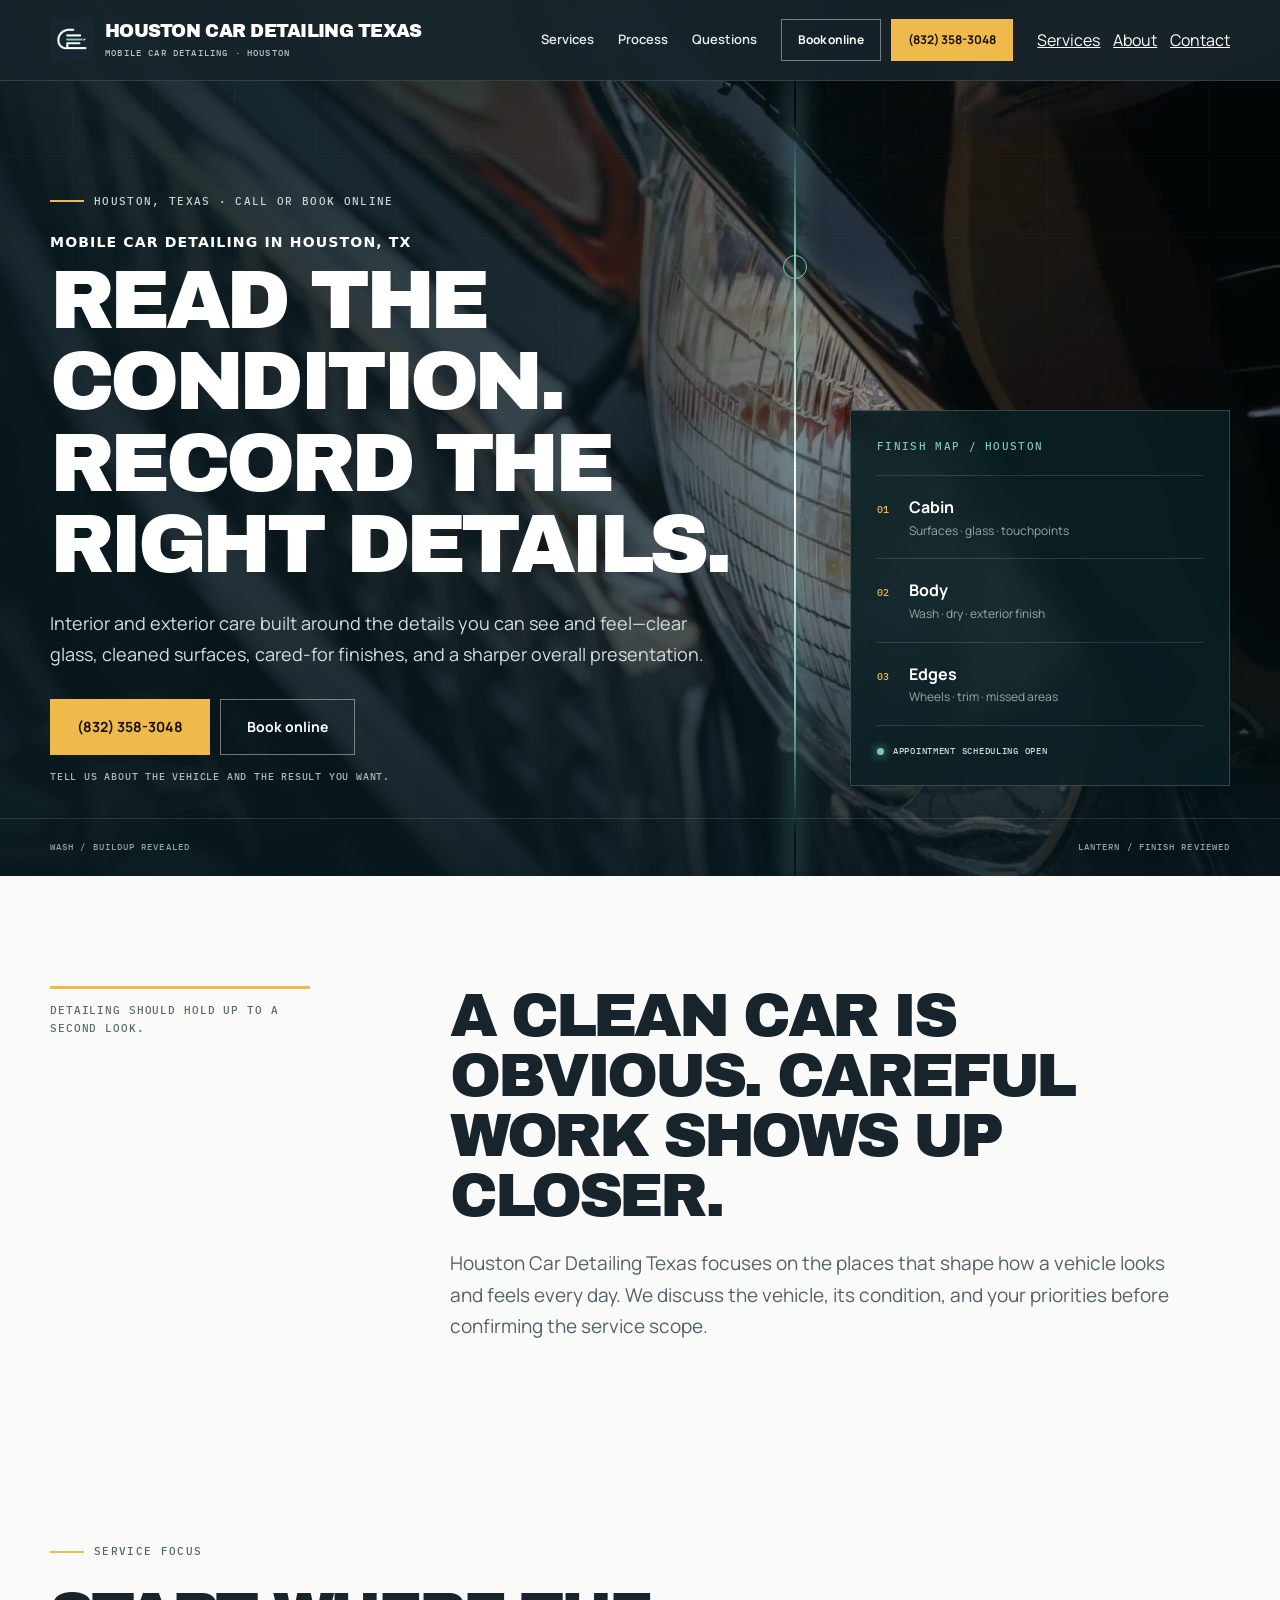
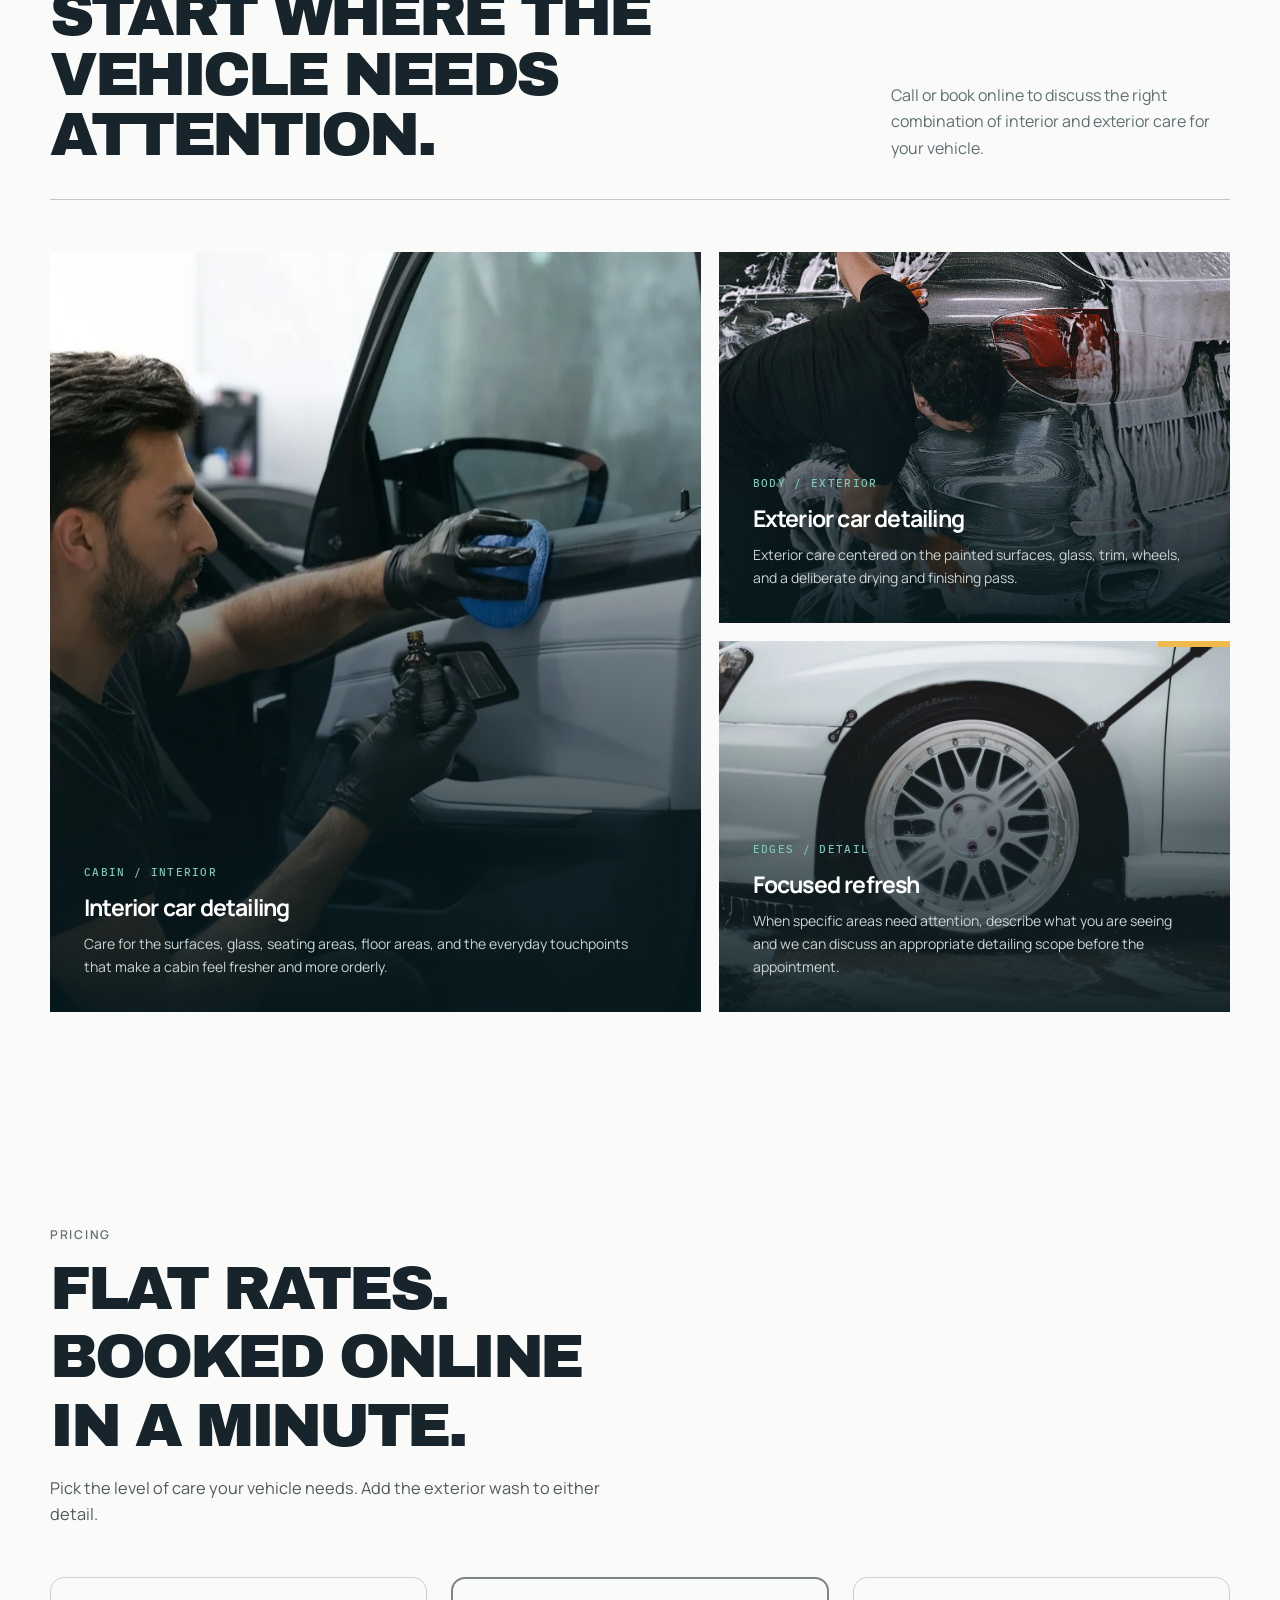
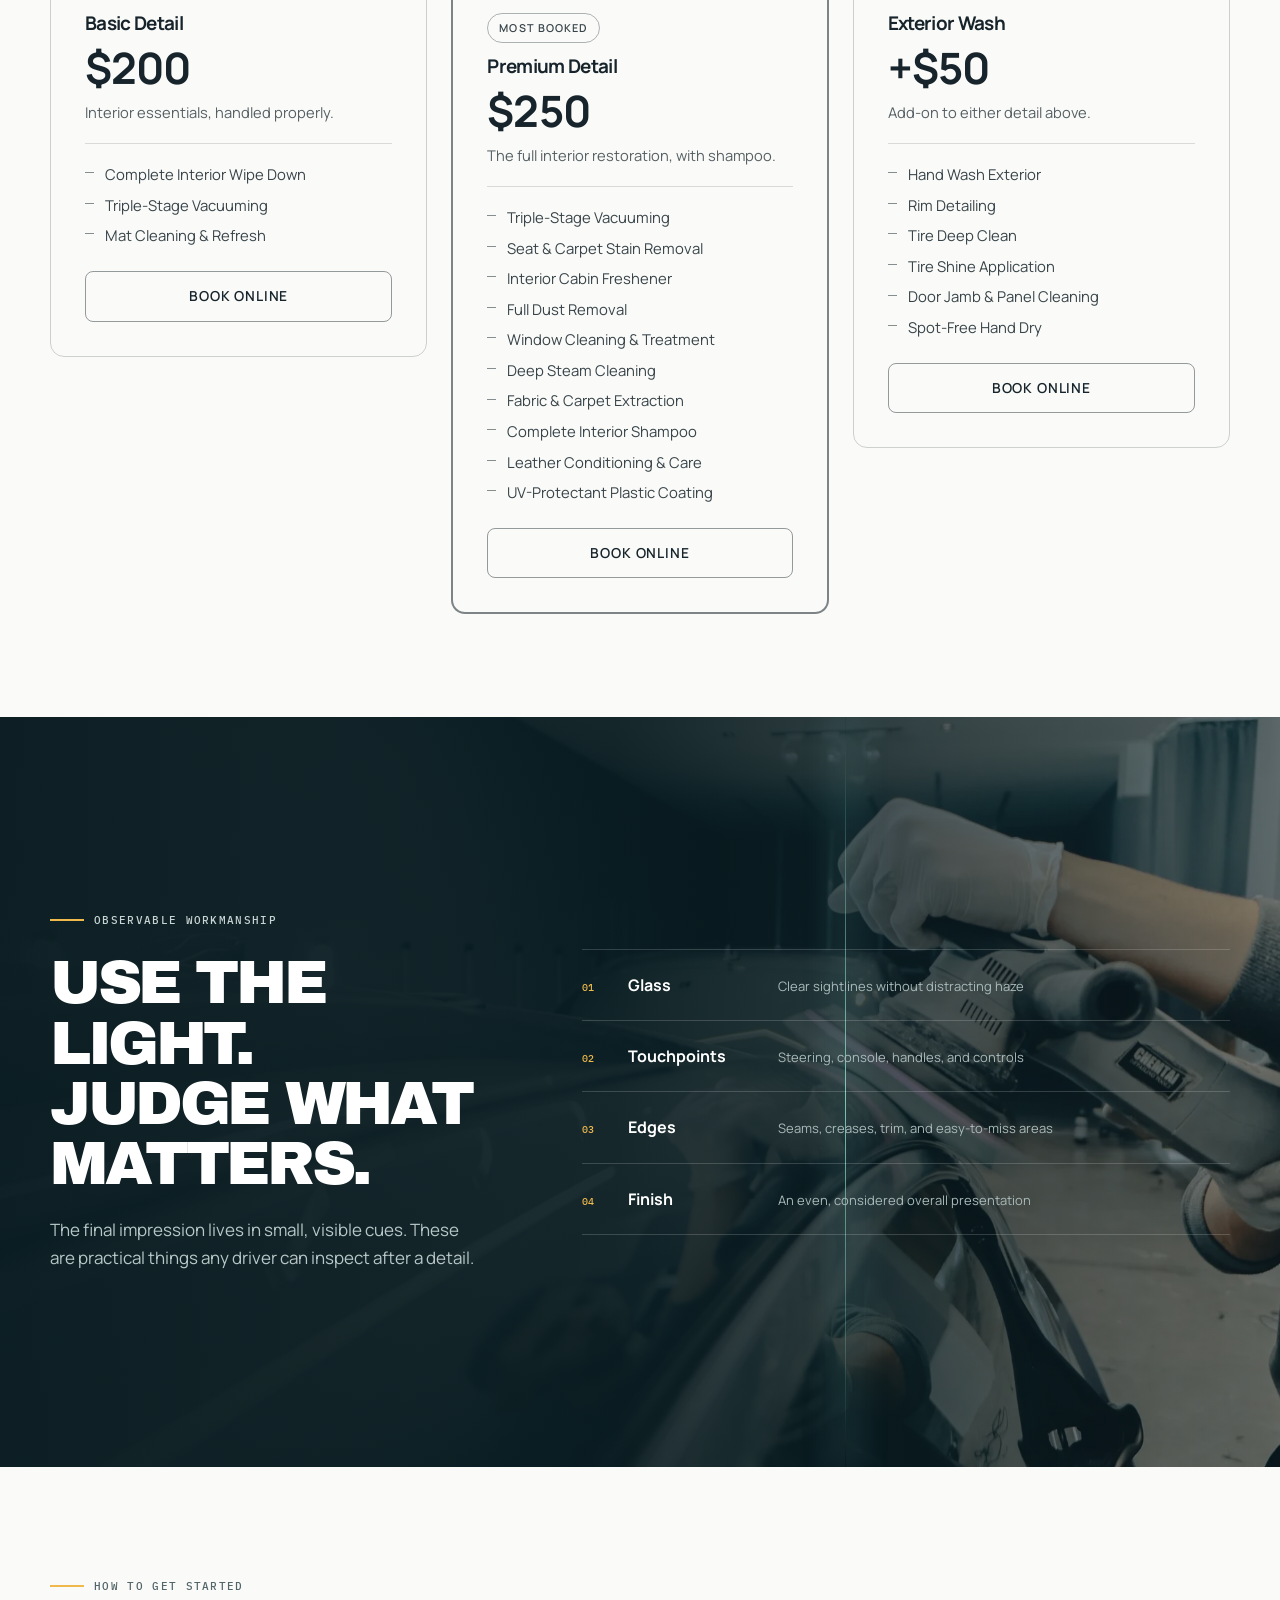
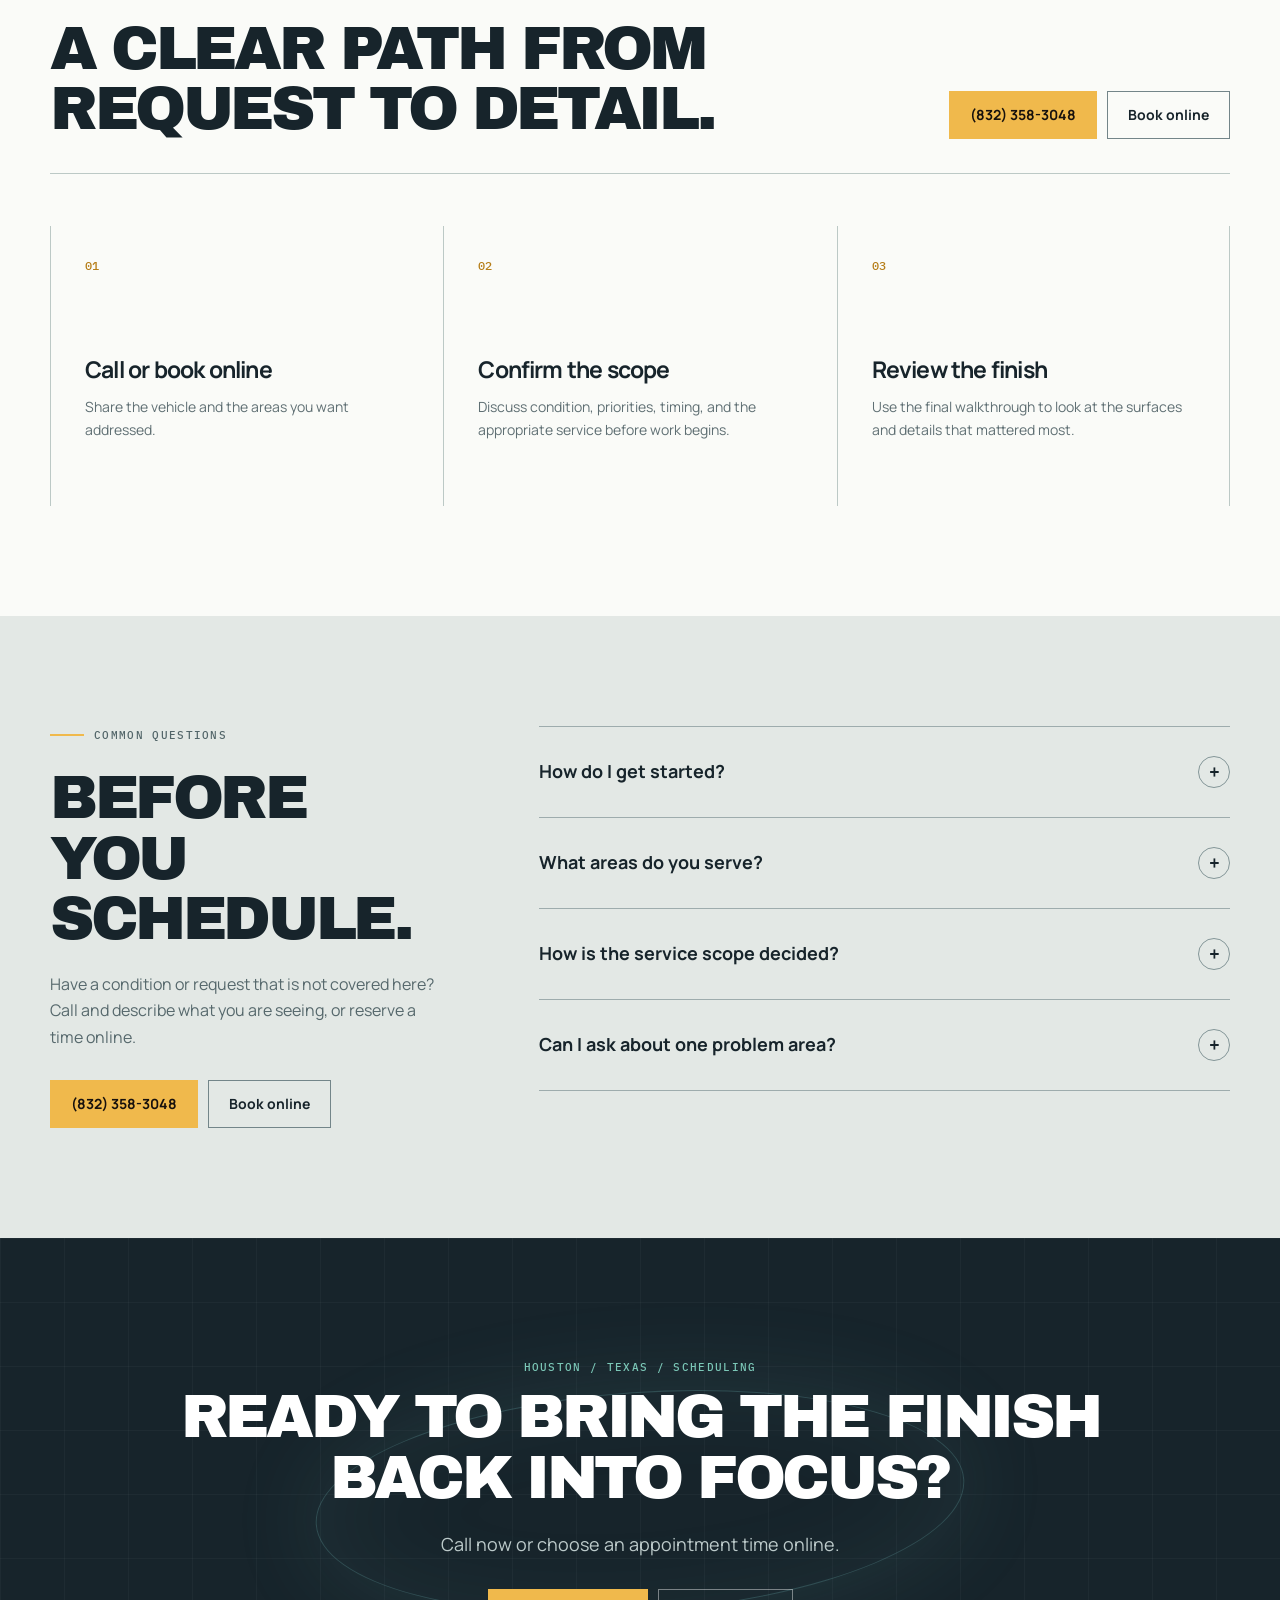
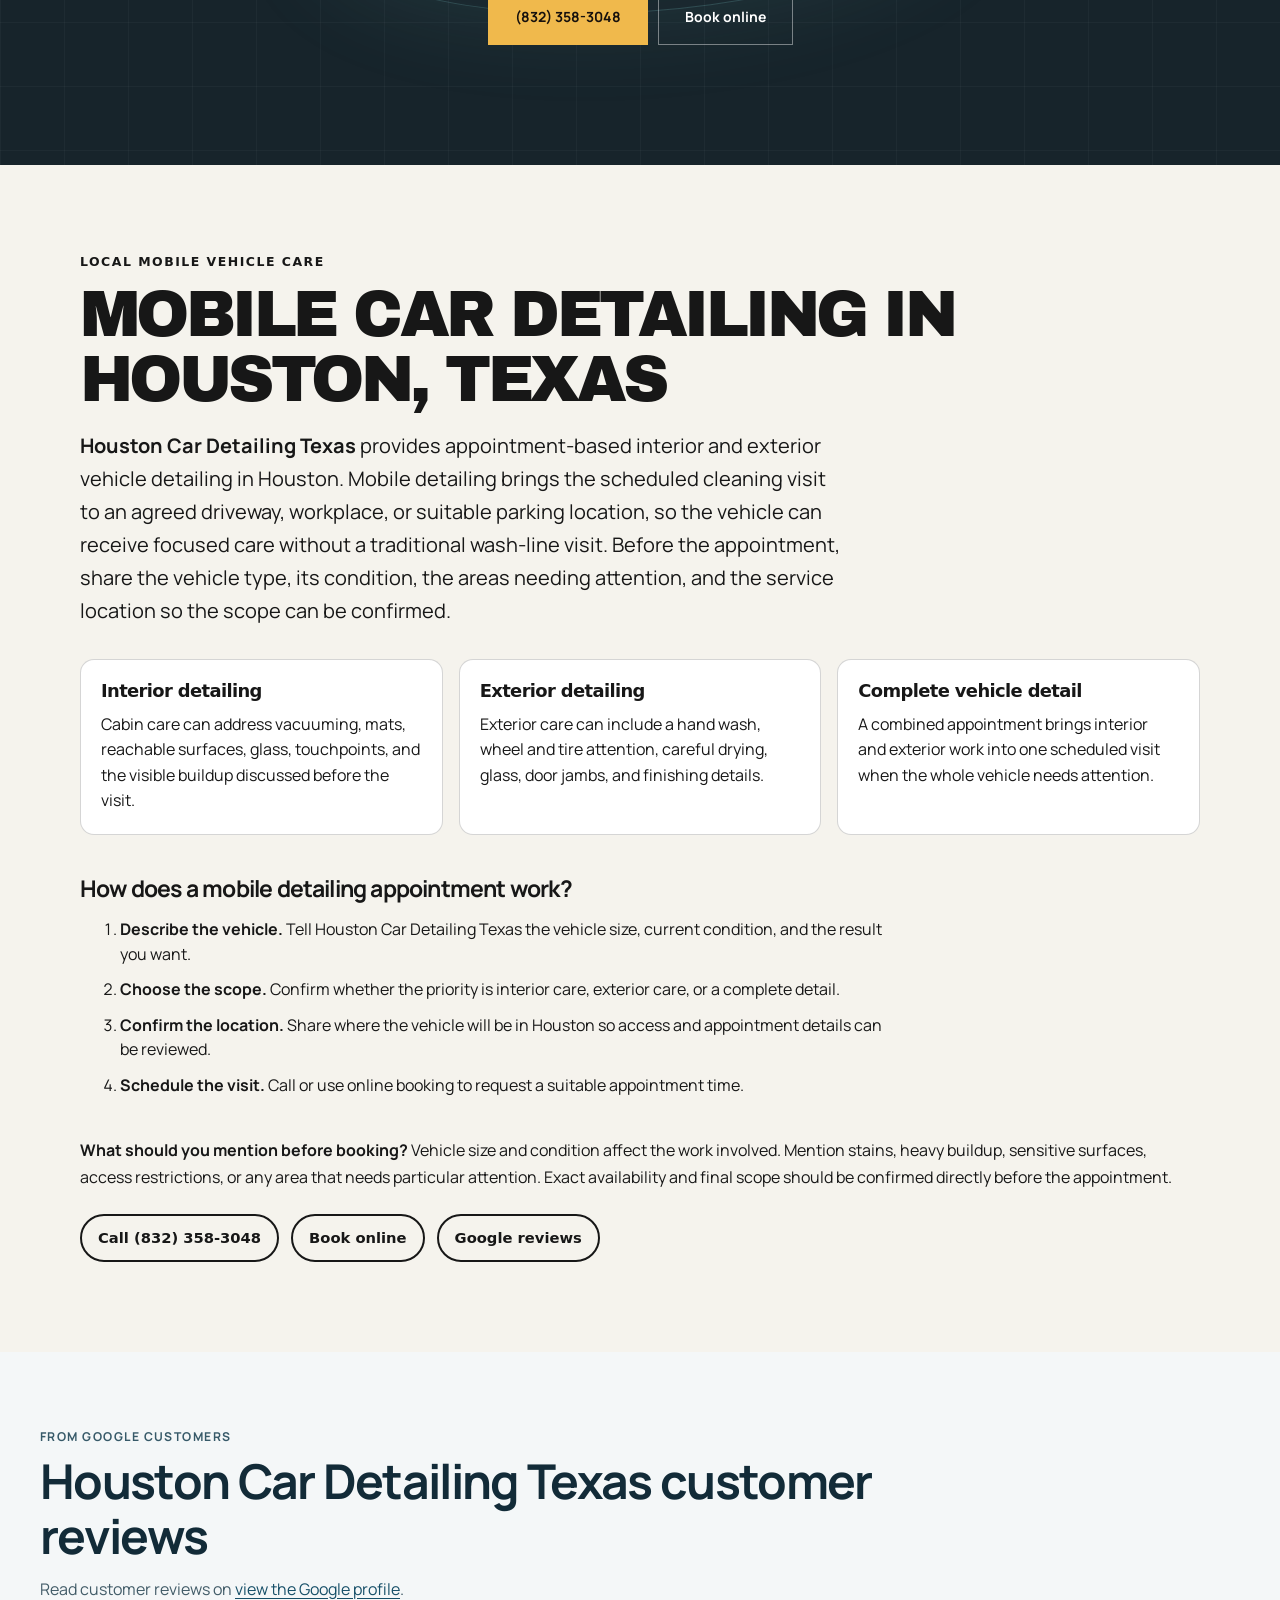
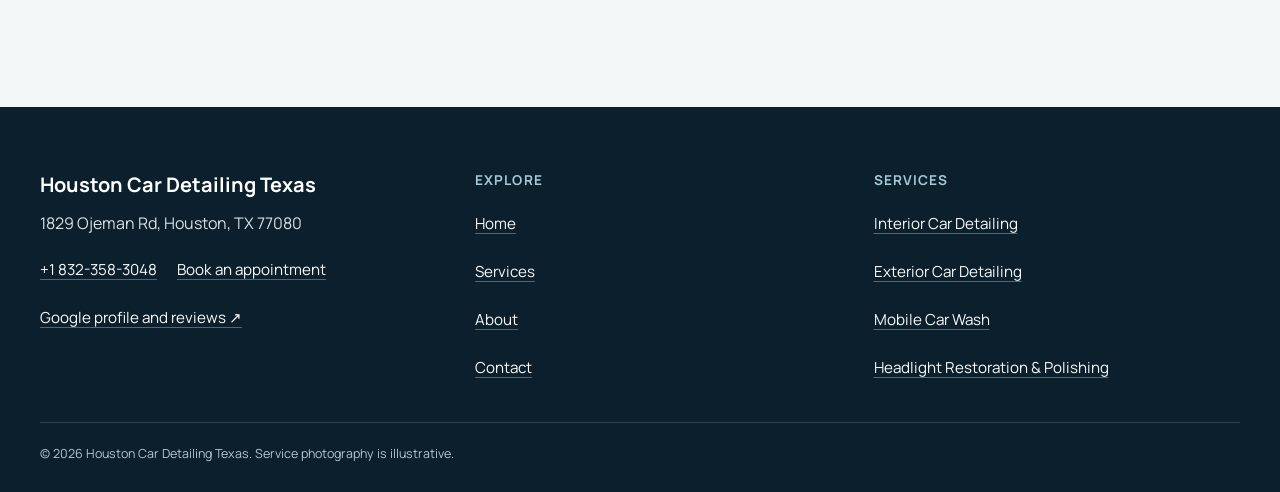
==== commit b7c8f6e6: "Align website branding and local service information" ====
--- a/index.html
+++ b/index.html
@@ -3,7 +3,7 @@
   <head>
     <meta charset="utf-8" />
     <meta name="viewport" content="width=device-width, initial-scale=1" />
-    <title>Mobile Car Detailing in Houston, TX | Chrome Ledger</title>
+    <title>Mobile Car Detailing in Houston, TX | Houston Car Detailing Texas</title>
     <meta name="theme-color" content="#17242b" />
     <link rel="canonical" href="https://houstoncardetailingtexas.shop/" />
     <link rel="icon" href="/favicon.png" type="image/png" />
@@ -13,7 +13,7 @@
 {
   "@context": "https://schema.org",
   "@type": "AutomotiveBusiness",
-  "name": "Chrome Ledger Mobile Car Detailing Houston",
+  "name": "Houston Car Detailing Texas",
   "url": "https://houstoncardetailingtexas.shop/",
   "telephone": "+1 832-358-3048",
   "address": {
@@ -92,19 +92,19 @@
 }
     </script>
 <!-- SEO-GEO:START -->
-  <meta name="description" content="Mobile car detailing in Houston, TX from Chrome Ledger, with interior cleaning, exterior hand washing, and complete details. Call or book online.">
+  <meta name="description" content="Mobile car detailing in Houston, TX from Houston Car Detailing Texas, with interior cleaning, exterior hand washing, and complete details. Call or book online.">
   <meta name="robots" content="index, follow, max-image-preview:large, max-snippet:-1, max-video-preview:-1">
   <meta property="og:locale" content="en_US">
   <meta property="og:type" content="website">
-  <meta property="og:site_name" content="Chrome Ledger">
-  <meta property="og:title" content="Mobile Car Detailing in Houston, TX | Chrome Ledger">
-  <meta property="og:description" content="Mobile car detailing in Houston, TX from Chrome Ledger, with interior cleaning, exterior hand washing, and complete details. Call or book online.">
+  <meta property="og:site_name" content="Houston Car Detailing Texas">
+  <meta property="og:title" content="Mobile Car Detailing in Houston, TX | Houston Car Detailing Texas">
+  <meta property="og:description" content="Mobile car detailing in Houston, TX from Houston Car Detailing Texas, with interior cleaning, exterior hand washing, and complete details. Call or book online.">
   <meta property="og:url" content="https://houstoncardetailingtexas.shop/">
   <meta property="og:image" content="https://houstoncardetailingtexas.shop/assets/photos/hero-chrome-detail.webp">
   <meta name="twitter:image" content="https://houstoncardetailingtexas.shop/assets/photos/hero-chrome-detail.webp">
   <meta name="twitter:card" content="summary_large_image">
-  <meta name="twitter:title" content="Mobile Car Detailing in Houston, TX | Chrome Ledger">
-  <meta name="twitter:description" content="Mobile car detailing in Houston, TX from Chrome Ledger, with interior cleaning, exterior hand washing, and complete details. Call or book online.">
+  <meta name="twitter:title" content="Mobile Car Detailing in Houston, TX | Houston Car Detailing Texas">
+  <meta name="twitter:description" content="Mobile car detailing in Houston, TX from Houston Car Detailing Texas, with interior cleaning, exterior hand washing, and complete details. Call or book online.">
   <style id="seo-geo-styles">
     .seo-local-intent { display:block; margin:0 0 .55rem; font:700 clamp(.78rem,1.1vw,.95rem)/1.2 system-ui,sans-serif; letter-spacing:.08em; text-transform:uppercase; }
     .seo-geo-section { background:#f5f3ed; color:#171717; padding:clamp(3.5rem,7vw,6.5rem) clamp(1.25rem,5vw,5rem); }
@@ -131,7 +131,7 @@
       "@type": "WebSite",
       "@id": "https://houstoncardetailingtexas.shop/#website",
       "url": "https://houstoncardetailingtexas.shop/",
-      "name": "Chrome Ledger Mobile Car Detailing Houston",
+      "name": "Houston Car Detailing Texas",
       "inLanguage": "en-US",
       "publisher": {
         "@id": "https://houstoncardetailingtexas.shop/#business"
@@ -158,15 +158,16 @@
   ]
 }
   </script>
-<style id="SEO-NEXT-NAV-CSS">.seo-next-nav{display:flex;gap:.8rem;flex-wrap:wrap}.seo-next-footer-nav{padding:1rem}.seo-next-footer-nav a{color:inherit}</style></head>
+<style id="SEO-NEXT-NAV-CSS">.seo-next-nav{display:flex;gap:.8rem;flex-wrap:wrap}.seo-next-footer-nav{padding:1rem}.seo-next-footer-nav a{color:inherit}</style><link rel="stylesheet" href="/portfolio-components.css">
+</head>
   <body>
     <a class="skip-link" href="#main">Skip to content</a>
 
     <header class="site-header" data-header>
       <div class="header-inner">
-        <a class="brand" href="#top" aria-label="Chrome Ledger home">
+        <a class="brand" href="#top" aria-label="Houston Car Detailing Texas home">
           <img src="/assets/logo.png" alt="" width="44" height="44" />
-          <span class="brand-name">Chrome Ledger</span>
+          <span class="brand-name">Houston Car Detailing Texas</span>
           <span class="brand-place">Mobile Car Detailing · Houston</span>
         </a>
 
@@ -262,7 +263,7 @@
           <div>
             <h2 id="intro-title">A clean car is obvious. Careful work shows up closer.</h2>
             <p class="section-lede">
-              Chrome Ledger Mobile Car Detailing Houston focuses on the places that shape how a vehicle
+              Houston Car Detailing Texas focuses on the places that shape how a vehicle
               looks and feels every day. We discuss the vehicle, its condition, and your priorities
               before confirming the service scope.
             </p>
@@ -540,7 +541,7 @@
       <div class="seo-geo-inner">
         <p class="seo-geo-kicker">Local mobile vehicle care</p>
         <h2 id="local-detailing-title">Mobile car detailing in Houston, Texas</h2>
-        <p class="seo-geo-answer"><strong>Chrome Ledger Mobile Car Detailing Houston</strong> provides appointment-based interior and exterior vehicle detailing in Houston. Mobile detailing brings the scheduled cleaning visit to an agreed driveway, workplace, or suitable parking location, so the vehicle can receive focused care without a traditional wash-line visit. Before the appointment, share the vehicle type, its condition, the areas needing attention, and the service location so the scope can be confirmed.</p>
+        <p class="seo-geo-answer"><strong>Houston Car Detailing Texas</strong> provides appointment-based interior and exterior vehicle detailing in Houston. Mobile detailing brings the scheduled cleaning visit to an agreed driveway, workplace, or suitable parking location, so the vehicle can receive focused care without a traditional wash-line visit. Before the appointment, share the vehicle type, its condition, the areas needing attention, and the service location so the scope can be confirmed.</p>
 
         <div class="seo-geo-grid" aria-label="Available detailing options">
           <article class="seo-geo-card">
@@ -560,7 +561,7 @@
         <div class="seo-geo-steps">
           <h3>How does a mobile detailing appointment work?</h3>
           <ol>
-            <li><strong>Describe the vehicle.</strong> Tell Chrome Ledger the vehicle size, current condition, and the result you want.</li>
+            <li><strong>Describe the vehicle.</strong> Tell Houston Car Detailing Texas the vehicle size, current condition, and the result you want.</li>
             <li><strong>Choose the scope.</strong> Confirm whether the priority is interior care, exterior care, or a complete detail.</li>
             <li><strong>Confirm the location.</strong> Share where the vehicle will be in Houston so access and appointment details can be reviewed.</li>
             <li><strong>Schedule the visit.</strong> Call or use online booking to request a suitable appointment time.</li>
@@ -576,33 +577,10 @@
       </div>
     </section>
 <!-- SEO-GEO-LOCAL:END -->
-  </main>
-
-    <footer class="site-footer">
-      <div class="container footer-grid">
-        <a class="brand footer-brand" href="#top" aria-label="Chrome Ledger home">
-          <img src="/assets/logo.png" alt="" width="52" height="52" />
-          <span class="brand-name">Chrome Ledger</span>
-          <span class="brand-place">Mobile Car Detailing · Houston</span>
-        </a>
-        <div class="footer-location">
-          <p class="mono-label">Serving</p>
-          <p>Houston, Texas</p>
-        </div>
-        <div class="footer-actions">
-          <a class="footer-call" href="tel:+18323583048">(832) 358-3048</a>
-          <a
-            href="https://cal.com/sumitdatta/auto-detail-service"
-            target="_blank"
-            rel="noopener"
-          >Book online</a>
-        </div>
-      </div>
-      <div class="container footer-bottom">
-        <p>© <span data-year>2026</span> Chrome Ledger Mobile Car Detailing Houston.</p>
-        <p>Licensed stock photography is illustrative and does not depict completed Chrome Ledger work.</p>
-      </div>
-    <!-- SEO-NEXT-NAV:START --><nav class="seo-next-footer-nav" aria-label="Expanded footer navigation"><a href="/services/">Services</a> · <a href="/about/">About</a> · <a href="/contact/">Contact</a></nav><!-- SEO-NEXT-NAV:END --></footer>
+  <!-- PORTFOLIO-REVIEWS:START --><section class="portfolio-reviews" aria-labelledby="portfolio-reviews-title"><div class="portfolio-reviews__heading"><div><p class="portfolio-reviews__kicker">From Google customers</p><h2 id="portfolio-reviews-title">Houston Car Detailing Texas customer reviews</h2><p class="portfolio-reviews__intro">Read customer reviews on <a href="https://www.google.com/maps?cid=11870275428945920919" target="_blank" rel="noopener noreferrer">view the Google profile</a>.</p></div></div></section><!-- PORTFOLIO-REVIEWS:END -->
+</main>
+
+    <footer class="portfolio-footer"><div class="portfolio-footer__grid"><div><strong class="portfolio-footer__name">Houston Car Detailing Texas</strong><address>1829 Ojeman Rd, Houston, TX 77080</address><div class="portfolio-footer__contact"><a href="tel:+18323583048">+1 832-358-3048</a><a href="https://cal.com/sumitdatta/auto-detail-service">Book an appointment</a></div><a href="https://www.google.com/maps?cid=11870275428945920919" target="_blank" rel="noopener noreferrer">Google profile and reviews ↗</a></div><div><h2>Explore</h2><nav aria-label="Footer navigation"><a href="/">Home</a><a href="/services/">Services</a><a href="/about/">About</a><a href="/contact/">Contact</a></nav></div><div><h2>Services</h2><nav aria-label="Service pages"><a href="/services/interior-car-detailing/">Interior Car Detailing</a><a href="/services/exterior-car-detailing/">Exterior Car Detailing</a><a href="/services/mobile-car-wash/">Mobile Car Wash</a><a href="/services/headlight-restoration/">Headlight Restoration &amp; Polishing</a></nav></div></div><p class="portfolio-footer__bottom">© <span id="year">2026</span> Houston Car Detailing Texas. Service photography is illustrative.</p></footer>
 
     <div class="mobile-sticky" aria-label="Contact options">
       <a class="mobile-call" href="tel:+18323583048">(832) 358-3048</a>
@@ -615,5 +593,6 @@
     </div>
 
     <script src="/script.js" defer></script>
-  </body>
+  <script src="/portfolio-components.js" defer></script>
+</body>
 </html>
--- a/styles.css
+++ b/styles.css
@@ -6,7 +6,7 @@
   font-display: swap;
 }
 
-/* Chrome Ledger identity layer */
+/* Houston Car Detailing Texas identity layer */
 :root {
   --ink: #17242b;
   --deep: #17242b;
@@ -1098,10 +1098,16 @@
     background: #081c21;
     transform: translateX(100%);
     transition: transform 220ms ease;
+  
+    visibility: hidden;
+    pointer-events: none;
   }
 
   .site-nav.is-open {
     transform: translateX(0);
+  
+    visibility: visible;
+    pointer-events: auto;
   }
 
   .site-nav > a {
@@ -1528,3 +1534,8 @@
     grid-template-columns: 1fr;
   }
 }
+
+/* Contain intentionally off-canvas artwork and the collapsed mobile navigation. */
+html {
+  overflow-x: clip;
+}
--- a/portfolio-components.css
+++ b/portfolio-components.css
@@ -0,0 +1,37 @@
+/* Portfolio components: scoped styles, no external requests. */
+.portfolio-reviews,.portfolio-footer{box-sizing:border-box;min-width:0;font-family:inherit}
+.portfolio-reviews *,.portfolio-footer *{box-sizing:border-box}
+.portfolio-reviews{color:#122b38;background:#f4f7f8;padding:clamp(3rem,6vw,5.5rem) max(20px,calc((100% - 1200px)/2));isolation:isolate}
+.portfolio-reviews__heading{display:flex;justify-content:space-between;align-items:flex-end;gap:24px;margin:0 0 28px}
+.portfolio-reviews__heading>div{min-width:0;max-width:850px}
+.portfolio-reviews__kicker{margin:0 0 10px;font-family:inherit;font-weight:700;font-size:.76rem;line-height:1.3;letter-spacing:.12em;text-transform:uppercase;color:#365968}
+.portfolio-reviews h2{max-width:none;margin:0 0 14px;font-family:inherit;font-size:clamp(1.8rem,4vw,3rem);font-weight:800;line-height:1.13;letter-spacing:-.035em;text-transform:none;color:#122b38;overflow-wrap:anywhere}
+.portfolio-reviews__intro{font-size:1rem;line-height:1.6;color:#425c68;margin:0}
+.portfolio-reviews__intro a,.portfolio-review__source{color:#164f68;text-decoration:underline;text-underline-offset:3px}
+.portfolio-reviews__controls{display:none;gap:8px;flex-shrink:0}
+.portfolio-reviews[data-ready] .portfolio-reviews__controls{display:flex}
+.portfolio-reviews__controls button{display:grid;place-items:center;width:48px;height:48px;border:1px solid #a9bac2;border-radius:50%;background:#fff;color:#122b38;font-family:inherit;font-weight:700;font-size:1.3rem;line-height:1;cursor:pointer}
+.portfolio-reviews__controls button:disabled{opacity:.35;cursor:default}
+.portfolio-reviews__track{display:flex;align-items:stretch;gap:18px;overflow-x:auto;overscroll-behavior-x:contain;scroll-snap-type:x proximity;scroll-padding-inline:1px;padding:2px 1px 20px;max-width:100%;min-width:0;scrollbar-width:thin;scrollbar-color:#7c9aa8 #dfe7eb}
+.portfolio-review{display:flex;flex-direction:column;flex:0 0 min(370px,86vw);min-width:0;max-width:100%;margin:0;padding:25px;background:#fff;border:1px solid #d7e1e6;border-radius:16px;box-shadow:0 8px 26px #0a263d08;scroll-snap-align:start;text-align:left}
+.portfolio-review__meta{display:flex;align-items:flex-start;justify-content:space-between;gap:14px;margin-bottom:16px}
+.portfolio-review__author{font-size:1rem;font-weight:800;line-height:1.4;color:#122b38;overflow-wrap:anywhere}
+.portfolio-review time{display:block;font-size:.82rem;line-height:1.5;color:#55717e;margin-top:3px}
+.portfolio-review__rating{white-space:nowrap;font-size:.85rem;font-weight:700;line-height:1.5;color:#735007}
+.portfolio-review blockquote{padding:0;margin:0 0 20px;border:0;color:#263f4c;font-family:inherit;font-weight:400;font-size:1rem;line-height:1.7;letter-spacing:normal;max-height:230px;overflow-y:auto;overflow-wrap:anywhere}
+.portfolio-review blockquote p{margin:0;font:inherit;color:inherit}
+.portfolio-review__source{display:inline-flex;align-items:center;min-height:48px;margin-top:auto;font-size:.9rem;font-weight:700}
+.portfolio-reviews__note{margin:15px 0 0;color:#58717e;font-size:.78rem;line-height:1.6}
+.portfolio-reviews :focus-visible,.portfolio-footer :focus-visible{outline:3px solid #167799;outline-offset:4px}
+.portfolio-footer{background:#0b202c;color:#f7fbfd;padding:clamp(2.5rem,5vw,4.5rem) max(20px,calc((100% - 1200px)/2)) 28px;line-height:1.6;text-align:left}
+.portfolio-footer__grid{display:grid;grid-template-columns:minmax(0,1.1fr) minmax(0,1fr) minmax(0,1fr);gap:32px}
+.portfolio-footer__name{display:block;margin:0 0 12px;color:#fff;font-size:1.25rem;font-weight:800;line-height:1.35;overflow-wrap:anywhere}
+.portfolio-footer address{font-size:1rem;font-style:normal;color:#d4e0e6;line-height:1.65}
+.portfolio-footer h2{margin:0 0 10px;font-family:inherit;font-size:.85rem;font-weight:800;line-height:1.4;letter-spacing:.08em;text-transform:uppercase;color:#a6c9d8;max-width:none}
+.portfolio-footer a{display:inline-flex;align-items:center;min-height:48px;max-width:100%;color:#f7fbfd;font-size:.95rem;text-decoration:underline;text-decoration-color:#4a6a79;text-underline-offset:4px;overflow-wrap:anywhere}
+.portfolio-footer a:hover{text-decoration-color:#e1eff5}
+.portfolio-footer nav{display:flex;flex-direction:column;align-items:flex-start;gap:0}
+.portfolio-footer__contact{display:flex;flex-wrap:wrap;gap:0 20px;margin-top:10px}
+.portfolio-footer__bottom{margin:30px 0 0;padding-top:20px;border-top:1px solid #ffffff26;color:#b2c7d1;font-size:.78rem;line-height:1.7}
+@media(max-width:760px){.portfolio-reviews__heading{align-items:flex-start;flex-direction:column;gap:16px}.portfolio-footer__grid{grid-template-columns:1fr;gap:28px}.portfolio-review{padding:21px;flex-basis:min(340px,84vw)}}
+@media(prefers-reduced-motion:reduce){.portfolio-reviews__track{scroll-behavior:auto}}
